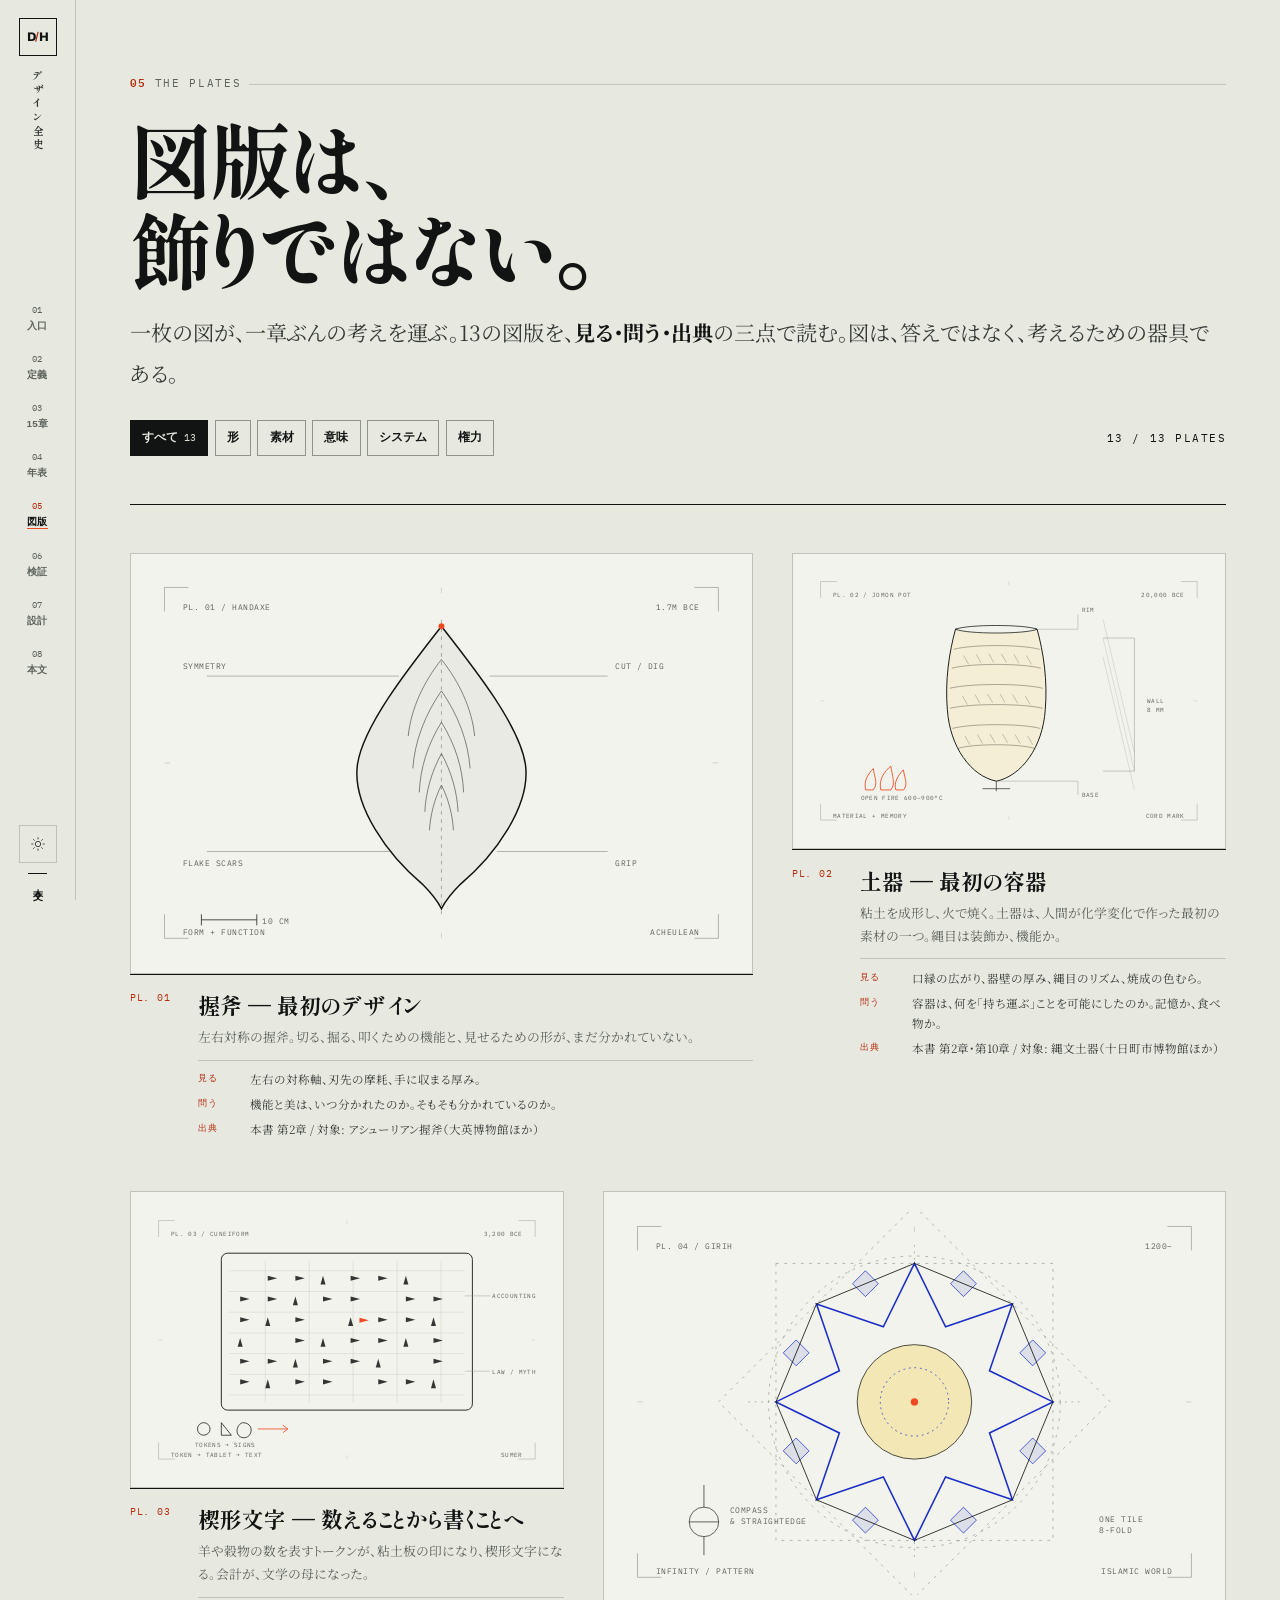
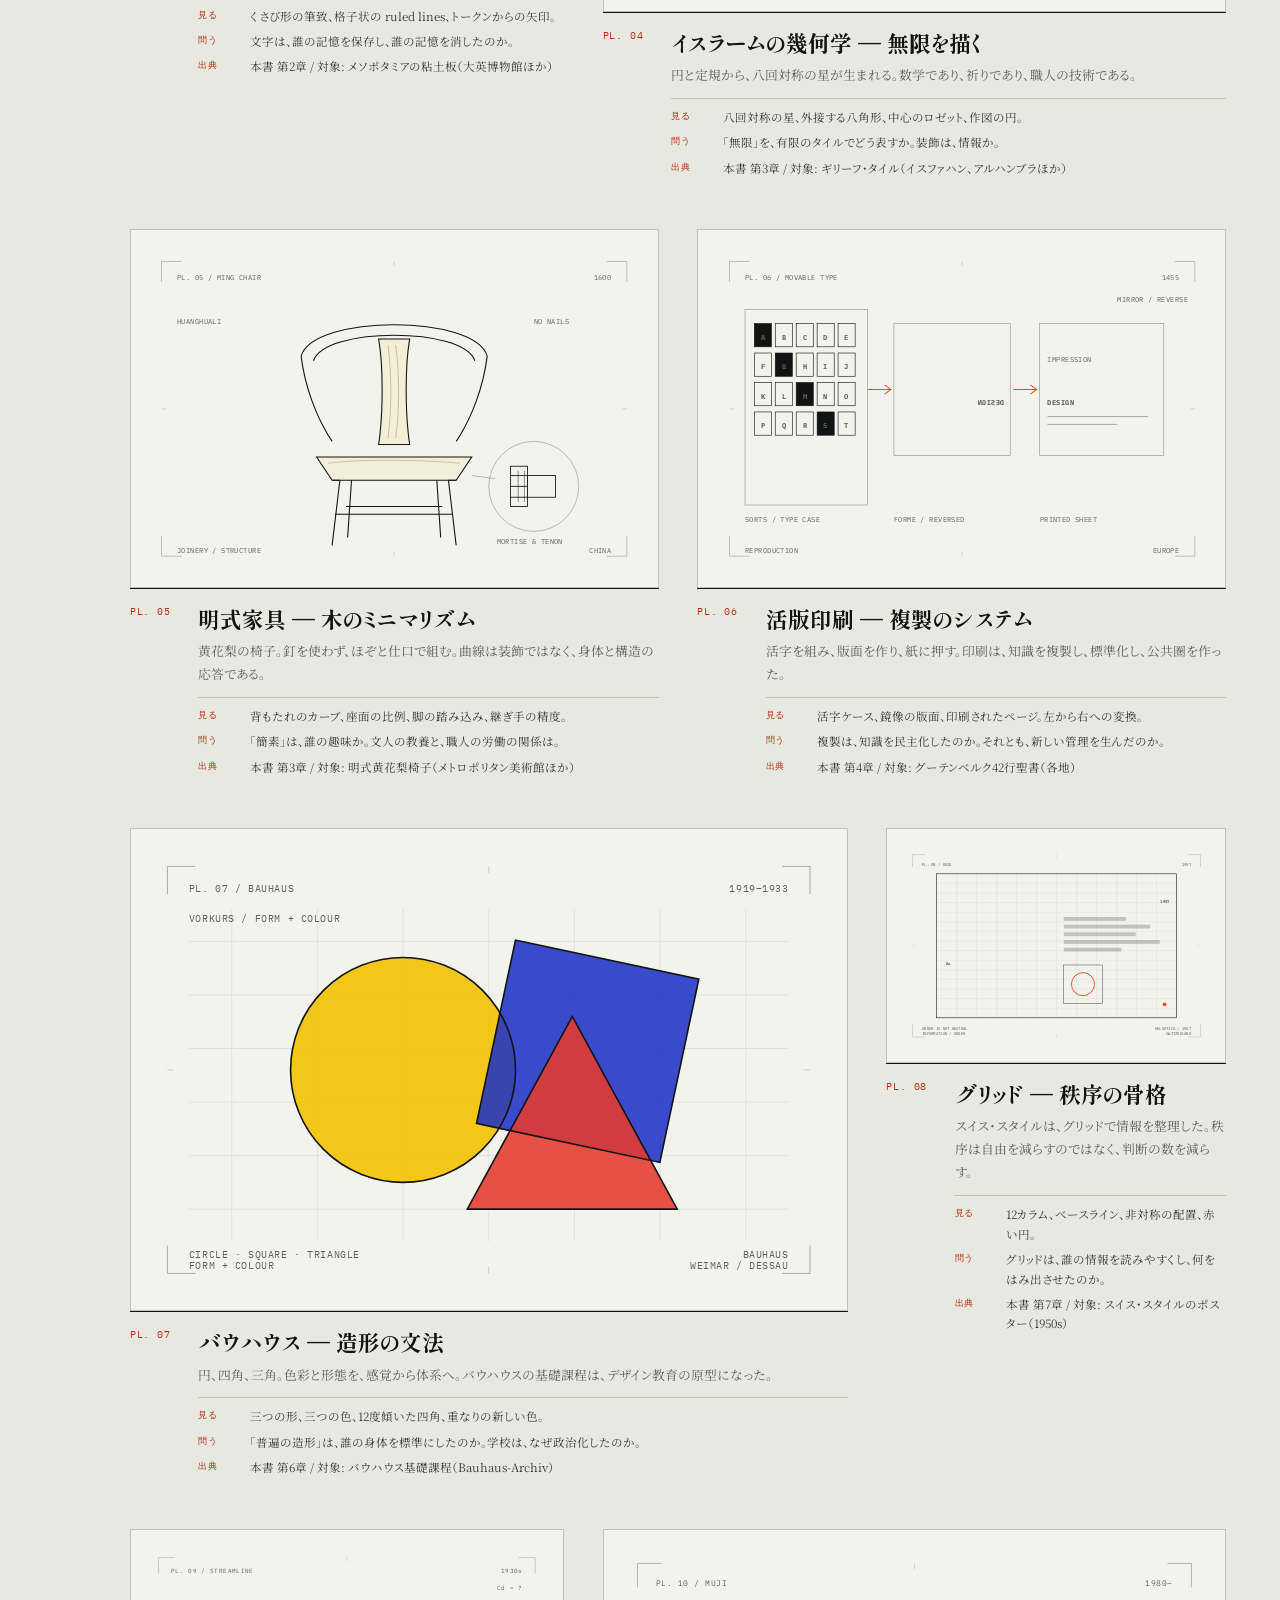
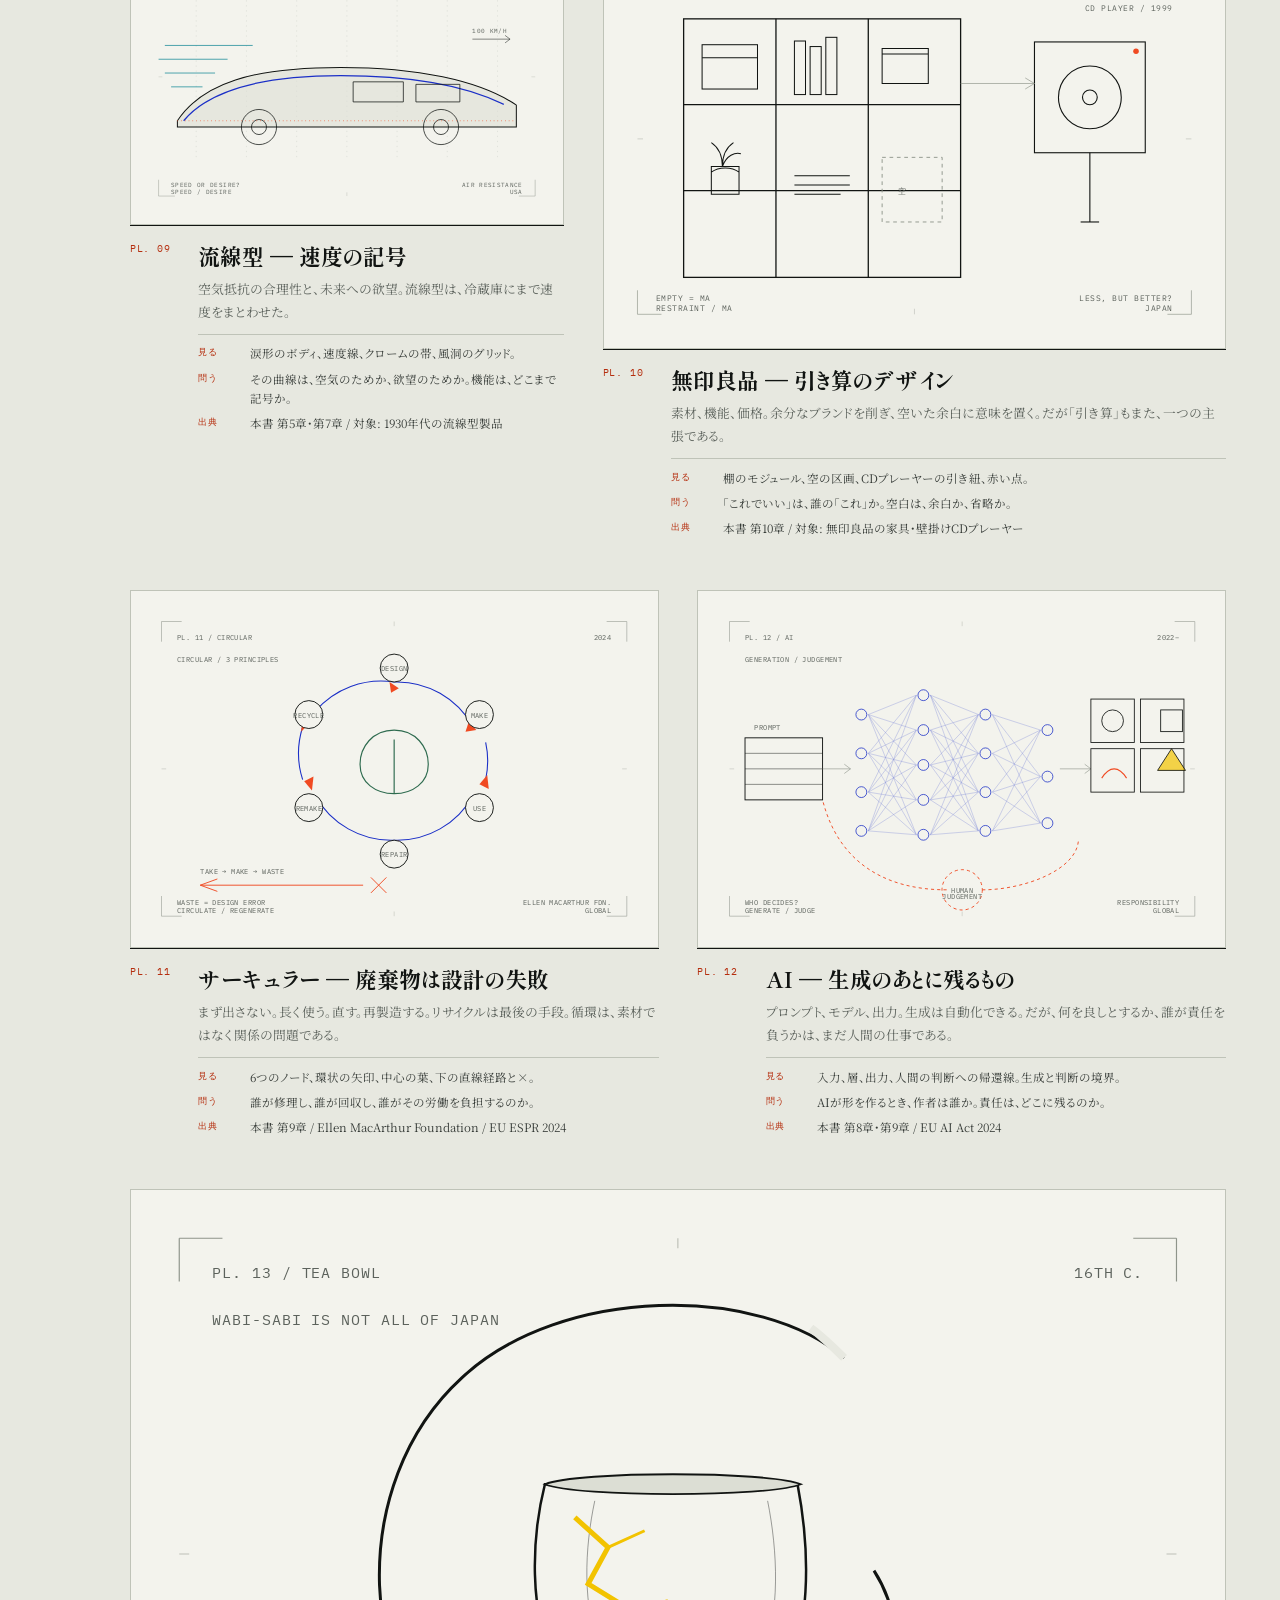
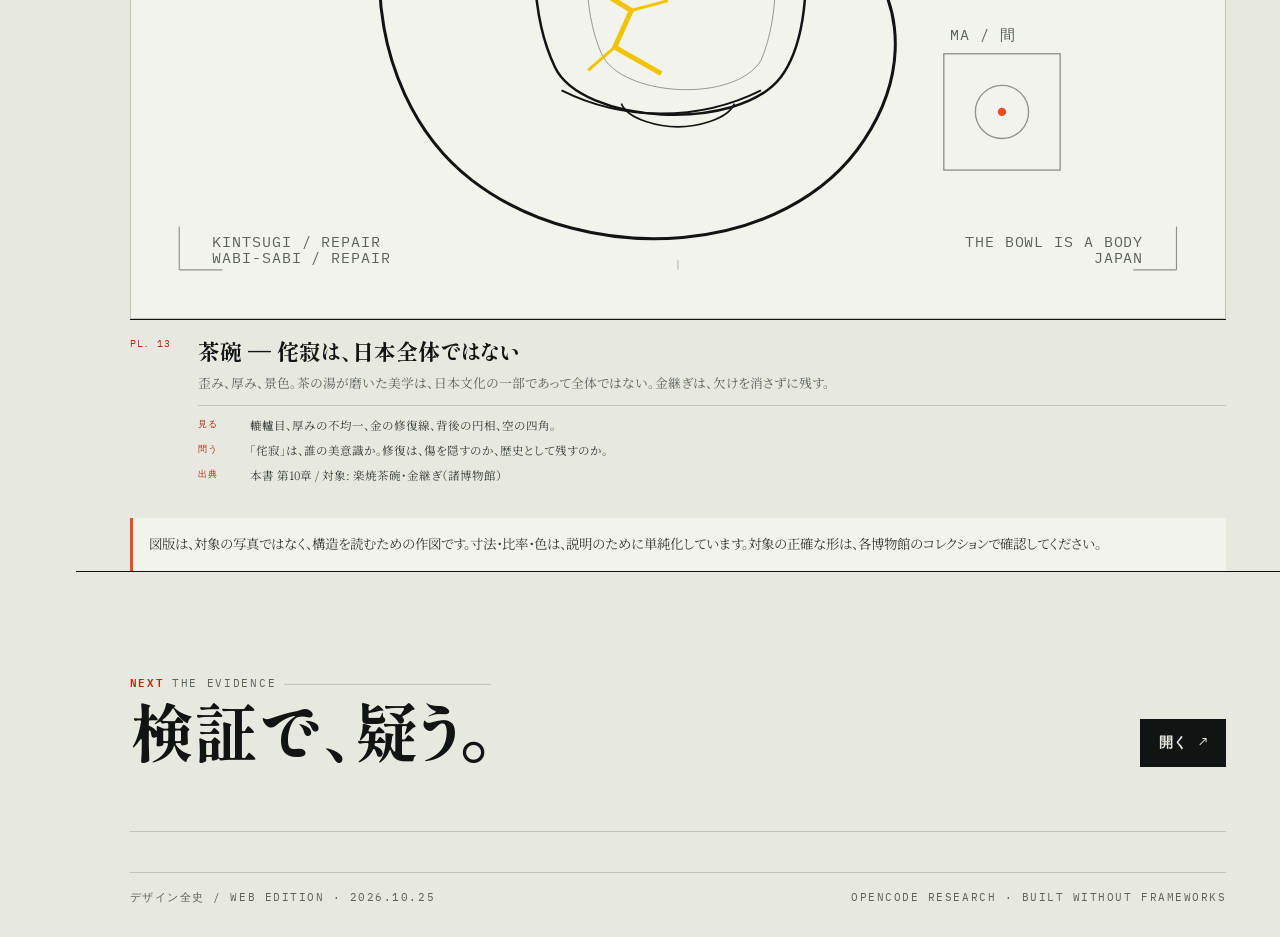
==== atlas.html @ 3bb8d77d "Design history web edition: 15 chapters, 13 plates, 128 events" ====
<!DOCTYPE html>
<html lang="ja">
<head>
<meta charset="utf-8">
<meta name="viewport" content="width=device-width, initial-scale=1">
<title>図版室 — デザイン全史 / THE PLATES</title>
<meta name="description" content="13の注釈つき図版で、デザイン史の構造を読む。見る・問う・出典の三点で構成。">
<meta name="theme-color" content="#e7e8e0">
<meta property="og:title" content="図版室 — デザイン全史 / THE PLATES">
<meta property="og:description" content="13の注釈つき図版で、デザイン史の構造を読む。見る・問う・出典の三点で構成。">
<meta property="og:type" content="website">
<meta property="og:locale" content="ja_JP">
<link rel="icon" href="favicon.svg" type="image/svg+xml">
<link rel="preconnect" href="https://fonts.googleapis.com">
<link rel="preconnect" href="https://fonts.gstatic.com" crossorigin>
<link href="https://fonts.googleapis.com/css2?family=Archivo:wght@400;500;600;700;800;900&family=IBM+Plex+Mono:wght@400;500;600&family=Noto+Serif+JP:wght@400;500;600;700&family=Shippori+Mincho+B1:wght@400;600;700;800&family=Zen+Kaku+Gothic+New:wght@400;500;700;900&display=swap" rel="stylesheet">
<link rel="stylesheet" href="assets/style.css">
<script>
(function () {
  try {
    var t = localStorage.getItem("dh-theme");
    if (t === "dark") {
      document.documentElement.setAttribute("data-theme", "dark");
      var m = document.querySelector('meta[name="theme-color"]');
      if (m) m.setAttribute("content", "#0d0f0e");
    }
  } catch (e) {}
})();
</script>
</head>
<body data-page="atlas">
<a class="skip" href="#main">本文へスキップ</a>
<noscript><style>.atlas-filters{display:none}.plate-card__expand{display:none}</style></noscript>
<aside class="rail" aria-label="サイト">
  <a class="rail__brand" href="index.html" aria-label="デザイン全史 ホーム">
    <span class="rail__mark">D<span>/</span>H</span>
    <span class="rail__name">デザイン全史</span>
  </a>
  <nav class="rail__nav" id="site-nav" aria-label="主要">
    <a class="rail__link" href="index.html#orientation"><span class="rail__num">01</span><span class="rail__label">入口</span></a><a class="rail__link" href="index.html#definition"><span class="rail__num">02</span><span class="rail__label">定義</span></a><a class="rail__link" href="index.html#rooms"><span class="rail__num">03</span><span class="rail__label">15章</span></a><a class="rail__link" href="timeline.html"><span class="rail__num">04</span><span class="rail__label">年表</span></a><a class="rail__link" href="atlas.html" aria-current="page"><span class="rail__num">05</span><span class="rail__label">図版</span></a><a class="rail__link" href="method.html"><span class="rail__num">06</span><span class="rail__label">検証</span></a><a class="rail__link" href="design-notes.html"><span class="rail__num">07</span><span class="rail__label">設計</span></a>
    <a class="rail__link rail__link--read" href="read.html">
      <span class="rail__num">08</span><span class="rail__label">本文</span>
    </a>
  </nav>
  <div class="rail__bottom">
    <button class="rail__toggle theme-toggle" type="button" data-theme-toggle aria-pressed="false" aria-label="照明を暗くする">
      <svg class="icon-sun" viewBox="0 0 24 24" fill="none" stroke="currentColor" stroke-width="1.4" aria-hidden="true"><circle cx="12" cy="12" r="4"/><path d="M12 2v3M12 19v3M2 12h3M19 12h3M4.9 4.9l2.1 2.1M17 17l2.1 2.1M19.1 4.9L17 7M7 17l-2.1 2.1"/></svg>
      <svg class="icon-moon" viewBox="0 0 24 24" fill="none" stroke="currentColor" stroke-width="1.4" aria-hidden="true"><path d="M20 14.5A8 8 0 1 1 9.5 4 6.5 6.5 0 0 0 20 14.5Z"/></svg>
    </button>
    <a class="rail__read" href="read.html">本文</a>
  </div>
  <div class="rail__mobile">
    <button class="rail__toggle theme-toggle" type="button" data-theme-toggle aria-pressed="false" aria-label="照明を暗くする">
      <svg class="icon-sun" viewBox="0 0 24 24" fill="none" stroke="currentColor" stroke-width="1.4" aria-hidden="true"><circle cx="12" cy="12" r="4"/><path d="M12 2v3M12 19v3M2 12h3M19 12h3M4.9 4.9l2.1 2.1M17 17l2.1 2.1M19.1 4.9L17 7M7 17l-2.1 2.1"/></svg>
      <svg class="icon-moon" viewBox="0 0 24 24" fill="none" stroke="currentColor" stroke-width="1.4" aria-hidden="true"><path d="M20 14.5A8 8 0 1 1 9.5 4 6.5 6.5 0 0 0 20 14.5Z"/></svg>
    </button>
    <button class="nav-toggle" type="button" data-nav-toggle aria-controls="site-nav" aria-expanded="false">
      <span class="nav-toggle__label">メニュー</span>
      <span class="nav-toggle__bars" aria-hidden="true"><span></span><span></span></span>
    </button>
  </div>
</aside>
<div class="nav-scrim" data-nav-scrim aria-hidden="true"></div>
<noscript>
  <nav class="nojs-nav" aria-label="メニュー（JavaScriptなし）">
    <a href="index.html">入口</a>
    <a href="index.html#definition">定義</a>
    <a href="index.html#rooms">15章</a>
    <a href="timeline.html">年表</a>
    <a href="atlas.html">図版</a>
    <a href="method.html">検証</a>
    <a href="design-notes.html">設計</a>
    <a href="read.html">本文</a>
  </nav>
</noscript>

<main id="main" class="page">
  <div class="shell">
    <header class="atlas-head">
      <p class="eyebrow"><span class="eyebrow__no">05</span> THE PLATES</p>
      <h1 class="atlas-title">図版は、<br>飾りではない。</h1>
      <p class="atlas-lede">一枚の図が、一章ぶんの考えを運ぶ。13の図版を、<strong>見る・問う・出典</strong>の三点で読む。図は、答えではなく、考えるための器具である。</p>
      <div class="atlas-controls">
        <div class="atlas-filters" data-filters role="group" aria-label="図版を絞り込む">
          <button class="filter" type="button" data-filter="all" aria-pressed="true">すべて <span>13</span></button>
          <button class="filter" type="button" data-filter="form" aria-pressed="false">形</button>
          <button class="filter" type="button" data-filter="material" aria-pressed="false">素材</button>
          <button class="filter" type="button" data-filter="meaning" aria-pressed="false">意味</button>
          <button class="filter" type="button" data-filter="system" aria-pressed="false">システム</button>
          <button class="filter" type="button" data-filter="power" aria-pressed="false">権力</button>
        </div>
        <p class="mono"><span data-filter-count>13</span> / 13 PLATES</p>
      </div>
    </header>

    <div class="atlas-grid">
      <article class="plate-card pc-7" id="plate-01" data-plate-card data-tags="form material">
  <div class="plate-card__visual">
    <svg class="plate" viewBox="0 0 640 420" role="img" aria-labelledby="p01t p01d">
  <title id="p01t">握斧 — 最初のデザイン</title>
  <desc id="p01d">左右対称の握斧。切る、掘る、叩くための機能と、見せるための形が、まだ分かれていない。</desc>
  <g fill="none" stroke="var(--rule-strong)" stroke-width="0.7">
    <path d="M20 20 H46 M20 20 V46 M594 20 H620 M620 20 V46 M20 400 H46 M20 374 V400 M594 400 H620 M620 374 V400"/>
    <path d="M20 210 H26 M614 210 H620 M320 20 V26 M320 394 V400" opacity="0.55"/>
  </g>
  
  <g fill="none" stroke="var(--ink)" stroke-width="1.6">
    <path d="M320 62 C356 108 405 170 411 212 C417 257 377 311 341 341 C331 351 324 360 320 368 C316 360 309 351 299 341 C263 311 223 257 229 212 C235 170 284 108 320 62 Z" fill="var(--paper-3)" fill-opacity="0.45"/>
  </g>
  <path d="M320 55 V375" stroke="var(--rule-strong)" stroke-width="0.8" stroke-dasharray="4 5"/>
  <g fill="none" stroke="var(--ink)" stroke-width="0.85" opacity="0.62">
    <path d="M320 98 C301 122 287 151 284 181"/>
    <path d="M320 132 C302 158 291 187 289 216"/>
    <path d="M320 166 C305 190 297 216 296 242"/>
    <path d="M320 200 C309 220 303 242 302 263"/>
    <path d="M320 234 C312 250 308 267 307 283"/>
    <path d="M320 98 C339 122 353 151 356 181"/>
    <path d="M320 132 C338 158 349 187 351 216"/>
    <path d="M320 166 C335 190 343 216 344 242"/>
    <path d="M320 200 C331 220 337 242 338 263"/>
    <path d="M320 234 C328 250 332 267 333 283"/>
  </g>
  <circle cx="320" cy="62" r="3.2" fill="var(--signal)"/>
  <g fill="none" stroke="var(--rule-strong)" stroke-width="0.7">
    <path d="M66 116 H274"/>
    <path d="M66 306 H264"/>
    <path d="M500 116 H372"/>
    <path d="M500 306 H380"/>
  </g>
  <g font-family="IBM Plex Mono, monospace" font-size="9" fill="var(--ink-3)" letter-spacing="0.07em">
    <text x="40" y="108">SYMMETRY</text>
    <text x="40" y="322">FLAKE SCARS</text>
    <text x="508" y="108">CUT / DIG</text>
    <text x="508" y="322">GRIP</text>
  </g>
  <g fill="none" stroke="var(--ink)" stroke-width="0.8">
    <path d="M60 380 H120 M60 374 V386 M120 374 V386"/>
  </g>
  <text x="126" y="384" font-family="IBM Plex Mono, monospace" font-size="8" fill="var(--ink-3)">10 CM</text>

  <g font-family="IBM Plex Mono, monospace" font-size="9" fill="var(--ink-3)" letter-spacing="0.07em">
    <text x="40" y="44">PL. 01 / HANDAXE</text>
    <text x="600" y="44" text-anchor="end">1.7M BCE</text>
    <text x="40" y="396">FORM + FUNCTION</text>
    <text x="600" y="396" text-anchor="end">ACHEULEAN</text>
  </g>
</svg>
    <button class="plate-card__expand" type="button" data-open-plate aria-label="握斧 — 最初のデザイン を拡大">拡大 ＋</button>
  </div>
  <div class="plate-card__caption">
    <span class="plate-card__no">PL. 01</span>
    <div>
      <h2 class="plate-card__title">握斧 — 最初のデザイン</h2>
      <div class="plate-card__desc"><p>左右対称の握斧。切る、掘る、叩くための機能と、見せるための形が、まだ分かれていない。</p><dl><div><dt>見る</dt><dd>左右の対称軸、刃先の摩耗、手に収まる厚み。</dd></div><div><dt>問う</dt><dd>機能と美は、いつ分かれたのか。そもそも分かれているのか。</dd></div><div><dt>出典</dt><dd>本書 第2章 / 対象: アシューリアン握斧（大英博物館ほか）</dd></div></dl></div>
    </div>
  </div>
</article><article class="plate-card pc-5" id="plate-02" data-plate-card data-tags="material form">
  <div class="plate-card__visual">
    <svg class="plate" viewBox="0 0 640 420" role="img" aria-labelledby="p02t p02d">
  <title id="p02t">土器 — 最初の容器</title>
  <desc id="p02d">粘土を成形し、火で焼く。土器は、人間が化学変化で作った最初の素材の一つ。縄目は装飾か、機能か。</desc>
  <g fill="none" stroke="var(--rule-strong)" stroke-width="0.7">
    <path d="M20 20 H46 M20 20 V46 M594 20 H620 M620 20 V46 M20 400 H46 M20 374 V400 M594 400 H620 M620 374 V400"/>
    <path d="M20 210 H26 M614 210 H620 M320 20 V26 M320 394 V400" opacity="0.55"/>
  </g>
  
  <g>
    <path d="M235 96 C225 132 218 178 222 224 C226 284 260 330 300 338 C340 330 374 284 378 224 C382 178 375 132 365 96 Z" fill="var(--yellow)" fill-opacity="0.10" stroke="var(--ink)" stroke-width="1.5"/>
    <path d="M235 96 C255 88 345 88 365 96 C345 104 255 104 235 96 Z" fill="var(--paper-2)" stroke="var(--ink)" stroke-width="1.2"/>
    <g fill="none" stroke="var(--ink)" stroke-width="0.8" opacity="0.65">
      <path d="M232 128 C260 120 340 120 369 128"/>
      <path d="M229 158 C260 150 340 150 371 158"/>
      <path d="M226 190 C258 182 342 182 374 190"/>
      <path d="M226 222 C258 214 342 214 374 222"/>
      <path d="M230 254 C260 246 340 246 370 254"/>
      <path d="M238 286 C264 278 336 278 362 286"/>
    </g>
    <g stroke="var(--ink)" stroke-width="0.7" opacity="0.5">
      <path d="M248 138 l8 14 M268 136 l8 14 M288 135 l8 14 M308 135 l8 14 M328 136 l8 14 M348 138 l8 14"/>
      <path d="M246 202 l8 14 M266 200 l8 14 M286 199 l8 14 M306 199 l8 14 M326 200 l8 14 M346 202 l8 14"/>
      <path d="M250 266 l8 14 M270 264 l8 14 M290 263 l8 14 M310 263 l8 14 M330 264 l8 14 M350 266 l8 14"/>
    </g>
    <path d="M300 338 L300 354 M278 350 H322" stroke="var(--ink)" stroke-width="1"/>
    <g fill="none" stroke="var(--signal)" stroke-width="1.4">
      <path d="M92 352 C88 338 96 326 104 318 C106 332 112 342 104 352 Z"/>
      <path d="M116 352 C112 336 122 322 132 314 C134 330 140 342 132 352 Z"/>
      <path d="M140 352 C136 340 144 328 152 320 C154 334 160 344 152 352 Z"/>
    </g>
    <text x="84" y="368" font-family="IBM Plex Mono, monospace" font-size="8" fill="var(--ink-3)">OPEN FIRE 600–900°C</text>
    <g fill="none" stroke="var(--rule-strong)" stroke-width="0.8">
      <path d="M470 110 H520 V322 H470"/>
      <path d="M470 110 L520 322 M470 140 L520 352 M470 80 L520 292" opacity="0.5"/>
    </g>
    <text x="540" y="214" font-family="IBM Plex Mono, monospace" font-size="9" fill="var(--ink-3)">WALL</text>
    <text x="540" y="228" font-family="IBM Plex Mono, monospace" font-size="9" fill="var(--ink-3)">8 MM</text>
    <g fill="none" stroke="var(--rule-strong)" stroke-width="0.7">
      <path d="M365 96 H430 V72"/>
      <path d="M300 338 H430 V360"/>
    </g>
    <text x="436" y="68" font-family="IBM Plex Mono, monospace" font-size="9" fill="var(--ink-3)">RIM</text>
    <text x="436" y="364" font-family="IBM Plex Mono, monospace" font-size="9" fill="var(--ink-3)">BASE</text>
  </g>

  <g font-family="IBM Plex Mono, monospace" font-size="9" fill="var(--ink-3)" letter-spacing="0.07em">
    <text x="40" y="44">PL. 02 / JOMON POT</text>
    <text x="600" y="44" text-anchor="end">20,000 BCE</text>
    <text x="40" y="396">MATERIAL + MEMORY</text>
    <text x="600" y="396" text-anchor="end">CORD MARK</text>
  </g>
</svg>
    <button class="plate-card__expand" type="button" data-open-plate aria-label="土器 — 最初の容器 を拡大">拡大 ＋</button>
  </div>
  <div class="plate-card__caption">
    <span class="plate-card__no">PL. 02</span>
    <div>
      <h2 class="plate-card__title">土器 — 最初の容器</h2>
      <div class="plate-card__desc"><p>粘土を成形し、火で焼く。土器は、人間が化学変化で作った最初の素材の一つ。縄目は装飾か、機能か。</p><dl><div><dt>見る</dt><dd>口縁の広がり、器壁の厚み、縄目のリズム、焼成の色むら。</dd></div><div><dt>問う</dt><dd>容器は、何を「持ち運ぶ」ことを可能にしたのか。記憶か、食べ物か。</dd></div><div><dt>出典</dt><dd>本書 第2章・第10章 / 対象: 縄文土器（十日町市博物館ほか）</dd></div></dl></div>
    </div>
  </div>
</article><article class="plate-card pc-5" id="plate-03" data-plate-card data-tags="meaning system">
  <div class="plate-card__visual">
    <svg class="plate" viewBox="0 0 640 420" role="img" aria-labelledby="p03t p03d">
  <title id="p03t">楔形文字 — 数えることから書くことへ</title>
  <desc id="p03d">羊や穀物の数を表すトークンが、粘土板の印になり、楔形文字になる。会計が、文学の母になった。</desc>
  <g fill="none" stroke="var(--rule-strong)" stroke-width="0.7">
    <path d="M20 20 H46 M20 20 V46 M594 20 H620 M620 20 V46 M20 400 H46 M20 374 V400 M594 400 H620 M620 374 V400"/>
    <path d="M20 210 H26 M614 210 H620 M320 20 V26 M320 394 V400" opacity="0.55"/>
  </g>
  
  <rect x="120" y="72" width="400" height="250" rx="10" fill="var(--paper-2)" stroke="var(--ink)" stroke-width="1.4"/>
  <g stroke="var(--rule)" stroke-width="0.6">
    <path d="M132 100 H508 M132 133 H508 M132 166 H508 M132 199 H508 M132 232 H508 M132 265 H508 M132 298 H508"/>
    <path d="M190 84 V310 M260 84 V310 M330 84 V310 M400 84 V310 M470 84 V310"/>
  </g>
  <g>
      <path d="M194 108 l15 4 l-15 4 z" fill="var(--ink)" opacity="0.85"/>
      <path d="M238 108 l15 4 l-15 4 z" fill="var(--ink)" opacity="0.85"/>
      <path d="M282 108 l-4 14 l8 0 z" fill="var(--ink)" opacity="0.85"/>
      <path d="M326 108 l15 4 l-15 4 z" fill="var(--ink)" opacity="0.85"/>
      <path d="M370 108 l15 4 l-15 4 z" fill="var(--ink)" opacity="0.85"/>
      <path d="M414 108 l-4 14 l8 0 z" fill="var(--ink)" opacity="0.85"/>
      <path d="M150 141 l15 4 l-15 4 z" fill="var(--ink)" opacity="0.85"/>
      <path d="M194 141 l15 4 l-15 4 z" fill="var(--ink)" opacity="0.85"/>
      <path d="M238 141 l-4 14 l8 0 z" fill="var(--ink)" opacity="0.85"/>
      <path d="M282 141 l15 4 l-15 4 z" fill="var(--ink)" opacity="0.85"/>
      <path d="M326 141 l15 4 l-15 4 z" fill="var(--ink)" opacity="0.85"/>
      <path d="M414 141 l15 4 l-15 4 z" fill="var(--ink)" opacity="0.85"/>
      <path d="M458 141 l15 4 l-15 4 z" fill="var(--ink)" opacity="0.85"/>
      <path d="M150 174 l15 4 l-15 4 z" fill="var(--ink)" opacity="0.85"/>
      <path d="M194 174 l-4 14 l8 0 z" fill="var(--ink)" opacity="0.85"/>
      <path d="M238 174 l15 4 l-15 4 z" fill="var(--ink)" opacity="0.85"/>
      <path d="M326 174 l-4 14 l8 0 z" fill="var(--ink)" opacity="0.85"/>
      <path d="M370 174 l15 4 l-15 4 z" fill="var(--ink)" opacity="0.85"/>
      <path d="M414 174 l15 4 l-15 4 z" fill="var(--ink)" opacity="0.85"/>
      <path d="M458 174 l-4 14 l8 0 z" fill="var(--ink)" opacity="0.85"/>
      <path d="M150 207 l-4 14 l8 0 z" fill="var(--ink)" opacity="0.85"/>
      <path d="M238 207 l15 4 l-15 4 z" fill="var(--ink)" opacity="0.85"/>
      <path d="M282 207 l-4 14 l8 0 z" fill="var(--ink)" opacity="0.85"/>
      <path d="M326 207 l15 4 l-15 4 z" fill="var(--ink)" opacity="0.85"/>
      <path d="M370 207 l15 4 l-15 4 z" fill="var(--ink)" opacity="0.85"/>
      <path d="M414 207 l-4 14 l8 0 z" fill="var(--ink)" opacity="0.85"/>
      <path d="M458 207 l15 4 l-15 4 z" fill="var(--ink)" opacity="0.85"/>
      <path d="M150 240 l15 4 l-15 4 z" fill="var(--ink)" opacity="0.85"/>
      <path d="M194 240 l15 4 l-15 4 z" fill="var(--ink)" opacity="0.85"/>
      <path d="M238 240 l-4 14 l8 0 z" fill="var(--ink)" opacity="0.85"/>
      <path d="M282 240 l15 4 l-15 4 z" fill="var(--ink)" opacity="0.85"/>
      <path d="M326 240 l15 4 l-15 4 z" fill="var(--ink)" opacity="0.85"/>
      <path d="M370 240 l-4 14 l8 0 z" fill="var(--ink)" opacity="0.85"/>
      <path d="M458 240 l15 4 l-15 4 z" fill="var(--ink)" opacity="0.85"/>
      <path d="M150 273 l15 4 l-15 4 z" fill="var(--ink)" opacity="0.85"/>
      <path d="M194 273 l-4 14 l8 0 z" fill="var(--ink)" opacity="0.85"/>
      <path d="M238 273 l15 4 l-15 4 z" fill="var(--ink)" opacity="0.85"/>
      <path d="M282 273 l15 4 l-15 4 z" fill="var(--ink)" opacity="0.85"/>
      <path d="M370 273 l15 4 l-15 4 z" fill="var(--ink)" opacity="0.85"/>
      <path d="M414 273 l15 4 l-15 4 z" fill="var(--ink)" opacity="0.85"/>
      <path d="M458 273 l-4 14 l8 0 z" fill="var(--ink)" opacity="0.85"/>
  </g>
  <path d="M340 175 l15 4 l-15 4 z" fill="var(--signal)"/>
  <g fill="none" stroke="var(--ink)" stroke-width="1.2">
    <circle cx="92" cy="352" r="10"/>
    <path d="M120 342 L136 362 L120 362 Z"/>
    <path d="M154 342 C166 342 170 352 166 360 C162 368 150 368 146 360 C143 353 147 344 154 342 Z"/>
  </g>
  <g fill="none" stroke="var(--signal)" stroke-width="1.3">
    <path d="M178 352 H226"/>
    <path d="M218 346 L226 352 L218 358"/>
  </g>
  <text x="78" y="380" font-family="IBM Plex Mono, monospace" font-size="8" fill="var(--ink-3)">TOKENS → SIGNS</text>
  <g fill="none" stroke="var(--rule-strong)" stroke-width="0.7">
    <path d="M508 140 H548"/>
    <path d="M508 260 H548"/>
  </g>
  <text x="552" y="144" font-family="IBM Plex Mono, monospace" font-size="8" fill="var(--ink-3)">ACCOUNTING</text>
  <text x="552" y="264" font-family="IBM Plex Mono, monospace" font-size="8" fill="var(--ink-3)">LAW / MYTH</text>

  <g font-family="IBM Plex Mono, monospace" font-size="9" fill="var(--ink-3)" letter-spacing="0.07em">
    <text x="40" y="44">PL. 03 / CUNEIFORM</text>
    <text x="600" y="44" text-anchor="end">3,200 BCE</text>
    <text x="40" y="396">TOKEN → TABLET → TEXT</text>
    <text x="600" y="396" text-anchor="end">SUMER</text>
  </g>
</svg>
    <button class="plate-card__expand" type="button" data-open-plate aria-label="楔形文字 — 数えることから書くことへ を拡大">拡大 ＋</button>
  </div>
  <div class="plate-card__caption">
    <span class="plate-card__no">PL. 03</span>
    <div>
      <h2 class="plate-card__title">楔形文字 — 数えることから書くことへ</h2>
      <div class="plate-card__desc"><p>羊や穀物の数を表すトークンが、粘土板の印になり、楔形文字になる。会計が、文学の母になった。</p><dl><div><dt>見る</dt><dd>くさび形の筆致、格子状の ruled lines、トークンからの矢印。</dd></div><div><dt>問う</dt><dd>文字は、誰の記憶を保存し、誰の記憶を消したのか。</dd></div><div><dt>出典</dt><dd>本書 第2章 / 対象: メソポタミアの粘土板（大英博物館ほか）</dd></div></dl></div>
    </div>
  </div>
</article><article class="plate-card pc-7" id="plate-04" data-plate-card data-tags="meaning form system">
  <div class="plate-card__visual">
    <svg class="plate" viewBox="0 0 640 420" role="img" aria-labelledby="p04t p04d">
  <title id="p04t">イスラームの幾何学 — 無限を描く</title>
  <desc id="p04d">円と定規から、八回対称の星が生まれる。数学であり、祈りであり、職人の技術である。</desc>
  <g fill="none" stroke="var(--rule-strong)" stroke-width="0.7">
    <path d="M20 20 H46 M20 20 V46 M594 20 H620 M620 20 V46 M20 400 H46 M20 374 V400 M594 400 H620 M620 374 V400"/>
    <path d="M20 210 H26 M614 210 H620 M320 20 V26 M320 394 V400" opacity="0.55"/>
  </g>
  
  <g fill="none" stroke="var(--rule-strong)" stroke-width="0.7">
    <circle cx="320" cy="210" r="158" stroke-dasharray="3 6"/>
    <rect x="170" y="60" width="300" height="300" stroke-dasharray="3 6"/>
    <rect x="170" y="60" width="300" height="300" transform="rotate(45 320 210)" stroke-dasharray="3 6"/>
    <path d="M320 40 V380 M140 210 H500" stroke-dasharray="2 5"/>
  </g>
  <path d="M320 60 L353.7 128.7 L426.1 103.9 L401.3 176.3 L470 210 L401.3 243.7 L426.1 316.1 L353.7 291.3 L320 360 L286.3 291.3 L213.9 316.1 L238.7 243.7 L170 210 L238.7 176.3 L213.9 103.9 L286.3 128.7 Z" fill="var(--paper-2)" stroke="var(--ultra)" stroke-width="1.7"/>
  <g fill="var(--ultra)" fill-opacity="0.10" stroke="var(--ultra)" stroke-width="0.8">
      <path d="M373.1 68.0 L387.1 82.0 L373.1 96.0 L359.1 82.0 Z"/>
      <path d="M448.1 142.9 L462.1 156.9 L448.1 170.9 L434.1 156.9 Z"/>
      <path d="M448.1 249.1 L462.1 263.1 L448.1 277.1 L434.1 263.1 Z"/>
      <path d="M373.1 324.1 L387.1 338.1 L373.1 352.1 L359.1 338.1 Z"/>
      <path d="M266.9 324.1 L280.9 338.1 L266.9 352.1 L252.9 338.1 Z"/>
      <path d="M191.9 249.1 L205.9 263.1 L191.9 277.1 L177.9 263.1 Z"/>
      <path d="M191.9 142.9 L205.9 156.9 L191.9 170.9 L177.9 156.9 Z"/>
      <path d="M266.9 68.0 L280.9 82.0 L266.9 96.0 L252.9 82.0 Z"/>
  </g>
  <path d="M320 60 L426.1 103.9 L470 210 L426.1 316.1 L320 360 L213.9 316.1 L170 210 L213.9 103.9 Z" fill="none" stroke="var(--ink)" stroke-width="0.9"/>
  <circle cx="320" cy="210" r="62" fill="var(--yellow)" fill-opacity="0.24" stroke="var(--ink)" stroke-width="0.8"/>
  <circle cx="320" cy="210" r="37" fill="none" stroke="var(--ultra)" stroke-width="0.8" stroke-dasharray="2 4"/>
  <circle cx="320" cy="210" r="4" fill="var(--signal)"/>
  <g fill="none" stroke="var(--ink)" stroke-width="0.7">
    <circle cx="92" cy="340" r="16"/>
    <path d="M92 324 V300 M92 356 V376"/>
    <path d="M76 340 H108"/>
  </g>
  <g font-family="IBM Plex Mono, monospace" font-size="8" fill="var(--ink-3)" letter-spacing="0.06em">
    <text x="120" y="330">COMPASS</text>
    <text x="120" y="342">&amp; STRAIGHTEDGE</text>
    <text x="520" y="340">ONE TILE</text>
    <text x="520" y="352">8-FOLD</text>
  </g>

  <g font-family="IBM Plex Mono, monospace" font-size="9" fill="var(--ink-3)" letter-spacing="0.07em">
    <text x="40" y="44">PL. 04 / GIRIH</text>
    <text x="600" y="44" text-anchor="end">1200–</text>
    <text x="40" y="396">INFINITY / PATTERN</text>
    <text x="600" y="396" text-anchor="end">ISLAMIC WORLD</text>
  </g>
</svg>
    <button class="plate-card__expand" type="button" data-open-plate aria-label="イスラームの幾何学 — 無限を描く を拡大">拡大 ＋</button>
  </div>
  <div class="plate-card__caption">
    <span class="plate-card__no">PL. 04</span>
    <div>
      <h2 class="plate-card__title">イスラームの幾何学 — 無限を描く</h2>
      <div class="plate-card__desc"><p>円と定規から、八回対称の星が生まれる。数学であり、祈りであり、職人の技術である。</p><dl><div><dt>見る</dt><dd>八回対称の星、外接する八角形、中心のロゼット、作図の円。</dd></div><div><dt>問う</dt><dd>「無限」を、有限のタイルでどう表すか。装飾は、情報か。</dd></div><div><dt>出典</dt><dd>本書 第3章 / 対象: ギリーフ・タイル（イスファハン、アルハンブラほか）</dd></div></dl></div>
    </div>
  </div>
</article><article class="plate-card pc-6" id="plate-05" data-plate-card data-tags="material form power">
  <div class="plate-card__visual">
    <svg class="plate" viewBox="0 0 640 420" role="img" aria-labelledby="p05t p05d">
  <title id="p05t">明式家具 — 木のミニマリズム</title>
  <desc id="p05d">黄花梨の椅子。釘を使わず、ほぞと仕口で組む。曲線は装飾ではなく、身体と構造の応答である。</desc>
  <g fill="none" stroke="var(--rule-strong)" stroke-width="0.7">
    <path d="M20 20 H46 M20 20 V46 M594 20 H620 M620 20 V46 M20 400 H46 M20 374 V400 M594 400 H620 M620 374 V400"/>
    <path d="M20 210 H26 M614 210 H620 M320 20 V26 M320 394 V400" opacity="0.55"/>
  </g>
  
  <g fill="none" stroke="var(--ink)" stroke-width="1.4">
    <path d="M200 142 C216 88 424 88 440 142"/>
    <path d="M216 148 C231 104 409 104 424 148"/>
    <path d="M300 120 C306 154 306 216 300 256 L340 256 C334 216 334 154 340 120 Z" fill="var(--yellow)" fill-opacity="0.10"/>
    <path d="M220 272 L420 272 L400 302 L240 302 Z" fill="var(--yellow)" fill-opacity="0.08"/>
    <path d="M250 302 L240 386 M390 302 L400 386 M265 302 L260 376 M375 302 L380 376"/>
    <path d="M244 346 H396 M258 336 H382"/>
    <path d="M200 142 C205 182 220 222 240 252 M440 142 C435 182 420 222 400 252"/>
    <path d="M240 302 L250 302 M400 302 L390 302"/>
  </g>
  <g fill="none" stroke="var(--ink)" stroke-width="0.6" opacity="0.45">
    <path d="M235 280 C280 275 340 275 405 280"/>
    <path d="M312 128 C317 165 317 210 312 248"/>
    <path d="M322 128 C327 165 327 210 322 248"/>
  </g>
  <g fill="none" stroke="var(--rule-strong)" stroke-width="0.8">
    <circle cx="500" cy="310" r="58"/>
    <path d="M420 296 L450 300"/>
  </g>
  <g fill="none" stroke="var(--ink)" stroke-width="1.1">
    <rect x="470" y="284" width="22" height="52" fill="var(--paper-2)"/>
    <rect x="492" y="296" width="36" height="28" fill="var(--paper-2)"/>
    <path d="M470 296 H492 M470 310 H492 M470 324 H492"/>
    <path d="M480 290 V330 M488 290 V330" stroke-width="0.6"/>
  </g>
  <g font-family="IBM Plex Mono, monospace" font-size="8" fill="var(--ink-3)" letter-spacing="0.05em">
    <text x="452" y="384">MORTISE &amp; TENON</text>
    <text x="40" y="100">HUANGHUALI</text>
    <text x="500" y="100">NO NAILS</text>
  </g>

  <g font-family="IBM Plex Mono, monospace" font-size="9" fill="var(--ink-3)" letter-spacing="0.07em">
    <text x="40" y="44">PL. 05 / MING CHAIR</text>
    <text x="600" y="44" text-anchor="end">1600</text>
    <text x="40" y="396">JOINERY / STRUCTURE</text>
    <text x="600" y="396" text-anchor="end">CHINA</text>
  </g>
</svg>
    <button class="plate-card__expand" type="button" data-open-plate aria-label="明式家具 — 木のミニマリズム を拡大">拡大 ＋</button>
  </div>
  <div class="plate-card__caption">
    <span class="plate-card__no">PL. 05</span>
    <div>
      <h2 class="plate-card__title">明式家具 — 木のミニマリズム</h2>
      <div class="plate-card__desc"><p>黄花梨の椅子。釘を使わず、ほぞと仕口で組む。曲線は装飾ではなく、身体と構造の応答である。</p><dl><div><dt>見る</dt><dd>背もたれのカーブ、座面の比例、脚の踏み込み、継ぎ手の精度。</dd></div><div><dt>問う</dt><dd>「簡素」は、誰の趣味か。文人の教養と、職人の労働の関係は。</dd></div><div><dt>出典</dt><dd>本書 第3章 / 対象: 明式黄花梨椅子（メトロポリタン美術館ほか）</dd></div></dl></div>
    </div>
  </div>
</article><article class="plate-card pc-6" id="plate-06" data-plate-card data-tags="system meaning">
  <div class="plate-card__visual">
    <svg class="plate" viewBox="0 0 640 420" role="img" aria-labelledby="p06t p06d">
  <title id="p06t">活版印刷 — 複製のシステム</title>
  <desc id="p06d">活字を組み、版面を作り、紙に押す。印刷は、知識を複製し、標準化し、公共圏を作った。</desc>
  <g fill="none" stroke="var(--rule-strong)" stroke-width="0.7">
    <path d="M20 20 H46 M20 20 V46 M594 20 H620 M620 20 V46 M20 400 H46 M20 374 V400 M594 400 H620 M620 374 V400"/>
    <path d="M20 210 H26 M614 210 H620 M320 20 V26 M320 394 V400" opacity="0.55"/>
  </g>
  
  <g>
    <rect x="40" y="82" width="158" height="252" fill="var(--paper-2)" stroke="var(--rule-strong)" stroke-width="0.8"/>
    <g>
      <rect x="52" y="100" width="22" height="30" fill="var(--ink)" stroke="var(--ink)" stroke-width="0.8"/><text x="63" y="121" text-anchor="middle" font-family="Archivo, sans-serif" font-size="13" font-weight="700" fill="var(--paper-2)">A</text>
      <rect x="79" y="100" width="22" height="30" fill="var(--paper-2)" stroke="var(--ink)" stroke-width="0.8"/><text x="90" y="121" text-anchor="middle" font-family="Archivo, sans-serif" font-size="13" font-weight="700" fill="var(--ink)">B</text>
      <rect x="106" y="100" width="22" height="30" fill="var(--paper-2)" stroke="var(--ink)" stroke-width="0.8"/><text x="117" y="121" text-anchor="middle" font-family="Archivo, sans-serif" font-size="13" font-weight="700" fill="var(--ink)">C</text>
      <rect x="133" y="100" width="22" height="30" fill="var(--paper-2)" stroke="var(--ink)" stroke-width="0.8"/><text x="144" y="121" text-anchor="middle" font-family="Archivo, sans-serif" font-size="13" font-weight="700" fill="var(--ink)">D</text>
      <rect x="160" y="100" width="22" height="30" fill="var(--paper-2)" stroke="var(--ink)" stroke-width="0.8"/><text x="171" y="121" text-anchor="middle" font-family="Archivo, sans-serif" font-size="13" font-weight="700" fill="var(--ink)">E</text>
      <rect x="52" y="138" width="22" height="30" fill="var(--paper-2)" stroke="var(--ink)" stroke-width="0.8"/><text x="63" y="159" text-anchor="middle" font-family="Archivo, sans-serif" font-size="13" font-weight="700" fill="var(--ink)">F</text>
      <rect x="79" y="138" width="22" height="30" fill="var(--ink)" stroke="var(--ink)" stroke-width="0.8"/><text x="90" y="159" text-anchor="middle" font-family="Archivo, sans-serif" font-size="13" font-weight="700" fill="var(--paper-2)">G</text>
      <rect x="106" y="138" width="22" height="30" fill="var(--paper-2)" stroke="var(--ink)" stroke-width="0.8"/><text x="117" y="159" text-anchor="middle" font-family="Archivo, sans-serif" font-size="13" font-weight="700" fill="var(--ink)">H</text>
      <rect x="133" y="138" width="22" height="30" fill="var(--paper-2)" stroke="var(--ink)" stroke-width="0.8"/><text x="144" y="159" text-anchor="middle" font-family="Archivo, sans-serif" font-size="13" font-weight="700" fill="var(--ink)">I</text>
      <rect x="160" y="138" width="22" height="30" fill="var(--paper-2)" stroke="var(--ink)" stroke-width="0.8"/><text x="171" y="159" text-anchor="middle" font-family="Archivo, sans-serif" font-size="13" font-weight="700" fill="var(--ink)">J</text>
      <rect x="52" y="176" width="22" height="30" fill="var(--paper-2)" stroke="var(--ink)" stroke-width="0.8"/><text x="63" y="197" text-anchor="middle" font-family="Archivo, sans-serif" font-size="13" font-weight="700" fill="var(--ink)">K</text>
      <rect x="79" y="176" width="22" height="30" fill="var(--paper-2)" stroke="var(--ink)" stroke-width="0.8"/><text x="90" y="197" text-anchor="middle" font-family="Archivo, sans-serif" font-size="13" font-weight="700" fill="var(--ink)">L</text>
      <rect x="106" y="176" width="22" height="30" fill="var(--ink)" stroke="var(--ink)" stroke-width="0.8"/><text x="117" y="197" text-anchor="middle" font-family="Archivo, sans-serif" font-size="13" font-weight="700" fill="var(--paper-2)">M</text>
      <rect x="133" y="176" width="22" height="30" fill="var(--paper-2)" stroke="var(--ink)" stroke-width="0.8"/><text x="144" y="197" text-anchor="middle" font-family="Archivo, sans-serif" font-size="13" font-weight="700" fill="var(--ink)">N</text>
      <rect x="160" y="176" width="22" height="30" fill="var(--paper-2)" stroke="var(--ink)" stroke-width="0.8"/><text x="171" y="197" text-anchor="middle" font-family="Archivo, sans-serif" font-size="13" font-weight="700" fill="var(--ink)">O</text>
      <rect x="52" y="214" width="22" height="30" fill="var(--paper-2)" stroke="var(--ink)" stroke-width="0.8"/><text x="63" y="235" text-anchor="middle" font-family="Archivo, sans-serif" font-size="13" font-weight="700" fill="var(--ink)">P</text>
      <rect x="79" y="214" width="22" height="30" fill="var(--paper-2)" stroke="var(--ink)" stroke-width="0.8"/><text x="90" y="235" text-anchor="middle" font-family="Archivo, sans-serif" font-size="13" font-weight="700" fill="var(--ink)">Q</text>
      <rect x="106" y="214" width="22" height="30" fill="var(--paper-2)" stroke="var(--ink)" stroke-width="0.8"/><text x="117" y="235" text-anchor="middle" font-family="Archivo, sans-serif" font-size="13" font-weight="700" fill="var(--ink)">R</text>
      <rect x="133" y="214" width="22" height="30" fill="var(--ink)" stroke="var(--ink)" stroke-width="0.8"/><text x="144" y="235" text-anchor="middle" font-family="Archivo, sans-serif" font-size="13" font-weight="700" fill="var(--paper-2)">S</text>
      <rect x="160" y="214" width="22" height="30" fill="var(--paper-2)" stroke="var(--ink)" stroke-width="0.8"/><text x="171" y="235" text-anchor="middle" font-family="Archivo, sans-serif" font-size="13" font-weight="700" fill="var(--ink)">T</text>
    </g>
    <text x="40" y="356" font-family="IBM Plex Mono, monospace" font-size="8" fill="var(--ink-3)">SORTS / TYPE CASE</text>
  </g>
  <g>
    <rect x="232" y="100" width="150" height="170" fill="var(--paper-2)" stroke="var(--rule-strong)" stroke-width="0.8"/>
    <g transform="translate(614,0) scale(-1,1)">
      <text x="240" y="205" font-family="Archivo, sans-serif" font-size="34" font-weight="800" fill="var(--signal)">DESIGN</text>
    </g>
    <text x="232" y="356" font-family="IBM Plex Mono, monospace" font-size="8" fill="var(--ink-3)">FORME / REVERSED</text>
  </g>
  <g>
    <rect x="420" y="100" width="160" height="170" fill="var(--paper-2)" stroke="var(--rule-strong)" stroke-width="0.8"/>
    <text x="430" y="150" font-family="IBM Plex Mono, monospace" font-size="8" fill="var(--ink-3)">IMPRESSION</text>
    <text x="430" y="205" font-family="Archivo, sans-serif" font-size="34" font-weight="800" fill="var(--ultra)">DESIGN</text>
    <path d="M430 220 H560 M430 230 H520" stroke="var(--rule-strong)" stroke-width="1"/>
    <text x="420" y="356" font-family="IBM Plex Mono, monospace" font-size="8" fill="var(--ink-3)">PRINTED SHEET</text>
  </g>
  <g fill="none" stroke="var(--signal)" stroke-width="1.3">
    <path d="M198 185 H228 M220 179 L228 185 L220 191"/>
    <path d="M386 185 H416 M408 179 L416 185 L408 191"/>
  </g>
  <g font-family="IBM Plex Mono, monospace" font-size="8" fill="var(--ink-3)" letter-spacing="0.05em">
    <text x="520" y="72">MIRROR / REVERSE</text>
  </g>

  <g font-family="IBM Plex Mono, monospace" font-size="9" fill="var(--ink-3)" letter-spacing="0.07em">
    <text x="40" y="44">PL. 06 / MOVABLE TYPE</text>
    <text x="600" y="44" text-anchor="end">1455</text>
    <text x="40" y="396">REPRODUCTION</text>
    <text x="600" y="396" text-anchor="end">EUROPE</text>
  </g>
</svg>
    <button class="plate-card__expand" type="button" data-open-plate aria-label="活版印刷 — 複製のシステム を拡大">拡大 ＋</button>
  </div>
  <div class="plate-card__caption">
    <span class="plate-card__no">PL. 06</span>
    <div>
      <h2 class="plate-card__title">活版印刷 — 複製のシステム</h2>
      <div class="plate-card__desc"><p>活字を組み、版面を作り、紙に押す。印刷は、知識を複製し、標準化し、公共圏を作った。</p><dl><div><dt>見る</dt><dd>活字ケース、鏡像の版面、印刷されたページ。左から右への変換。</dd></div><div><dt>問う</dt><dd>複製は、知識を民主化したのか。それとも、新しい管理を生んだのか。</dd></div><div><dt>出典</dt><dd>本書 第4章 / 対象: グーテンベルク42行聖書（各地）</dd></div></dl></div>
    </div>
  </div>
</article><article class="plate-card pc-8" id="plate-07" data-plate-card data-tags="form meaning power">
  <div class="plate-card__visual">
    <svg class="plate" viewBox="0 0 640 420" role="img" aria-labelledby="p07t p07d">
  <title id="p07t">バウハウス — 造形の文法</title>
  <desc id="p07d">円、四角、三角。色彩と形態を、感覚から体系へ。バウハウスの基礎課程は、デザイン教育の原型になった。</desc>
  <g fill="none" stroke="var(--rule-strong)" stroke-width="0.7">
    <path d="M20 20 H46 M20 20 V46 M594 20 H620 M620 20 V46 M20 400 H46 M20 374 V400 M594 400 H620 M620 374 V400"/>
    <path d="M20 210 H26 M614 210 H620 M320 20 V26 M320 394 V400" opacity="0.55"/>
  </g>
  
  <g stroke="var(--rule)" stroke-width="0.55" opacity="0.55">
    <path d="M40 90 H600 M40 140 H600 M40 190 H600 M40 240 H600 M40 290 H600 M40 340 H600"/>
    <path d="M80 60 V370 M160 60 V370 M240 60 V370 M320 60 V370 M400 60 V370 M480 60 V370 M560 60 V370"/>
  </g>
  <circle cx="240" cy="210" r="105" fill="var(--bauhaus-yellow)" fill-opacity="0.90"/>
  <rect x="325" y="105" width="175" height="175" fill="var(--bauhaus-blue)" fill-opacity="0.86" transform="rotate(12 412 192)"/>
  <path d="M300 340 L398 160 L496 340 Z" fill="var(--bauhaus-red)" fill-opacity="0.88"/>
  <g fill="none" stroke="var(--ink)" stroke-width="1.5">
    <circle cx="240" cy="210" r="105"/>
    <rect x="325" y="105" width="175" height="175" transform="rotate(12 412 192)"/>
    <path d="M300 340 L398 160 L496 340 Z"/>
  </g>
  <g font-family="IBM Plex Mono, monospace" font-size="9" fill="var(--ink-3)" letter-spacing="0.08em">
    <text x="40" y="72">VORKURS / FORM + COLOUR</text>
    <text x="40" y="386">CIRCLE · SQUARE · TRIANGLE</text>
    <text x="600" y="386" text-anchor="end">BAUHAUS</text>
  </g>

  <g font-family="IBM Plex Mono, monospace" font-size="9" fill="var(--ink-3)" letter-spacing="0.07em">
    <text x="40" y="44">PL. 07 / BAUHAUS</text>
    <text x="600" y="44" text-anchor="end">1919–1933</text>
    <text x="40" y="396">FORM + COLOUR</text>
    <text x="600" y="396" text-anchor="end">WEIMAR / DESSAU</text>
  </g>
</svg>
    <button class="plate-card__expand" type="button" data-open-plate aria-label="バウハウス — 造形の文法 を拡大">拡大 ＋</button>
  </div>
  <div class="plate-card__caption">
    <span class="plate-card__no">PL. 07</span>
    <div>
      <h2 class="plate-card__title">バウハウス — 造形の文法</h2>
      <div class="plate-card__desc"><p>円、四角、三角。色彩と形態を、感覚から体系へ。バウハウスの基礎課程は、デザイン教育の原型になった。</p><dl><div><dt>見る</dt><dd>三つの形、三つの色、12度傾いた四角、重なりの新しい色。</dd></div><div><dt>問う</dt><dd>「普遍の造形」は、誰の身体を標準にしたのか。学校は、なぜ政治化したのか。</dd></div><div><dt>出典</dt><dd>本書 第6章 / 対象: バウハウス基礎課程（Bauhaus-Archiv）</dd></div></dl></div>
    </div>
  </div>
</article><article class="plate-card pc-4" id="plate-08" data-plate-card data-tags="system form">
  <div class="plate-card__visual">
    <svg class="plate" viewBox="0 0 640 420" role="img" aria-labelledby="p08t p08d">
  <title id="p08t">グリッド — 秩序の骨格</title>
  <desc id="p08d">スイス・スタイルは、グリッドで情報を整理した。秩序は自由を減らすのではなく、判断の数を減らす。</desc>
  <g fill="none" stroke="var(--rule-strong)" stroke-width="0.7">
    <path d="M20 20 H46 M20 20 V46 M594 20 H620 M620 20 V46 M20 400 H46 M20 374 V400 M594 400 H620 M620 374 V400"/>
    <path d="M20 210 H26 M614 210 H620 M320 20 V26 M320 394 V400" opacity="0.55"/>
  </g>
  
  <rect x="70" y="60" width="500" height="300" fill="var(--paper-2)" stroke="var(--ink)" stroke-width="1.2"/>
  <g fill="none" stroke="var(--ultra)" stroke-width="0.55" opacity="0.20">
    <path d="M111.7 60 V360"/><path d="M153.3 60 V360"/><path d="M195.0 60 V360"/><path d="M236.7 60 V360"/><path d="M278.3 60 V360"/><path d="M320.0 60 V360"/><path d="M361.7 60 V360"/><path d="M403.3 60 V360"/><path d="M445.0 60 V360"/><path d="M486.7 60 V360"/><path d="M528.3 60 V360"/>
  </g>
  <g fill="none" stroke="var(--rule-strong)" stroke-width="0.4" opacity="0.45">
    <path d="M70 80 H570"/><path d="M70 100 H570"/><path d="M70 120 H570"/><path d="M70 140 H570"/><path d="M70 160 H570"/><path d="M70 180 H570"/><path d="M70 200 H570"/><path d="M70 220 H570"/><path d="M70 240 H570"/><path d="M70 260 H570"/><path d="M70 280 H570"/><path d="M70 300 H570"/><path d="M70 320 H570"/><path d="M70 340 H570"/><path d="M70 360 H570"/>
  </g>
  <text x="90" y="250" font-family="Archivo, sans-serif" font-size="150" font-weight="800" fill="var(--ink)" letter-spacing="-0.06em">Aa</text>
  <text x="555" y="120" text-anchor="end" font-family="Archivo, sans-serif" font-size="48" font-weight="800" fill="var(--ultra)">1957</text>
  <g fill="var(--ink-3)" opacity="0.32">
    <rect x="335" y="150" width="130" height="8"/>
    <rect x="335" y="166" width="180" height="8"/>
    <rect x="335" y="182" width="150" height="8"/>
    <rect x="335" y="198" width="200" height="8"/>
    <rect x="335" y="214" width="120" height="8"/>
  </g>
  <rect x="335" y="250" width="80" height="80" fill="none" stroke="var(--ink)" stroke-width="0.8"/>
  <circle cx="375" cy="290" r="24" fill="none" stroke="var(--signal)" stroke-width="2"/>
  <circle cx="545" cy="332" r="4" fill="var(--signal)"/>
  <g font-family="IBM Plex Mono, monospace" font-size="8" fill="var(--ink-3)" letter-spacing="0.05em">
    <text x="40" y="386">ORDER IS NOT NEUTRAL</text>
    <text x="600" y="386" text-anchor="end">HELVETICA / 1957</text>
  </g>

  <g font-family="IBM Plex Mono, monospace" font-size="9" fill="var(--ink-3)" letter-spacing="0.07em">
    <text x="40" y="44">PL. 08 / GRID</text>
    <text x="600" y="44" text-anchor="end">1957</text>
    <text x="40" y="396">INFORMATION / ORDER</text>
    <text x="600" y="396" text-anchor="end">SWITZERLAND</text>
  </g>
</svg>
    <button class="plate-card__expand" type="button" data-open-plate aria-label="グリッド — 秩序の骨格 を拡大">拡大 ＋</button>
  </div>
  <div class="plate-card__caption">
    <span class="plate-card__no">PL. 08</span>
    <div>
      <h2 class="plate-card__title">グリッド — 秩序の骨格</h2>
      <div class="plate-card__desc"><p>スイス・スタイルは、グリッドで情報を整理した。秩序は自由を減らすのではなく、判断の数を減らす。</p><dl><div><dt>見る</dt><dd>12カラム、ベースライン、非対称の配置、赤い円。</dd></div><div><dt>問う</dt><dd>グリッドは、誰の情報を読みやすくし、何をはみ出させたのか。</dd></div><div><dt>出典</dt><dd>本書 第7章 / 対象: スイス・スタイルのポスター（1950s）</dd></div></dl></div>
    </div>
  </div>
</article><article class="plate-card pc-5" id="plate-09" data-plate-card data-tags="form meaning power">
  <div class="plate-card__visual">
    <svg class="plate" viewBox="0 0 640 420" role="img" aria-labelledby="p09t p09d">
  <title id="p09t">流線型 — 速度の記号</title>
  <desc id="p09d">空気抵抗の合理性と、未来への欲望。流線型は、冷蔵庫にまで速度をまとわせた。</desc>
  <g fill="none" stroke="var(--rule-strong)" stroke-width="0.7">
    <path d="M20 20 H46 M20 20 V46 M594 20 H620 M620 20 V46 M20 400 H46 M20 374 V400 M594 400 H620 M620 374 V400"/>
    <path d="M20 210 H26 M614 210 H620 M320 20 V26 M320 394 V400" opacity="0.55"/>
  </g>
  
  <g fill="none" stroke="var(--rule-strong)" stroke-width="0.55" opacity="0.5">
    <path d="M80 80 V340 M160 80 V340 M240 80 V340 M320 80 V340 M400 80 V340 M480 80 V340 M560 80 V340" stroke-dasharray="2 6"/>
  </g>
  <g fill="none" stroke="var(--cyan)" stroke-width="1.1">
    <path d="M30 160 H170 M20 182 H130 M30 204 H110 M40 226 H90"/>
  </g>
  <path d="M50 280 C90 220 170 195 310 195 C430 195 530 215 590 255 L590 290 L50 290 Z" fill="var(--paper-3)" fill-opacity="0.55" stroke="var(--ink)" stroke-width="1.6"/>
  <path d="M60 280 C100 232 180 208 310 208 C420 208 510 224 570 254" fill="none" stroke="var(--ultra)" stroke-width="2"/>
  <g fill="none" stroke="var(--ink)" stroke-width="1.2">
    <path d="M330 218 H410 V250 H330 Z"/>
    <path d="M430 222 H500 V250 H430 Z"/>
    <circle cx="180" cy="290" r="28"/>
    <circle cx="180" cy="290" r="12"/>
    <circle cx="470" cy="290" r="28"/>
    <circle cx="470" cy="290" r="12"/>
  </g>
  <g fill="none" stroke="var(--signal)" stroke-width="1.4">
    <path d="M50 280 H590" stroke-dasharray="1 5"/>
  </g>
  <g font-family="IBM Plex Mono, monospace" font-size="9" fill="var(--ink-3)" letter-spacing="0.07em">
    <text x="600" y="72" text-anchor="end">Cd = ?</text>
    <text x="40" y="386">SPEED OR DESIRE?</text>
    <text x="600" y="386" text-anchor="end">AIR RESISTANCE</text>
  </g>
  <g fill="none" stroke="var(--ink)" stroke-width="0.8">
    <path d="M520 150 H580 M572 144 L580 150 L572 156"/>
  </g>
  <text x="520" y="140" font-family="IBM Plex Mono, monospace" font-size="8" fill="var(--ink-3)">100 KM/H</text>

  <g font-family="IBM Plex Mono, monospace" font-size="9" fill="var(--ink-3)" letter-spacing="0.07em">
    <text x="40" y="44">PL. 09 / STREAMLINE</text>
    <text x="600" y="44" text-anchor="end">1930s</text>
    <text x="40" y="396">SPEED / DESIRE</text>
    <text x="600" y="396" text-anchor="end">USA</text>
  </g>
</svg>
    <button class="plate-card__expand" type="button" data-open-plate aria-label="流線型 — 速度の記号 を拡大">拡大 ＋</button>
  </div>
  <div class="plate-card__caption">
    <span class="plate-card__no">PL. 09</span>
    <div>
      <h2 class="plate-card__title">流線型 — 速度の記号</h2>
      <div class="plate-card__desc"><p>空気抵抗の合理性と、未来への欲望。流線型は、冷蔵庫にまで速度をまとわせた。</p><dl><div><dt>見る</dt><dd>涙形のボディ、速度線、クロームの帯、風洞のグリッド。</dd></div><div><dt>問う</dt><dd>その曲線は、空気のためか、欲望のためか。機能は、どこまで記号か。</dd></div><div><dt>出典</dt><dd>本書 第5章・第7章 / 対象: 1930年代の流線型製品</dd></div></dl></div>
    </div>
  </div>
</article><article class="plate-card pc-7" id="plate-10" data-plate-card data-tags="material meaning system">
  <div class="plate-card__visual">
    <svg class="plate" viewBox="0 0 640 420" role="img" aria-labelledby="p10t p10d">
  <title id="p10t">無印良品 — 引き算のデザイン</title>
  <desc id="p10d">素材、機能、価格。余分なブランドを削ぎ、空いた余白に意味を置く。だが「引き算」もまた、一つの主張である。</desc>
  <g fill="none" stroke="var(--rule-strong)" stroke-width="0.7">
    <path d="M20 20 H46 M20 20 V46 M594 20 H620 M620 20 V46 M20 400 H46 M20 374 V400 M594 400 H620 M620 374 V400"/>
    <path d="M20 210 H26 M614 210 H620 M320 20 V26 M320 394 V400" opacity="0.55"/>
  </g>
  
  <g fill="none" stroke="var(--ink)" stroke-width="1.4">
    <rect x="70" y="80" width="300" height="280"/>
    <path d="M70 173 H370 M70 266 H370 M170 80 V360 M270 80 V360"/>
  </g>
  <g fill="none" stroke="var(--ink)" stroke-width="1.1">
    <rect x="90" y="108" width="60" height="48"/>
    <path d="M90 122 H150"/>
    <rect x="190" y="104" width="12" height="58"/>
    <rect x="207" y="110" width="12" height="52"/>
    <rect x="224" y="100" width="12" height="62"/>
    <path d="M285 112 H335 V150 H285 Z M285 118 H335"/>
    <path d="M100 240 H130 V270 H100 Z M100 246 C108 240 122 240 130 246"/>
    <path d="M112 240 C112 226 106 218 100 214 M112 240 C112 226 118 218 124 214 M112 240 C116 228 126 224 132 226"/>
    <path d="M190 250 H250 M190 260 H250 M190 270 H240"/>
  </g>
  <g fill="none" stroke="var(--rule-strong)" stroke-width="1" stroke-dasharray="4 4">
    <rect x="285" y="230" width="65" height="70"/>
  </g>
  <text x="302" y="270" font-family="Shippori Mincho B1, serif" font-size="18" fill="var(--ink-3)">空</text>
  <g fill="none" stroke="var(--ink)" stroke-width="1.2">
    <rect x="450" y="105" width="120" height="120" fill="var(--paper-2)"/>
    <circle cx="510" cy="165" r="34"/>
    <circle cx="510" cy="165" r="8"/>
    <path d="M510 225 V300"/>
    <path d="M500 300 H520"/>
  </g>
  <circle cx="560" cy="115" r="3" fill="var(--signal)"/>
  <g fill="none" stroke="var(--rule-strong)" stroke-width="0.7">
    <path d="M370 150 H450"/>
    <path d="M440 144 L450 150 L440 156"/>
  </g>
  <g font-family="IBM Plex Mono, monospace" font-size="9" fill="var(--ink-3)" letter-spacing="0.06em">
    <text x="600" y="72" text-anchor="end">CD PLAYER / 1999</text>
    <text x="40" y="386">EMPTY = MA</text>
    <text x="600" y="386" text-anchor="end">LESS, BUT BETTER?</text>
  </g>

  <g font-family="IBM Plex Mono, monospace" font-size="9" fill="var(--ink-3)" letter-spacing="0.07em">
    <text x="40" y="44">PL. 10 / MUJI</text>
    <text x="600" y="44" text-anchor="end">1980–</text>
    <text x="40" y="396">RESTRAINT / MA</text>
    <text x="600" y="396" text-anchor="end">JAPAN</text>
  </g>
</svg>
    <button class="plate-card__expand" type="button" data-open-plate aria-label="無印良品 — 引き算のデザイン を拡大">拡大 ＋</button>
  </div>
  <div class="plate-card__caption">
    <span class="plate-card__no">PL. 10</span>
    <div>
      <h2 class="plate-card__title">無印良品 — 引き算のデザイン</h2>
      <div class="plate-card__desc"><p>素材、機能、価格。余分なブランドを削ぎ、空いた余白に意味を置く。だが「引き算」もまた、一つの主張である。</p><dl><div><dt>見る</dt><dd>棚のモジュール、空の区画、CDプレーヤーの引き紐、赤い点。</dd></div><div><dt>問う</dt><dd>「これでいい」は、誰の「これ」か。空白は、余白か、省略か。</dd></div><div><dt>出典</dt><dd>本書 第10章 / 対象: 無印良品の家具・壁掛けCDプレーヤー</dd></div></dl></div>
    </div>
  </div>
</article><article class="plate-card pc-6" id="plate-11" data-plate-card data-tags="system power">
  <div class="plate-card__visual">
    <svg class="plate" viewBox="0 0 640 420" role="img" aria-labelledby="p11t p11d">
  <title id="p11t">サーキュラー — 廃棄物は設計の失敗</title>
  <desc id="p11d">まず出さない。長く使う。直す。再製造する。リサイクルは最後の手段。循環は、素材ではなく関係の問題である。</desc>
  <g fill="none" stroke="var(--rule-strong)" stroke-width="0.7">
    <path d="M20 20 H46 M20 20 V46 M594 20 H620 M620 20 V46 M20 400 H46 M20 374 V400 M594 400 H620 M620 374 V400"/>
    <path d="M20 210 H26 M614 210 H620 M320 20 V26 M320 394 V400" opacity="0.55"/>
  </g>
  
  <g fill="none" stroke="var(--ultra)" stroke-width="1.4">
    <path d="M320 98 A112 112 0 0 1 422 156"/>
    <path d="M438 176 A112 112 0 0 1 438 224"/>
    <path d="M422 244 A112 112 0 0 1 320 302"/>
    <path d="M320 302 A112 112 0 0 1 218 244"/>
    <path d="M202 224 A112 112 0 0 1 202 156"/>
    <path d="M218 136 A112 112 0 0 1 320 98"/>
  </g>
  <g fill="var(--signal)" stroke="none">
    <path d="M416 150 L426 160 L412 162 Z"/>
    <path d="M440 218 L430 230 L442 236 Z"/>
    <path d="M326 302 L314 310 L322 318 Z"/>
    <path d="M214 238 L204 226 L216 220 Z"/>
    <path d="M200 162 L212 150 L202 144 Z"/>
    <path d="M314 98 L326 106 L316 112 Z"/>
  </g>
  <circle cx="320" cy="80" r="18" fill="var(--paper-2)" stroke="var(--ink)" stroke-width="1.2"/><text x="320" y="84" text-anchor="middle" font-family="IBM Plex Mono, monospace" font-size="7" fill="var(--ink-3)">DESIGN</text><circle cx="430" cy="140" r="18" fill="var(--paper-2)" stroke="var(--ink)" stroke-width="1.2"/><text x="430" y="144" text-anchor="middle" font-family="IBM Plex Mono, monospace" font-size="7" fill="var(--ink-3)">MAKE</text><circle cx="430" cy="260" r="18" fill="var(--paper-2)" stroke="var(--ink)" stroke-width="1.2"/><text x="430" y="264" text-anchor="middle" font-family="IBM Plex Mono, monospace" font-size="7" fill="var(--ink-3)">USE</text><circle cx="320" cy="320" r="18" fill="var(--paper-2)" stroke="var(--ink)" stroke-width="1.2"/><text x="320" y="324" text-anchor="middle" font-family="IBM Plex Mono, monospace" font-size="7" fill="var(--ink-3)">REPAIR</text><circle cx="210" cy="260" r="18" fill="var(--paper-2)" stroke="var(--ink)" stroke-width="1.2"/><text x="210" y="264" text-anchor="middle" font-family="IBM Plex Mono, monospace" font-size="7" fill="var(--ink-3)">REMAKE</text><circle cx="210" cy="140" r="18" fill="var(--paper-2)" stroke="var(--ink)" stroke-width="1.2"/><text x="210" y="144" text-anchor="middle" font-family="IBM Plex Mono, monospace" font-size="7" fill="var(--ink-3)">RECYCLE</text>
  <g fill="none" stroke="var(--green)" stroke-width="1.5">
    <path d="M320 160 C348 160 364 182 364 204 C364 228 344 242 320 242 C296 242 276 228 276 204 C276 182 292 160 320 160 Z"/>
    <path d="M320 242 C320 218 320 196 320 172"/>
  </g>
  <g font-family="IBM Plex Mono, monospace" font-size="8" fill="var(--ink-3)" letter-spacing="0.05em">
    <text x="40" y="72">CIRCULAR / 3 PRINCIPLES</text>
    <text x="40" y="386">WASTE = DESIGN ERROR</text>
    <text x="600" y="386" text-anchor="end">ELLEN MACARTHUR FDN.</text>
  </g>
  <g fill="none" stroke="var(--signal)" stroke-width="1.2">
    <path d="M70 360 H280"/>
    <path d="M92 352 L70 360 L92 368"/>
    <path d="M290 350 L310 370 M310 350 L290 370"/>
  </g>
  <text x="70" y="346" font-family="IBM Plex Mono, monospace" font-size="8" fill="var(--ink-3)">TAKE → MAKE → WASTE</text>

  <g font-family="IBM Plex Mono, monospace" font-size="9" fill="var(--ink-3)" letter-spacing="0.07em">
    <text x="40" y="44">PL. 11 / CIRCULAR</text>
    <text x="600" y="44" text-anchor="end">2024</text>
    <text x="40" y="396">CIRCULATE / REGENERATE</text>
    <text x="600" y="396" text-anchor="end">GLOBAL</text>
  </g>
</svg>
    <button class="plate-card__expand" type="button" data-open-plate aria-label="サーキュラー — 廃棄物は設計の失敗 を拡大">拡大 ＋</button>
  </div>
  <div class="plate-card__caption">
    <span class="plate-card__no">PL. 11</span>
    <div>
      <h2 class="plate-card__title">サーキュラー — 廃棄物は設計の失敗</h2>
      <div class="plate-card__desc"><p>まず出さない。長く使う。直す。再製造する。リサイクルは最後の手段。循環は、素材ではなく関係の問題である。</p><dl><div><dt>見る</dt><dd>6つのノード、環状の矢印、中心の葉、下の直線経路と×。</dd></div><div><dt>問う</dt><dd>誰が修理し、誰が回収し、誰がその労働を負担するのか。</dd></div><div><dt>出典</dt><dd>本書 第9章 / Ellen MacArthur Foundation / EU ESPR 2024</dd></div></dl></div>
    </div>
  </div>
</article><article class="plate-card pc-6" id="plate-12" data-plate-card data-tags="system power meaning">
  <div class="plate-card__visual">
    <svg class="plate" viewBox="0 0 640 420" role="img" aria-labelledby="p12t p12d">
  <title id="p12t">AI — 生成のあとに残るもの</title>
  <desc id="p12d">プロンプト、モデル、出力。生成は自動化できる。だが、何を良しとするか、誰が責任を負うかは、まだ人間の仕事である。</desc>
  <g fill="none" stroke="var(--rule-strong)" stroke-width="0.7">
    <path d="M20 20 H46 M20 20 V46 M594 20 H620 M620 20 V46 M20 400 H46 M20 374 V400 M594 400 H620 M620 374 V400"/>
    <path d="M20 210 H26 M614 210 H620 M320 20 V26 M320 394 V400" opacity="0.55"/>
  </g>
  
  <g fill="none" stroke="var(--ultra)" stroke-width="0.45" opacity="0.55">
    <path d="M199 140 L261 115"/>
    <path d="M199 140 L261 160"/>
    <path d="M199 140 L261 205"/>
    <path d="M199 140 L261 250"/>
    <path d="M199 140 L261 295"/>
    <path d="M199 190 L261 115"/>
    <path d="M199 190 L261 160"/>
    <path d="M199 190 L261 205"/>
    <path d="M199 190 L261 250"/>
    <path d="M199 190 L261 295"/>
    <path d="M199 240 L261 115"/>
    <path d="M199 240 L261 160"/>
    <path d="M199 240 L261 205"/>
    <path d="M199 240 L261 250"/>
    <path d="M199 240 L261 295"/>
    <path d="M199 290 L261 115"/>
    <path d="M199 290 L261 160"/>
    <path d="M199 290 L261 205"/>
    <path d="M199 290 L261 250"/>
    <path d="M199 290 L261 295"/>
    <path d="M279 115 L341 140"/>
    <path d="M279 115 L341 190"/>
    <path d="M279 115 L341 240"/>
    <path d="M279 115 L341 290"/>
    <path d="M279 160 L341 140"/>
    <path d="M279 160 L341 190"/>
    <path d="M279 160 L341 240"/>
    <path d="M279 160 L341 290"/>
    <path d="M279 205 L341 140"/>
    <path d="M279 205 L341 190"/>
    <path d="M279 205 L341 240"/>
    <path d="M279 205 L341 290"/>
    <path d="M279 250 L341 140"/>
    <path d="M279 250 L341 190"/>
    <path d="M279 250 L341 240"/>
    <path d="M279 250 L341 290"/>
    <path d="M279 295 L341 140"/>
    <path d="M279 295 L341 190"/>
    <path d="M279 295 L341 240"/>
    <path d="M279 295 L341 290"/>
    <path d="M359 140 L421 160"/>
    <path d="M359 140 L421 220"/>
    <path d="M359 140 L421 280"/>
    <path d="M359 190 L421 160"/>
    <path d="M359 190 L421 220"/>
    <path d="M359 190 L421 280"/>
    <path d="M359 240 L421 160"/>
    <path d="M359 240 L421 220"/>
    <path d="M359 240 L421 280"/>
    <path d="M359 290 L421 160"/>
    <path d="M359 290 L421 220"/>
    <path d="M359 290 L421 280"/>
  </g>
  <circle cx="190" cy="140" r="7" fill="var(--paper-2)" stroke="var(--ultra)" stroke-width="1"/>
    <circle cx="190" cy="190" r="7" fill="var(--paper-2)" stroke="var(--ultra)" stroke-width="1"/>
    <circle cx="190" cy="240" r="7" fill="var(--paper-2)" stroke="var(--ultra)" stroke-width="1"/>
    <circle cx="190" cy="290" r="7" fill="var(--paper-2)" stroke="var(--ultra)" stroke-width="1"/>
    <circle cx="270" cy="115" r="7" fill="var(--paper-2)" stroke="var(--ultra)" stroke-width="1"/>
    <circle cx="270" cy="160" r="7" fill="var(--paper-2)" stroke="var(--ultra)" stroke-width="1"/>
    <circle cx="270" cy="205" r="7" fill="var(--paper-2)" stroke="var(--ultra)" stroke-width="1"/>
    <circle cx="270" cy="250" r="7" fill="var(--paper-2)" stroke="var(--ultra)" stroke-width="1"/>
    <circle cx="270" cy="295" r="7" fill="var(--paper-2)" stroke="var(--ultra)" stroke-width="1"/>
    <circle cx="350" cy="140" r="7" fill="var(--paper-2)" stroke="var(--ultra)" stroke-width="1"/>
    <circle cx="350" cy="190" r="7" fill="var(--paper-2)" stroke="var(--ultra)" stroke-width="1"/>
    <circle cx="350" cy="240" r="7" fill="var(--paper-2)" stroke="var(--ultra)" stroke-width="1"/>
    <circle cx="350" cy="290" r="7" fill="var(--paper-2)" stroke="var(--ultra)" stroke-width="1"/>
    <circle cx="430" cy="160" r="7" fill="var(--paper-2)" stroke="var(--ultra)" stroke-width="1"/>
    <circle cx="430" cy="220" r="7" fill="var(--paper-2)" stroke="var(--ultra)" stroke-width="1"/>
    <circle cx="430" cy="280" r="7" fill="var(--paper-2)" stroke="var(--ultra)" stroke-width="1"/>
  <g fill="none" stroke="var(--ink)" stroke-width="1.2">
    <rect x="40" y="170" width="100" height="80" fill="var(--paper-2)"/>
    <path d="M40 190 H140 M40 210 H140 M40 230 H140" stroke-width="0.6"/>
  </g>
  <text x="52" y="160" font-family="IBM Plex Mono, monospace" font-size="8" fill="var(--ink-3)">PROMPT</text>
  <g fill="none" stroke="var(--rule-strong)" stroke-width="0.8">
    <path d="M140 210 H176"/>
    <path d="M168 204 L176 210 L168 216"/>
    <path d="M446 210 H486"/>
    <path d="M478 204 L486 210 L478 216"/>
  </g>
  <g fill="none" stroke="var(--ink)" stroke-width="1.1">
    <rect x="486" y="120" width="56" height="56" fill="var(--paper-2)"/>
    <rect x="550" y="120" width="56" height="56" fill="var(--paper-2)"/>
    <rect x="486" y="184" width="56" height="56" fill="var(--paper-2)"/>
    <rect x="550" y="184" width="56" height="56" fill="var(--paper-2)"/>
    <circle cx="514" cy="148" r="14"/>
    <rect x="576" y="134" width="28" height="28"/>
    <path d="M572 212 L590 184 L608 212 Z" fill="var(--yellow)" fill-opacity="0.7"/>
    <path d="M500 222 C510 206 522 206 532 222" stroke="var(--signal)" stroke-width="1.4"/>
  </g>
  <g fill="none" stroke="var(--signal)" stroke-width="1.2" stroke-dasharray="4 4">
    <circle cx="320" cy="366" r="26"/>
    <path d="M346 366 C400 366 470 340 470 300"/>
    <path d="M300 366 C220 366 160 330 140 250"/>
  </g>
  <text x="320" y="370" text-anchor="middle" font-family="IBM Plex Mono, monospace" font-size="7" fill="var(--signal)">HUMAN</text>
  <text x="320" y="378" text-anchor="middle" font-family="IBM Plex Mono, monospace" font-size="7" fill="var(--signal)">JUDGEMENT</text>
  <g font-family="IBM Plex Mono, monospace" font-size="8" fill="var(--ink-3)" letter-spacing="0.05em">
    <text x="40" y="72">GENERATION / JUDGEMENT</text>
    <text x="40" y="386">WHO DECIDES?</text>
    <text x="600" y="386" text-anchor="end">RESPONSIBILITY</text>
  </g>

  <g font-family="IBM Plex Mono, monospace" font-size="9" fill="var(--ink-3)" letter-spacing="0.07em">
    <text x="40" y="44">PL. 12 / AI</text>
    <text x="600" y="44" text-anchor="end">2022–</text>
    <text x="40" y="396">GENERATE / JUDGE</text>
    <text x="600" y="396" text-anchor="end">GLOBAL</text>
  </g>
</svg>
    <button class="plate-card__expand" type="button" data-open-plate aria-label="AI — 生成のあとに残るもの を拡大">拡大 ＋</button>
  </div>
  <div class="plate-card__caption">
    <span class="plate-card__no">PL. 12</span>
    <div>
      <h2 class="plate-card__title">AI — 生成のあとに残るもの</h2>
      <div class="plate-card__desc"><p>プロンプト、モデル、出力。生成は自動化できる。だが、何を良しとするか、誰が責任を負うかは、まだ人間の仕事である。</p><dl><div><dt>見る</dt><dd>入力、層、出力、人間の判断への帰還線。生成と判断の境界。</dd></div><div><dt>問う</dt><dd>AIが形を作るとき、作者は誰か。責任は、どこに残るのか。</dd></div><div><dt>出典</dt><dd>本書 第8章・第9章 / EU AI Act 2024</dd></div></dl></div>
    </div>
  </div>
</article><article class="plate-card pc-12" id="plate-13" data-plate-card data-tags="meaning material power">
  <div class="plate-card__visual">
    <svg class="plate" viewBox="0 0 640 420" role="img" aria-labelledby="p13t p13d">
  <title id="p13t">茶碗 — 侘寂は、日本全体ではない</title>
  <desc id="p13d">歪み、厚み、景色。茶の湯が磨いた美学は、日本文化の一部であって全体ではない。金継ぎは、欠けを消さずに残す。</desc>
  <g fill="none" stroke="var(--rule-strong)" stroke-width="0.7">
    <path d="M20 20 H46 M20 20 V46 M594 20 H620 M620 20 V46 M20 400 H46 M20 374 V400 M594 400 H620 M620 374 V400"/>
    <path d="M20 210 H26 M614 210 H620 M320 20 V26 M320 394 V400" opacity="0.55"/>
  </g>
  
  <path d="M420 92 C370 48 250 48 190 104 C120 168 126 292 196 346 C266 400 386 392 432 322 C456 286 456 248 438 220" fill="none" stroke="var(--ink)" stroke-width="1.8"/>
  <path d="M420 92 C414 86 408 80 400 74" fill="none" stroke="var(--paper)" stroke-width="5"/>
  <g>
    <path d="M240 168 C232 200 230 244 246 278 C262 312 356 318 382 284 C400 260 400 210 392 168 Z" fill="var(--paper-2)" stroke="var(--ink)" stroke-width="1.5"/>
    <path d="M240 168 C260 160 374 160 394 168 C374 176 260 176 240 168 Z" fill="var(--paper-3)" stroke="var(--ink)" stroke-width="1.1"/>
    <path d="M286 300 C290 310 310 314 320 314 C330 314 350 310 354 300" fill="none" stroke="var(--ink)" stroke-width="1"/>
    <path d="M270 178 C264 206 262 242 274 270 C286 296 354 300 370 274 C382 246 380 208 374 178" fill="none" stroke="var(--ink)" stroke-width="0.6" opacity="0.4"/>
    <path d="M258 188 L278 206 L266 228 L292 244 L282 266 L310 282" fill="none" stroke="var(--yellow)" stroke-width="3"/>
    <path d="M278 206 L300 196 M292 244 L314 238 M282 266 L266 280" fill="none" stroke="var(--yellow)" stroke-width="1.8"/>
    <path d="M250 292 C270 302 290 306 310 306 C330 306 350 302 370 292" fill="none" stroke="var(--ink)" stroke-width="1.2"/>
  </g>
  <g fill="none" stroke="var(--rule-strong)" stroke-width="0.8">
    <rect x="480" y="270" width="70" height="70"/>
    <circle cx="515" cy="305" r="16"/>
    <circle cx="515" cy="305" r="2.5" fill="var(--signal)" stroke="none"/>
  </g>
  <g font-family="IBM Plex Mono, monospace" font-size="8" fill="var(--ink-3)" letter-spacing="0.05em">
    <text x="484" y="262">MA / 間</text>
    <text x="40" y="72">WABI-SABI IS NOT ALL OF JAPAN</text>
    <text x="40" y="386">KINTSUGI / REPAIR</text>
    <text x="600" y="386" text-anchor="end">THE BOWL IS A BODY</text>
  </g>

  <g font-family="IBM Plex Mono, monospace" font-size="9" fill="var(--ink-3)" letter-spacing="0.07em">
    <text x="40" y="44">PL. 13 / TEA BOWL</text>
    <text x="600" y="44" text-anchor="end">16TH C.</text>
    <text x="40" y="396">WABI-SABI / REPAIR</text>
    <text x="600" y="396" text-anchor="end">JAPAN</text>
  </g>
</svg>
    <button class="plate-card__expand" type="button" data-open-plate aria-label="茶碗 — 侘寂は、日本全体ではない を拡大">拡大 ＋</button>
  </div>
  <div class="plate-card__caption">
    <span class="plate-card__no">PL. 13</span>
    <div>
      <h2 class="plate-card__title">茶碗 — 侘寂は、日本全体ではない</h2>
      <div class="plate-card__desc"><p>歪み、厚み、景色。茶の湯が磨いた美学は、日本文化の一部であって全体ではない。金継ぎは、欠けを消さずに残す。</p><dl><div><dt>見る</dt><dd>轆轤目、厚みの不均一、金の修復線、背後の円相、空の四角。</dd></div><div><dt>問う</dt><dd>「侘寂」は、誰の美意識か。修復は、傷を隠すのか、歴史として残すのか。</dd></div><div><dt>出典</dt><dd>本書 第10章 / 対象: 楽焼茶碗・金継ぎ（諸博物館）</dd></div></dl></div>
    </div>
  </div>
</article>
    </div>

    <p class="note" style="margin-top:2rem">図版は、対象の写真ではなく、構造を読むための作図です。寸法・比率・色は、説明のために単純化しています。対象の正確な形は、各博物館のコレクションで確認してください。</p>
  </div>
</main>

<dialog class="plate-dialog" id="plate-dialog" aria-labelledby="plate-dialog-title">
  <div class="plate-dialog__inner">
    <button class="plate-dialog__close" type="button" data-close-plate aria-label="閉じる">×</button>
    <div class="plate-dialog__art" data-dialog-art></div>
    <div class="plate-dialog__text">
      <span class="mono" data-dialog-no></span>
      <h2 id="plate-dialog-title" data-dialog-title></h2>
      <div class="plate-dialog__desc" data-dialog-text></div>
    </div>
  </div>
</dialog>

<footer class="footer">
  <div class="shell">
    <div class="footer__cta">
      <div>
        <p class="eyebrow"><span class="eyebrow__no">NEXT</span> THE EVIDENCE</p>
        <h2>検証で、疑う。</h2>
      </div>
      <a class="btn btn--solid" href="method.html">開く <span class="btn__arrow" aria-hidden="true">↗</span></a>
    </div>
    <div class="colophon mono">
      <span>デザイン全史 / WEB EDITION · 2026.10.25</span>
      <span>OPENCODE RESEARCH · BUILT WITHOUT FRAMEWORKS</span>
    </div>
  </div>
</footer>
<script src="assets/app.js" defer></script>
</body>
</html>
---- assets/style.css ----
/* ==========================================================================
   デザイン全史 / Web Edition
   Design system: archival board, registration marks, measured time.
   Hallmark · macrostructure: bespoke catalogue (index) / Long Document (read)
   Theme: ARCHIVE — light archival board, ultramarine, registration orange.
   Type: Shippori Mincho B1 (history) · Archivo (now) · IBM Plex Mono (data)
   ========================================================================== */

/* ---------- 1. Tokens ---------- */
:root {
  color-scheme: light;

  --paper: #e7e8e0;
  --paper-2: #f3f3ed;
  --paper-3: #dcded4;
  --ink: #111412;
  --ink-2: #363b37;
  --ink-3: #5c625c;
  --rule: #bfc3b8;
  --rule-strong: #8e948a;

  --ultra: #1b2fc7;
  --ultra-solid: #1b2fc7;
  --ultra-ink: #101c86;
  --ultra-soft: #dfe2f7;
  --signal: #f04a22;
  --signal-ink: #b52e0e;
  --signal-on-inverse: #ff7a52;
  --yellow: #f2c300;
  --yellow-soft: #f7e9a8;
  --cyan: #007f8f;
  --green: #2e6b4f;

  --bauhaus-red: #e63b2e;
  --bauhaus-blue: #1b2fc7;
  --bauhaus-yellow: #f2c300;

  --font-mincho: "Shippori Mincho B1", "Yu Mincho", "YuMincho", "Hiragino Mincho ProN", serif;
  --font-serif: "Noto Serif JP", "Yu Mincho", "YuMincho", "Hiragino Mincho ProN", serif;
  --font-sans: "Zen Kaku Gothic New", "Yu Gothic", "YuGothic", "Hiragino Kaku Gothic ProN", sans-serif;
  --font-latin: "Archivo", "Helvetica Neue", Arial, sans-serif;
  --font-mono: "IBM Plex Mono", "Consolas", "Courier New", monospace;

  --rail: 76px;
  --gutter: clamp(20px, 4.2vw, 64px);
  --max: 1480px;
  --measure: 42em;

  --step--1: clamp(0.78rem, 0.74rem + 0.16vw, 0.86rem);
  --step-0: clamp(0.95rem, 0.9rem + 0.2vw, 1.05rem);
  --step-1: clamp(1.12rem, 1.02rem + 0.4vw, 1.32rem);
  --step-2: clamp(1.35rem, 1.16rem + 0.9vw, 1.85rem);
  --step-3: clamp(1.7rem, 1.36rem + 1.6vw, 2.65rem);
  --step-4: clamp(2.1rem, 1.5rem + 2.9vw, 4rem);
  --step-5: clamp(2.7rem, 1.6rem + 5vw, 6.4rem);

  --ease: cubic-bezier(0.2, 0.7, 0.2, 1);
  --fast: 180ms;
  --slow: 720ms;

  --read-scale: 1;
  --shadow-plate: 0 1px 0 rgba(17, 20, 18, 0.08);
}

[data-theme="dark"] {
  color-scheme: dark;

  --paper: #0d0f0e;
  --paper-2: #141715;
  --paper-3: #1b1f1c;
  --ink: #ecedE6;
  --ink-2: #c2c7bd;
  --ink-3: #949b92;
  --rule: #2a2f2b;
  --rule-strong: #4b524b;

  --ultra: #8b97ff;
  --ultra-solid: #2a3ad9;
  --ultra-ink: #b3bbff;
  --ultra-soft: #1a2154;
  --signal: #ff6a42;
  --signal-ink: #ff8a68;
  --signal-on-inverse: #a3280c;
  --yellow: #f5ce3a;
  --yellow-soft: #3a3212;
  --cyan: #4fd1de;
  --green: #6fbf93;

  --bauhaus-red: #ff5a4b;
  --bauhaus-blue: #6d7dff;
  --bauhaus-yellow: #f5ce3a;

  --shadow-plate: 0 1px 0 rgba(255, 255, 255, 0.06);
}

/* ---------- 2. Reset & base ---------- */
*,
*::before,
*::after {
  box-sizing: border-box;
}

html {
  -webkit-text-size-adjust: 100%;
  text-size-adjust: 100%;
  scroll-behavior: smooth;
  overflow-x: clip;
}

body {
  margin: 0;
  padding-left: var(--rail);
  background: var(--paper);
  color: var(--ink);
  font-family: var(--font-serif);
  font-size: var(--step-0);
  line-height: 1.85;
  font-feature-settings: "palt" 1;
  overflow-x: clip;
  transition: background-color var(--fast) linear, color var(--fast) linear;
}

body.nav-open {
  overflow: hidden;
}

img,
svg {
  display: block;
  max-width: 100%;
}

h1, h2, h3, h4, p, figure, blockquote, dl, dd {
  margin: 0;
}

h1, h2, h3, h4 {
  font-weight: 700;
  text-wrap: balance;
}

ul, ol {
  margin: 0;
  padding: 0;
}

li {
  list-style: none;
}

a {
  color: inherit;
  text-decoration-thickness: 1px;
  text-underline-offset: 0.18em;
}

button {
  font: inherit;
  color: inherit;
  background: none;
  border: 0;
  cursor: pointer;
}

input, select {
  font: inherit;
  color: inherit;
}

table {
  border-collapse: collapse;
}

::selection {
  background: var(--ultra);
  color: var(--paper-2);
}

:focus-visible {
  outline: 2px solid var(--signal);
  outline-offset: 3px;
}

/* ---------- 3. Utilities ---------- */
.shell {
  width: min(100% - (var(--gutter) * 2), var(--max));
  margin-inline: auto;
}

.skip {
  position: fixed;
  top: 8px;
  left: 8px;
  z-index: 200;
  padding: 10px 14px;
  background: var(--ink);
  color: var(--paper);
  font-family: var(--font-sans);
  font-size: 0.82rem;
  transform: translateY(-160%);
  transition: transform var(--fast) var(--ease);
}

.skip:focus {
  transform: translateY(0);
}

.mono {
  font-family: var(--font-mono);
  font-size: 0.68rem;
  letter-spacing: 0.14em;
  text-transform: uppercase;
  line-height: 1.5;
}

.eyebrow {
  display: flex;
  align-items: baseline;
  gap: 0.7em;
  font-family: var(--font-mono);
  font-size: 0.66rem;
  letter-spacing: 0.16em;
  text-transform: uppercase;
  color: var(--ink-3);
}

.eyebrow__no {
  color: var(--signal-ink);
  font-weight: 600;
}

.eyebrow::after {
  content: "";
  flex: 1;
  height: 1px;
  background: var(--rule);
  transform: translateY(-0.2em);
}

.section-title {
  font-family: var(--font-mincho);
  font-size: var(--step-4);
  line-height: 1.22;
  letter-spacing: -0.015em;
}

.section-lede {
  margin-top: 1.2rem;
  max-width: 46em;
  color: var(--ink-2);
  font-size: var(--step-1);
  line-height: 1.95;
}

.accent {
  color: var(--ultra);
}

.signal {
  color: var(--signal-ink);
}

.nowrap {
  white-space: nowrap;
}

.sr-only {
  position: absolute;
  width: 1px;
  height: 1px;
  padding: 0;
  margin: -1px;
  overflow: hidden;
  clip: rect(0, 0, 0, 0);
  white-space: nowrap;
  border: 0;
}

/* ---------- 4. Buttons & links ---------- */
.btn {
  --btn-bg: transparent;
  --btn-fg: var(--ink);
  --btn-bd: var(--ink);
  display: inline-flex;
  align-items: center;
  justify-content: center;
  gap: 0.8em;
  min-height: 48px;
  padding: 0.75rem 1.15rem;
  border: 1px solid var(--btn-bd);
  background: var(--btn-bg);
  color: var(--btn-fg);
  font-family: var(--font-sans);
  font-size: 0.86rem;
  font-weight: 700;
  letter-spacing: 0.02em;
  line-height: 1.4;
  text-decoration: none;
  transition: background-color var(--fast) var(--ease), color var(--fast) var(--ease), border-color var(--fast) var(--ease);
}

.btn__arrow {
  font-family: var(--font-mono);
  font-weight: 400;
  transition: transform var(--fast) var(--ease);
}

.btn:hover {
  background: var(--ink);
  color: var(--paper);
}

.btn:hover .btn__arrow {
  transform: translateX(4px);
}

.btn--solid {
  --btn-bg: var(--ink);
  --btn-fg: var(--paper);
}

.btn--solid:hover {
  --btn-bg: var(--ultra-solid);
  --btn-bd: var(--ultra-solid);
  --btn-fg: #fff;
}

.btn--ghost:hover {
  background: var(--ink);
  color: var(--paper);
}

.link {
  color: var(--ultra);
  text-decoration: underline;
}

.link:hover {
  color: var(--signal-ink);
}

.textlink {
  display: inline-flex;
  align-items: baseline;
  gap: 0.5em;
  font-family: var(--font-sans);
  font-size: 0.84rem;
  font-weight: 700;
  color: var(--ink);
  text-decoration: none;
  border-bottom: 1px solid var(--ink);
  padding-bottom: 0.18em;
  transition: color var(--fast) var(--ease), border-color var(--fast) var(--ease);
}

.textlink:hover {
  color: var(--ultra);
  border-color: var(--ultra);
}

.textlink__arrow {
  font-family: var(--font-mono);
  font-weight: 400;
  transition: transform var(--fast) var(--ease);
}

.textlink:hover .textlink__arrow {
  transform: translateX(4px);
}

/* ---------- 5. Rail / navigation ---------- */
.rail {
  position: fixed;
  inset: 0 auto 0 0;
  z-index: 100;
  width: var(--rail);
  display: flex;
  flex-direction: column;
  align-items: center;
  justify-content: space-between;
  padding: 18px 0 16px;
  background: var(--paper);
  border-right: 1px solid var(--rule);
}

.rail__brand {
  display: flex;
  flex-direction: column;
  align-items: center;
  gap: 14px;
  text-decoration: none;
}

.rail__mark {
  display: flex;
  align-items: center;
  justify-content: center;
  width: 38px;
  height: 38px;
  border: 1px solid var(--ink);
  font-family: var(--font-latin);
  font-size: 0.78rem;
  font-weight: 800;
  letter-spacing: -0.04em;
  line-height: 1;
  white-space: nowrap;
  transition: background-color var(--fast) var(--ease), color var(--fast) var(--ease);
}

.rail__mark span {
  color: var(--signal-ink);
}

.rail__brand:hover .rail__mark {
  background: var(--ink);
  color: var(--paper);
}

.rail__brand:hover .rail__mark span {
  color: var(--signal);
}

.rail__name {
  writing-mode: vertical-rl;
  font-family: var(--font-mincho);
  font-size: 0.66rem;
  font-weight: 700;
  letter-spacing: 0.25em;
  color: var(--ink-2);
}

.rail__nav {
  display: flex;
  flex-direction: column;
  align-items: center;
  gap: 18px;
}

.rail__link--read {
  display: none;
}

section[id],
header[id] {
  scroll-margin-top: 18px;
}

.rail__link {
  display: flex;
  flex-direction: column;
  align-items: center;
  gap: 2px;
  color: var(--ink-3);
  text-decoration: none;
  transition: color var(--fast) var(--ease);
}

.rail__num {
  font-family: var(--font-mono);
  font-size: 0.58rem;
  letter-spacing: 0.08em;
}

.rail__label {
  font-family: var(--font-sans);
  font-size: 0.62rem;
  font-weight: 700;
  letter-spacing: 0.04em;
  line-height: 1.2;
}

.rail__link:hover,
.rail__link[aria-current="page"] {
  color: var(--ink);
}

.rail__link[aria-current="page"] .rail__num {
  color: var(--signal-ink);
}

.rail__link[aria-current="page"] .rail__label {
  border-bottom: 1px solid var(--signal);
}

.rail__bottom {
  display: flex;
  flex-direction: column;
  align-items: center;
  gap: 10px;
}

.rail__mobile {
  display: none;
}

.theme-toggle .icon-moon {
  display: none;
}

[data-theme="dark"] .theme-toggle .icon-sun {
  display: none;
}

[data-theme="dark"] .theme-toggle .icon-moon {
  display: block;
}

.rail__toggle {
  display: grid;
  place-items: center;
  width: 38px;
  height: 38px;
  border: 1px solid var(--rule);
  color: var(--ink-2);
  transition: border-color var(--fast) var(--ease), color var(--fast) var(--ease);
}

.rail__toggle:hover {
  border-color: var(--ink);
  color: var(--ink);
}

.rail__toggle svg {
  width: 16px;
  height: 16px;
}

.rail__read {
  writing-mode: vertical-rl;
  font-family: var(--font-sans);
  font-size: 0.62rem;
  font-weight: 700;
  letter-spacing: 0.16em;
  color: var(--ink);
  text-decoration: none;
  border-top: 1px solid var(--ink);
  padding-top: 0.7em;
}

.nav-toggle {
  display: none;
}

.nav-scrim {
  display: none;
}

.nojs-nav {
  display: flex;
  flex-wrap: wrap;
  gap: 0.6rem 1.2rem;
  padding: 0.65rem var(--gutter);
  border-bottom: 1px solid var(--rule);
  font-family: var(--font-sans);
  font-size: 0.78rem;
  font-weight: 700;
}

.nojs-nav a {
  color: var(--ink-2);
  text-decoration: none;
  border-bottom: 1px solid var(--rule);
}

.nojs-nav a:hover {
  color: var(--ultra);
  border-color: var(--ultra);
}

/* ---------- 6. Running head ---------- */
.page {
  min-height: 100dvh;
}

.runhead {
  display: flex;
  align-items: center;
  justify-content: space-between;
  gap: 1rem;
  padding: 1.1rem 0;
  border-bottom: 1px solid var(--rule);
  color: var(--ink-3);
}

.runhead__left,
.runhead__right {
  display: flex;
  align-items: center;
  gap: 0.8rem;
}

.runhead__right a {
  color: var(--ink-2);
  text-decoration: none;
}

.runhead__right a:hover {
  color: var(--ultra);
}

.runhead__dot {
  width: 5px;
  height: 5px;
  background: var(--signal);
  border-radius: 50%;
}

/* ---------- 7. Hero ---------- */
.hero {
  padding-top: clamp(24px, 4vh, 48px);
  padding-bottom: clamp(40px, 7vh, 90px);
}

.hero__grid {
  display: grid;
  grid-template-columns: minmax(0, 1.08fr) minmax(0, 0.92fr);
  gap: clamp(32px, 5vw, 80px);
  align-items: center;
  min-height: calc(100dvh - 300px);
}

.hero__kicker {
  display: flex;
  align-items: center;
  gap: 0.7em;
  margin-bottom: 1.1rem;
  color: var(--ink-3);
}

.hero__kicker::before {
  content: "";
  width: 22px;
  height: 1px;
  background: var(--signal);
}

.hero__title {
  font-family: var(--font-mincho);
  font-weight: 800;
  line-height: 0.9;
  letter-spacing: -0.025em;
}

.hero__title-a {
  display: block;
  font-size: clamp(2.3rem, 4.6vw, 4.4rem);
  letter-spacing: 0.06em;
}

.hero__title-b {
  display: block;
  margin-top: 0.02em;
  font-size: clamp(4.4rem, 10vw, 9.4rem);
  color: var(--ink);
}

.hero__sub {
  margin-top: 1.1rem;
  font-family: var(--font-mincho);
  font-size: clamp(1.05rem, 1.6vw, 1.35rem);
  font-weight: 600;
  letter-spacing: 0.02em;
}

.hero__promise {
  margin-top: 0.55rem;
  font-family: var(--font-sans);
  font-size: 0.76rem;
  font-weight: 700;
  letter-spacing: 0.03em;
  line-height: 1.7;
  color: var(--ink-3);
}

.hero__thesis {
  margin-top: 1.6rem;
  max-width: 34em;
  padding-left: 1rem;
  border-left: 3px solid var(--ultra);
  color: var(--ink-2);
  font-size: var(--step-0);
  line-height: 2;
}

.hero__actions {
  display: flex;
  flex-wrap: wrap;
  gap: 0.7rem;
  margin-top: 1.8rem;
}

.hero__meta {
  display: flex;
  flex-wrap: wrap;
  gap: 0.6rem 1.2rem;
  margin-top: 1.7rem;
  color: var(--ink-3);
}

.hero__meta span {
  display: inline-flex;
  align-items: center;
  gap: 0.5em;
}

.hero__meta span::before {
  content: "";
  width: 4px;
  height: 4px;
  background: var(--rule-strong);
}

/* Specimen tray */
.tray {
  position: relative;
  justify-self: end;
  width: 100%;
  max-width: 560px;
  padding: 14px;
  background: var(--paper-2);
  border: 1px solid var(--rule-strong);
  box-shadow: var(--shadow-plate);
}

.tray::before,
.tray::after {
  content: "";
  position: absolute;
  width: 7px;
  height: 7px;
  border: 1px solid var(--signal);
  border-radius: 50%;
  pointer-events: none;
}

.tray::before {
  top: -4px;
  left: -4px;
}

.tray::after {
  right: -4px;
  bottom: -4px;
}

.tray__head,
.tray__foot {
  display: flex;
  align-items: center;
  justify-content: space-between;
  gap: 1rem;
  color: var(--ink-3);
}

.tray__head {
  padding-bottom: 10px;
  border-bottom: 1px solid var(--rule);
}

.tray__foot {
  padding-top: 10px;
  border-top: 1px solid var(--rule);
}

.tray__grid {
  display: grid;
  grid-template-columns: repeat(4, minmax(0, 1fr));
  gap: 1px;
  margin: 10px 0;
  background: var(--rule);
  border: 1px solid var(--rule);
}

.specimen {
  display: flex;
  flex-direction: column;
  align-items: center;
  justify-content: space-between;
  gap: 6px;
  min-height: 108px;
  padding: 10px 6px 8px;
  background: var(--paper-2);
  text-align: center;
  transition: background-color var(--fast) var(--ease);
}

.specimen:hover {
  background: var(--paper);
}

.specimen__mark {
  width: 48px;
  height: 48px;
  color: var(--ink);
  transition: color var(--fast) var(--ease), transform var(--fast) var(--ease);
}

.specimen:hover .specimen__mark {
  color: var(--ultra);
  transform: translateY(-2px);
}

.specimen figcaption {
  display: flex;
  flex-direction: column;
  align-items: center;
  gap: 1px;
}

.specimen__name {
  display: block;
  font-family: var(--font-sans);
  font-size: 0.64rem;
  font-weight: 700;
  line-height: 1.3;
  color: var(--ink-2);
}

.specimen__year {
  display: block;
  font-family: var(--font-mono);
  font-size: 0.52rem;
  letter-spacing: 0.04em;
  color: var(--ink-3);
}

/* Ruler */
.hero__ruler {
  margin-top: clamp(32px, 5vh, 64px);
  padding-top: 0.8rem;
  border-top: 1px solid var(--rule);
}

.ruler {
  position: relative;
}

.ruler__eras {
  display: grid;
  grid-template-columns: repeat(8, minmax(0, 1fr));
  gap: 0;
  border-top: 1px solid var(--ink);
}

.ruler__era {
  position: relative;
  padding: 0.75rem 0.5rem 0 0;
  border-right: 1px solid var(--rule);
}

.ruler__era:last-child {
  border-right: 0;
}

.ruler__era::before {
  content: "";
  position: absolute;
  top: 0;
  left: 0;
  width: 1px;
  height: 7px;
  background: var(--ink);
}

.ruler__era:first-child::before {
  display: none;
}

.ruler__name {
  display: block;
  font-family: var(--font-sans);
  font-size: 0.7rem;
  font-weight: 700;
  letter-spacing: 0.04em;
}

.ruler__years {
  display: block;
  margin-top: 0.2rem;
  font-family: var(--font-mono);
  font-size: 0.56rem;
  letter-spacing: 0.04em;
  color: var(--ink-3);
}

.ruler__now {
  position: absolute;
  top: -0.35rem;
  right: 0;
  display: flex;
  align-items: center;
  gap: 0.4rem;
  font-family: var(--font-mono);
  font-size: 0.56rem;
  letter-spacing: 0.1em;
  color: var(--signal-ink);
}

.ruler__now::before {
  content: "";
  width: 7px;
  height: 7px;
  background: var(--signal);
  border-radius: 50%;
}

/* ---------- 8. Section shell ---------- */
.section {
  padding-block: clamp(64px, 10vw, 140px);
  border-top: 1px solid var(--rule);
}

.section--tight {
  padding-block: clamp(48px, 7vw, 96px);
}

.section-head {
  display: grid;
  grid-template-columns: minmax(140px, 0.28fr) minmax(0, 1fr);
  gap: clamp(20px, 4vw, 64px);
  align-items: start;
  margin-bottom: clamp(32px, 5vw, 64px);
}

.section-head__main {
  max-width: 58rem;
}

.section-head__aside {
  min-width: 0;
}

.section-head .eyebrow {
  padding-top: 0.55rem;
}

.section-head__note {
  margin-top: 1.2rem;
  color: var(--ink-3);
  line-height: 1.7;
}

/* ---------- 9. Routes ---------- */
.routes {
  display: grid;
  grid-template-columns: repeat(3, minmax(0, 1fr));
  border-top: 1px solid var(--ink);
  border-bottom: 1px solid var(--ink);
}

.route {
  display: flex;
  flex-direction: column;
  gap: 0.7rem;
  padding: clamp(20px, 3vw, 36px);
  border-right: 1px solid var(--rule);
  text-decoration: none;
  transition: background-color var(--fast) var(--ease);
}

.route:last-child {
  border-right: 0;
}

.route:hover {
  background: var(--paper-2);
}

.route__top {
  display: flex;
  align-items: baseline;
  justify-content: space-between;
  gap: 1rem;
}

.route__num {
  font-family: var(--font-latin);
  font-size: clamp(2.4rem, 5vw, 4.4rem);
  font-weight: 800;
  line-height: 0.9;
  letter-spacing: -0.05em;
  color: var(--ultra);
}

.route__label {
  font-family: var(--font-mono);
  font-size: 0.62rem;
  letter-spacing: 0.12em;
  color: var(--ink-3);
  text-transform: uppercase;
}

.route__title {
  font-family: var(--font-sans);
  font-size: 1.1rem;
  font-weight: 700;
}

.route__text {
  color: var(--ink-2);
  font-size: 0.9rem;
  line-height: 1.9;
}

.route__link {
  margin-top: auto;
  padding-top: 0.8rem;
  font-family: var(--font-sans);
  font-size: 0.76rem;
  font-weight: 700;
  color: var(--ink);
  border-top: 1px solid var(--rule);
}

.route:hover .route__link {
  color: var(--ultra);
}

/* ---------- 10. Definition equation ---------- */
.equation {
  display: grid;
  grid-template-columns: minmax(0, 0.36fr) minmax(0, 0.64fr);
  gap: clamp(28px, 5vw, 72px);
  align-items: start;
}

.equation__copy p {
  color: var(--ink-2);
  font-size: 0.98rem;
  line-height: 2;
}

.equation__copy p + p {
  margin-top: 1em;
}

.equation__flow {
  display: grid;
  grid-template-columns: 1fr 1fr 1fr;
  gap: 1px;
  background: var(--rule);
  border: 1px solid var(--rule);
}

.term {
  display: flex;
  flex-direction: column;
  align-items: flex-start;
  gap: 0.4rem;
  min-height: 150px;
  padding: 1rem;
  background: var(--paper-2);
  text-align: left;
  transition: background-color var(--fast) var(--ease), color var(--fast) var(--ease);
}

.term:hover {
  background: var(--paper);
}

.term[aria-pressed="true"] {
  background: var(--ink);
  color: var(--paper);
}

.term__no {
  font-family: var(--font-mono);
  font-size: 0.6rem;
  letter-spacing: 0.1em;
  color: var(--signal-ink);
}

.term[aria-pressed="true"] .term__no {
  color: var(--signal-on-inverse);
}

.term__name {
  font-family: var(--font-mincho);
  font-size: clamp(1.35rem, 2.2vw, 1.9rem);
  font-weight: 700;
  line-height: 1.2;
}

.term__hint {
  margin-top: auto;
  font-family: var(--font-sans);
  font-size: 0.72rem;
  line-height: 1.6;
  color: var(--ink-3);
}

.term[aria-pressed="true"] .term__hint {
  color: var(--paper-3);
}

.equation__arrow {
  display: flex;
  align-items: center;
  gap: 0.8rem;
  margin: 1.1rem 0 0.9rem;
  color: var(--ink-3);
}

.equation__arrow::before {
  content: "";
  flex: 1;
  height: 1px;
  background: var(--rule-strong);
}

.equation__arrow span {
  font-family: var(--font-mono);
  font-size: 0.6rem;
  letter-spacing: 0.16em;
}

.equation__form {
  display: flex;
  align-items: center;
  justify-content: space-between;
  gap: 1rem;
  padding: 1.1rem 1.2rem;
  background: var(--ultra-solid);
  color: #fff;
}

.equation__form strong {
  font-family: var(--font-mincho);
  font-size: clamp(1.6rem, 3vw, 2.4rem);
  font-weight: 800;
  letter-spacing: 0.04em;
}

.equation__form span {
  font-family: var(--font-mono);
  font-size: 0.62rem;
  letter-spacing: 0.12em;
  opacity: 0.8;
}

.equation__detail {
  min-height: 8.5em;
  margin-top: 1.2rem;
  padding-top: 1rem;
  border-top: 1px solid var(--ink);
  color: var(--ink-2);
  font-size: 0.95rem;
  line-height: 1.95;
}

.equation__detail strong {
  color: var(--ink);
  font-family: var(--font-sans);
  font-size: 0.86rem;
}

.equation__note {
  margin-top: 1.4rem;
  color: var(--ink-3);
  font-size: 0.78rem;
  line-height: 1.8;
}

/* ---------- 11. Spiral ---------- */
.spiral {
  display: grid;
  grid-template-columns: minmax(0, 0.42fr) minmax(0, 0.58fr);
  gap: clamp(28px, 5vw, 72px);
  align-items: start;
}

.spiral__copy {
  padding-top: 0.9rem;
}

.spiral__figure {
  max-width: 580px;
  margin-inline: auto;
}

.spiral__copy p {
  color: var(--ink-2);
  font-size: 0.98rem;
  line-height: 2;
}

.spiral__copy p + p {
  margin-top: 1em;
}

.spiral__quote {
  margin-top: 1.6rem;
  padding: 1rem 0 1rem 1.1rem;
  border-left: 3px solid var(--signal);
  font-family: var(--font-mincho);
  font-size: clamp(1.1rem, 1.6vw, 1.35rem);
  font-weight: 600;
  line-height: 1.8;
}

.spiral__figure {
  position: relative;
  padding: 1rem;
  border: 1px solid var(--rule);
  background: var(--paper-2);
}

.spiral__figure svg {
  width: 100%;
  height: auto;
}

.spiral__caption {
  display: flex;
  justify-content: space-between;
  gap: 1rem;
  margin-top: 0.8rem;
  padding-top: 0.7rem;
  border-top: 1px solid var(--rule);
  color: var(--ink-3);
}

/* ---------- 12. Rooms ---------- */
.rooms {
  border-top: 1px solid var(--ink);
}

.room-part {
  display: grid;
  grid-template-columns: 64px 1fr;
  gap: 1rem;
  align-items: baseline;
  padding: 1.1rem 0 0.7rem;
  border-bottom: 1px solid var(--ink);
}

.room-part__no {
  font-family: var(--font-latin);
  font-size: 0.82rem;
  font-weight: 800;
  letter-spacing: 0.04em;
  color: var(--signal-ink);
}

.room-part__title {
  font-family: var(--font-sans);
  font-size: 0.82rem;
  font-weight: 700;
  letter-spacing: 0.06em;
}

.room {
  display: grid;
  grid-template-columns: 64px minmax(0, 1fr) 150px 54px;
  gap: 1rem;
  align-items: center;
  padding: 1.05rem 0;
  border-bottom: 1px solid var(--rule);
  text-decoration: none;
  transition: background-color var(--fast) var(--ease), padding-left var(--fast) var(--ease);
}

.room:hover {
  background: var(--paper-2);
  padding-left: 0.6rem;
}

.room__no {
  font-family: var(--font-mono);
  font-size: 0.68rem;
  letter-spacing: 0.08em;
  color: var(--ink-3);
}

.room__body {
  display: block;
  min-width: 0;
}

.room__title {
  display: block;
  font-family: var(--font-mincho);
  font-size: clamp(1.05rem, 1.6vw, 1.35rem);
  font-weight: 700;
  line-height: 1.45;
}

.room:hover .room__title {
  color: var(--ultra);
}

.room__desc {
  display: block;
  margin-top: 0.2rem;
  color: var(--ink-3);
  font-size: 0.8rem;
  line-height: 1.7;
}

.room__years {
  font-family: var(--font-mono);
  font-size: 0.62rem;
  letter-spacing: 0.04em;
  color: var(--ink-3);
  text-align: right;
}

.room__mark {
  width: 40px;
  height: 40px;
  justify-self: end;
  color: var(--ink-2);
  transition: color var(--fast) var(--ease), transform var(--fast) var(--ease);
}

.room:hover .room__mark {
  color: var(--signal-ink);
  transform: rotate(-4deg) scale(1.06);
}

.room--prologue {
  border-top: 1px solid var(--ink);
}

/* ---------- 13. Timeline preview ---------- */
.tp {
  border: 1px solid var(--rule-strong);
  background: var(--paper-2);
}

.tp__ruler {
  display: grid;
  grid-template-columns: repeat(10, minmax(0, 1fr));
  border-bottom: 1px solid var(--rule);
}

.tp-era {
  position: relative;
  display: flex;
  flex-direction: column;
  gap: 0.2rem;
  min-height: 92px;
  padding: 0.8rem 0.45rem 0.6rem;
  border-right: 1px solid var(--rule);
  text-align: left;
  transition: background-color var(--fast) var(--ease), color var(--fast) var(--ease);
}

.tp-era:last-child {
  border-right: 0;
}

.tp-era::before {
  content: "";
  position: absolute;
  top: 0;
  left: 0;
  width: 100%;
  height: 2px;
  background: transparent;
  transition: background-color var(--fast) var(--ease);
}

.tp-era:hover {
  background: var(--paper);
}

.tp-era[aria-pressed="true"] {
  background: var(--ink);
  color: var(--paper);
}

.tp-era[aria-pressed="true"]::before {
  background: var(--signal);
}

.tp-era__name {
  font-family: var(--font-sans);
  font-size: 0.68rem;
  font-weight: 700;
  line-height: 1.3;
}

.tp-era__years {
  font-family: var(--font-mono);
  font-size: 0.5rem;
  letter-spacing: 0.02em;
  color: var(--ink-3);
}

.tp-era[aria-pressed="true"] .tp-era__years {
  color: var(--paper-3);
}

.tp__panel {
  display: grid;
  grid-template-columns: minmax(0, 0.38fr) minmax(0, 0.62fr);
  gap: clamp(20px, 4vw, 48px);
  padding: clamp(20px, 3vw, 36px);
}

.tp__head {
  display: flex;
  flex-direction: column;
  gap: 0.5rem;
}

.tp__years {
  font-family: var(--font-mono);
  font-size: 0.64rem;
  letter-spacing: 0.08em;
  color: var(--signal-ink);
}

.tp__title {
  font-family: var(--font-mincho);
  font-size: clamp(1.6rem, 3vw, 2.3rem);
  font-weight: 700;
  line-height: 1.25;
}

.tp__question {
  margin-top: auto;
  padding-top: 0.9rem;
  border-top: 1px solid var(--rule);
  color: var(--ink-3);
  font-size: 0.78rem;
  line-height: 1.8;
}

.tp__events {
  display: grid;
  gap: 0;
  border-top: 1px solid var(--rule);
}

.tp-event {
  display: grid;
  grid-template-columns: 88px 1fr;
  gap: 1rem;
  padding: 0.65rem 0;
  border-bottom: 1px solid var(--rule);
}

.tp-event__year {
  font-family: var(--font-mono);
  font-size: 0.62rem;
  letter-spacing: 0.03em;
  color: var(--ink-3);
}

.tp-event__title {
  display: block;
  font-family: var(--font-sans);
  font-size: 0.82rem;
  font-weight: 700;
  line-height: 1.5;
}

.tp-event__meaning {
  display: block;
  color: var(--ink-3);
  font-size: 0.74rem;
  line-height: 1.6;
}

.tp__foot {
  display: flex;
  flex-wrap: wrap;
  justify-content: space-between;
  gap: 1rem;
  padding: 0.9rem clamp(20px, 3vw, 36px);
  border-top: 1px solid var(--rule);
}

/* ---------- 14. Myths ---------- */
.myths {
  border-top: 1px solid var(--ink);
}

.myth {
  border-bottom: 1px solid var(--rule);
}

.myth__summary {
  display: grid;
  grid-template-columns: 44px minmax(0, 1fr) 44px;
  gap: 1rem;
  align-items: center;
  padding: 1rem 0;
  cursor: pointer;
  list-style: none;
}

.myth__summary::-webkit-details-marker {
  display: none;
}

.myth__summary:hover .myth__title {
  color: var(--ultra);
}

.myth__no {
  font-family: var(--font-mono);
  font-size: 0.62rem;
  color: var(--ink-3);
}

.myth__title {
  font-family: var(--font-mincho);
  font-size: clamp(1rem, 1.5vw, 1.2rem);
  font-weight: 700;
  line-height: 1.5;
  transition: color var(--fast) var(--ease);
}

.myth__verdict {
  display: grid;
  place-items: center;
  width: 36px;
  height: 36px;
  border: 1px solid var(--signal);
  color: var(--signal-ink);
  font-family: var(--font-latin);
  font-size: 1.2rem;
  font-weight: 700;
  line-height: 1;
}

.myth__verdict[data-v="triangle"] {
  border-color: var(--yellow);
  color: var(--ink);
  background: var(--yellow-soft);
}

.myth__verdict[data-v="circle"] {
  border-color: var(--green);
  color: var(--green);
}

.myth__body {
  display: grid;
  grid-template-columns: 44px minmax(0, 1fr);
  gap: 1rem;
  padding: 0 0 1.2rem;
}

.myth__content {
  display: grid;
  grid-template-columns: 1fr 1fr;
  gap: 1.2rem;
  color: var(--ink-2);
  font-size: 0.88rem;
  line-height: 1.9;
}

.myth__label {
  display: block;
  margin-bottom: 0.2rem;
  font-family: var(--font-mono);
  font-size: 0.56rem;
  letter-spacing: 0.12em;
  color: var(--ink-3);
  text-transform: uppercase;
}

.myth__content strong {
  color: var(--ink);
}

/* ---------- 15. Atlas preview ---------- */
.atlas-preview {
  display: grid;
  grid-template-columns: 1.15fr 0.85fr;
  gap: clamp(20px, 3vw, 40px);
}

.ap-card {
  display: flex;
  flex-direction: column;
  border-top: 1px solid var(--ink);
  text-decoration: none;
}

.ap-card--wide {
  grid-column: 1 / -1;
}

.ap-card__visual {
  position: relative;
  padding: 1rem;
  background: var(--paper-2);
  border: 1px solid var(--rule);
  border-top: 0;
  overflow: hidden;
}

.ap-card__visual svg {
  width: 100%;
  height: auto;
  transition: transform var(--slow) var(--ease);
}

.ap-card:hover .ap-card__visual svg {
  transform: scale(1.015);
}

.ap-card__body {
  display: grid;
  grid-template-columns: 54px 1fr;
  gap: 1rem;
  padding: 0.9rem 0 0;
}

.ap-card__no {
  font-family: var(--font-mono);
  font-size: 0.62rem;
  color: var(--signal-ink);
}

.ap-card__title {
  display: block;
  font-family: var(--font-mincho);
  font-size: clamp(1.1rem, 1.7vw, 1.45rem);
  font-weight: 700;
  line-height: 1.4;
}

.ap-card__text {
  display: block;
  margin-top: 0.2rem;
  color: var(--ink-3);
  font-size: 0.78rem;
  line-height: 1.75;
}

/* ---------- 16. Method teaser ---------- */
.method-teaser {
  display: grid;
  grid-template-columns: minmax(0, 0.48fr) minmax(0, 0.52fr);
  gap: clamp(28px, 5vw, 72px);
  align-items: start;
}

.stats {
  display: grid;
  grid-template-columns: 1fr 1fr;
  border-top: 1px solid var(--ink);
  border-left: 1px solid var(--ink);
}

.stat {
  padding: 1rem;
  border-right: 1px solid var(--ink);
  border-bottom: 1px solid var(--ink);
}

.stat__num {
  display: block;
  font-family: var(--font-latin);
  font-size: clamp(2.2rem, 4.5vw, 3.8rem);
  font-weight: 800;
  line-height: 1;
  letter-spacing: -0.04em;
  color: var(--ultra);
}

.stat__label {
  display: block;
  margin-top: 0.4rem;
  color: var(--ink-3);
  font-size: 0.72rem;
  line-height: 1.5;
}

.note {
  margin-top: 1.2rem;
  padding: 0.9rem 1rem;
  border-left: 3px solid var(--signal);
  background: var(--paper-2);
  color: var(--ink-2);
  font-size: 0.84rem;
  line-height: 1.8;
}

/* ---------- 17. Design teaser ---------- */
.principle-grid {
  display: grid;
  grid-template-columns: repeat(3, minmax(0, 1fr));
  gap: 1px;
  background: var(--rule);
  border: 1px solid var(--rule);
}

.principle {
  padding: 1.2rem;
  background: var(--paper-2);
}

.principle__no {
  font-family: var(--font-mono);
  font-size: 0.6rem;
  color: var(--signal-ink);
}

.principle__title {
  margin-top: 0.35rem;
  font-family: var(--font-sans);
  font-size: 0.92rem;
  font-weight: 700;
  line-height: 1.5;
}

.principle__text {
  margin-top: 0.35rem;
  color: var(--ink-3);
  font-size: 0.78rem;
  line-height: 1.8;
}

.swatches {
  display: flex;
  gap: 0.5rem;
  margin-top: 1.2rem;
}

.swatch {
  width: 44px;
  height: 44px;
  border: 1px solid var(--rule-strong);
}

/* ---------- 18. Footer ---------- */
.footer {
  padding-block: clamp(48px, 8vw, 100px) 2rem;
  border-top: 1px solid var(--ink);
}

.footer__cta {
  display: flex;
  flex-wrap: wrap;
  align-items: end;
  justify-content: space-between;
  gap: 1.5rem;
  padding-bottom: clamp(32px, 5vw, 64px);
  border-bottom: 1px solid var(--rule);
}

.footer__cta h2 {
  font-family: var(--font-mincho);
  font-size: clamp(2rem, 5vw, 4.2rem);
  font-weight: 800;
  line-height: 1.15;
}

.footer__grid {
  display: grid;
  grid-template-columns: 1.2fr 1fr 1fr;
  gap: clamp(24px, 4vw, 64px);
  padding-top: 2rem;
}

.footer__grid h3 {
  margin-bottom: 0.6rem;
  font-family: var(--font-mono);
  font-size: 0.6rem;
  letter-spacing: 0.16em;
  color: var(--ink-3);
  text-transform: uppercase;
}

.footer__grid p,
.footer__grid li {
  color: var(--ink-2);
  font-size: 0.78rem;
  line-height: 1.9;
}

.footer__grid li a {
  display: inline-flex;
  align-items: center;
  min-height: 24px;
  padding: 0.08rem 0;
}

.footer__grid a {
  color: var(--ink-2);
  text-decoration: none;
}

.footer__grid a:hover {
  color: var(--ultra);
  text-decoration: underline;
}

.colophon {
  display: flex;
  flex-wrap: wrap;
  justify-content: space-between;
  gap: 1rem;
  margin-top: 2.5rem;
  padding-top: 1rem;
  border-top: 1px solid var(--rule);
  color: var(--ink-3);
}

/* ---------- 19. Plates ---------- */
.plate {
  width: 100%;
  height: auto;
  color: var(--ink);
}

.plate .stroke {
  fill: none;
  stroke: currentColor;
  stroke-width: 1.4;
  vector-effect: non-scaling-stroke;
}

.plate .thin {
  stroke-width: 0.8;
}

.plate .hair {
  stroke-width: 0.55;
  opacity: 0.75;
}

.plate .dash {
  stroke-dasharray: 4 4;
}

.plate .ultra {
  stroke: var(--ultra);
  fill: none;
}

.plate .ultra-fill {
  fill: var(--ultra);
  stroke: none;
}

.plate .signal {
  stroke: var(--signal);
  fill: none;
}

.plate .signal-fill {
  fill: var(--signal);
  stroke: none;
}

.plate .yellow-fill {
  fill: var(--yellow);
  stroke: none;
}

.plate .green {
  stroke: var(--green);
  fill: none;
}

.plate .muted {
  fill: var(--ink-3);
  stroke: none;
}

.plate text {
  fill: var(--ink-3);
  font-family: var(--font-mono);
  font-size: 9px;
  letter-spacing: 0.06em;
}

.plate text.strong {
  fill: var(--ink);
  font-family: var(--font-sans);
  font-size: 11px;
  font-weight: 700;
  letter-spacing: 0.02em;
}

.plate text.big {
  fill: var(--ink);
  font-family: var(--font-latin);
  font-size: 22px;
  font-weight: 800;
  letter-spacing: -0.02em;
}

.plate .dot-grid {
  fill: url(#dots);
  opacity: 0.5;
}

/* ---------- 19b. Read page ---------- */
.read-progress {
  position: fixed;
  top: 0;
  left: var(--rail);
  right: 0;
  z-index: 110;
  height: 3px;
  background: var(--signal);
  transform: scaleX(0);
  transform-origin: 0 50%;
  pointer-events: none;
}

.read-head {
  padding: clamp(32px, 6vw, 72px) 0 clamp(28px, 4vw, 48px);
  border-bottom: 1px solid var(--ink);
}

.read-head .eyebrow {
  margin-bottom: 1.2rem;
}

.read-title {
  font-family: var(--font-mincho);
  font-size: clamp(3.2rem, 6.4vw, 6.4rem);
  font-weight: 800;
  line-height: 0.98;
  letter-spacing: -0.03em;
}

.read-sub {
  margin-top: 0.8rem;
  font-family: var(--font-mincho);
  font-size: clamp(1rem, 1.5vw, 1.25rem);
  font-weight: 600;
}

.read-epigraph {
  max-width: 42em;
  margin-top: 1.6rem;
  padding-left: 1rem;
  border-left: 3px solid var(--ultra);
  color: var(--ink-2);
  font-size: 0.92rem;
  line-height: 2;
}

.read-meta {
  display: flex;
  flex-wrap: wrap;
  gap: 0.6rem 1.2rem;
  margin-top: 1.5rem;
  color: var(--ink-3);
}

.read-meta span {
  display: inline-flex;
  align-items: center;
  gap: 0.5em;
}

.read-meta span::before {
  content: "";
  width: 4px;
  height: 4px;
  background: var(--rule-strong);
}

.read-layout {
  display: grid;
  grid-template-columns: 240px minmax(0, 760px) minmax(0, 1fr);
  gap: clamp(28px, 4vw, 56px);
  align-items: start;
  padding-block: clamp(32px, 5vw, 64px) clamp(64px, 10vw, 120px);
}

.read-toc {
  position: sticky;
  top: 24px;
  max-height: calc(100dvh - 48px);
  overflow-y: auto;
  padding-right: 0.8rem;
  border-top: 2px solid var(--ink);
  scrollbar-width: thin;
}

.read-toc__title {
  display: flex;
  justify-content: space-between;
  gap: 1rem;
  padding: 0.8rem 0;
  border-bottom: 1px solid var(--rule);
  color: var(--ink-3);
}

.read-toc__part {
  margin-top: 1rem;
  padding: 0.4rem 0;
  font-family: var(--font-mono);
  font-size: 0.58rem;
  letter-spacing: 0.14em;
  color: var(--signal-ink);
  text-transform: uppercase;
}

.read-toc__link {
  display: block;
  padding: 0.32rem 0;
  color: var(--ink-2);
  font-family: var(--font-sans);
  font-size: 0.76rem;
  font-weight: 500;
  line-height: 1.5;
  text-decoration: none;
  border-bottom: 1px solid transparent;
}

.read-toc__link:hover {
  color: var(--ultra);
}

.read-toc__link.is-current {
  color: var(--ink);
  font-weight: 700;
  border-bottom-color: var(--signal);
}

.read-toc__link span {
  display: inline-block;
  width: 1.9em;
  font-family: var(--font-mono);
  font-size: 0.6rem;
  color: var(--ink-3);
}

.read-toc-mobile {
  display: none;
  margin-bottom: 2rem;
  border-top: 1px solid var(--ink);
  border-bottom: 1px solid var(--ink);
}

.read-toc-mobile summary {
  padding: 0.8rem 0;
  cursor: pointer;
  font-family: var(--font-sans);
  font-size: 0.82rem;
  font-weight: 700;
  list-style: none;
}

.read-toc-mobile summary::-webkit-details-marker {
  display: none;
}

.read-toc-mobile summary::after {
  content: "＋";
  float: right;
  font-family: var(--font-mono);
}

.read-toc-mobile[open] summary::after {
  content: "−";
}

.read-toc-mobile nav {
  padding-bottom: 1rem;
}

.read-main {
  min-width: 0;
  max-width: 44em;
  font-size: calc(1.02rem * var(--read-scale));
  line-height: 1.95;
}

.read-main p {
  margin: 0 0 1.05em;
  text-align: justify;
  text-justify: inter-ideograph;
  line-break: strict;
  overflow-wrap: break-word;
}

.read-main strong {
  font-weight: 700;
  color: var(--ink);
}

.read-main em {
  font-style: italic;
}

.read-main a {
  color: var(--ultra);
  text-decoration: underline;
  text-underline-offset: 0.15em;
}

.read-main a.btn {
  color: var(--ink);
  text-decoration: none;
}

.read-main a.btn--solid {
  color: var(--paper);
}

.read-main a.btn--solid:hover {
  color: #fff;
}

.read-main ul,
.read-main ol {
  margin: 0 0 1.2em;
  padding-left: 1.4em;
}

.read-main li {
  list-style: disc;
  margin-bottom: 0.35em;
}

.read-main ol li {
  list-style: decimal;
}

.read-main li::marker {
  color: var(--ultra);
}

.read-main hr {
  border: 0;
  border-top: 1px solid var(--rule);
  margin: 2.4em 0;
}

.read-main .part-title {
  margin: clamp(4rem, 8vw, 7rem) 0 1.2rem;
  padding-top: 1rem;
  border-top: 1px solid var(--ink);
  font-family: var(--font-mono);
  font-size: 0.66rem;
  font-weight: 500;
  letter-spacing: 0.16em;
  line-height: 1.8;
  color: var(--signal-ink);
  text-transform: uppercase;
}

.read-main h2,
.read-main h3,
.read-main h4 {
  scroll-margin-top: 20px;
}

.read-main .chapter-title {
  margin: clamp(4rem, 8vw, 7rem) 0 0.8rem;
  padding-top: 1.2rem;
  border-top: 2px solid var(--ink);
  font-family: var(--font-mincho);
  font-size: clamp(1.7rem, 3.2vw, 2.45rem);
  font-weight: 700;
  line-height: 1.4;
  letter-spacing: -0.01em;
}

.read-main .chapter-title::before {
  content: attr(data-no);
  display: block;
  margin-bottom: 0.45rem;
  font-family: var(--font-mono);
  font-size: 0.64rem;
  font-weight: 500;
  letter-spacing: 0.14em;
  color: var(--signal-ink);
}

.read-main .section-title-read {
  margin: 2.6rem 0 0.9rem;
  padding-left: 0.6rem;
  border-left: 4px solid var(--ultra);
  font-family: var(--font-sans);
  font-size: clamp(1.15rem, 1.8vw, 1.35rem);
  font-weight: 700;
  line-height: 1.6;
}

.read-main h4 {
  margin: 1.8rem 0 0.5rem;
  font-family: var(--font-sans);
  font-size: 1.02rem;
  font-weight: 700;
  line-height: 1.6;
}

.read-main .ch-meta {
  display: flex;
  flex-wrap: wrap;
  gap: 0.5rem 1.2rem;
  margin: 0 0 0.8rem;
  color: var(--ink-3);
}

.read-main .ch-plate {
  display: flex;
  flex-wrap: wrap;
  align-items: baseline;
  gap: 0.4rem 0.8rem;
  margin: 0 0 2rem;
  padding: 0.7rem 0.8rem;
  background: var(--paper-2);
  border-left: 3px solid var(--yellow);
  font-size: 0.76rem;
  line-height: 1.7;
}

.read-main .ch-plate a {
  color: var(--ultra);
}

.read-main blockquote {
  margin: 1.6em 0;
  padding: 0.9em 1.1em;
  background: var(--paper-2);
  border-left: 3px solid var(--rule-strong);
  color: var(--ink-2);
  font-size: 0.94em;
  line-height: 1.9;
}

.read-main blockquote p {
  margin: 0.2em 0;
  text-align: left;
}

.read-main blockquote.callout--kid {
  background: var(--yellow-soft);
  border-left-color: var(--signal);
  font-family: var(--font-sans);
  color: var(--ink);
}

.read-main blockquote.callout--deep {
  background: var(--ultra-soft);
  border-left-color: var(--ultra);
}

.read-main blockquote.callout--lesson {
  background: var(--ink);
  border-left-color: var(--signal);
  color: var(--paper);
  font-family: var(--font-mincho);
  font-size: 1em;
}

.read-main blockquote.callout--lesson strong {
  color: var(--paper);
}

.read-main blockquote.callout--note {
  border-left-color: var(--signal);
  background: var(--paper-2);
}

.read-main .table-wrap {
  margin: 1.4em 0;
  border: 1px solid var(--rule);
  overflow-x: auto;
  background: var(--paper-2);
}

.read-main .table-wrap table {
  width: 100%;
  min-width: 640px;
  border-collapse: collapse;
  font-size: 0.8rem;
  line-height: 1.65;
}

.read-main .table-wrap th,
.read-main .table-wrap td {
  padding: 0.5em 0.65em;
  border: 1px solid var(--rule);
  vertical-align: top;
  text-align: left;
}

.read-main .table-wrap th {
  background: var(--paper-3);
  font-family: var(--font-sans);
  font-size: 0.74rem;
  font-weight: 700;
  white-space: nowrap;
}

.read-main .table-wrap tr:nth-child(even) td {
  background: var(--paper);
}

.read-main .table-hint {
  margin: 0.4em 0 0;
  color: var(--ink-3);
  font-family: var(--font-mono);
  font-size: 0.58rem;
  letter-spacing: 0.08em;
}

.read-tools {
  display: flex;
  flex-wrap: wrap;
  align-items: center;
  gap: 0.5rem;
  margin-top: 1.4rem;
}

.read-tool {
  display: inline-flex;
  align-items: center;
  justify-content: center;
  min-width: 40px;
  height: 36px;
  padding: 0 0.6rem;
  border: 1px solid var(--rule-strong);
  font-family: var(--font-mono);
  font-size: 0.7rem;
  transition: background-color var(--fast) var(--ease), color var(--fast) var(--ease), border-color var(--fast) var(--ease);
}

.read-tool:hover,
.read-tool[aria-pressed="true"] {
  background: var(--ink);
  border-color: var(--ink);
  color: var(--paper);
}

.read-tool--label {
  border: 0;
  color: var(--ink-3);
  font-family: var(--font-sans);
  font-size: 0.72rem;
  min-width: 0;
  pointer-events: none;
}

.read-end {
  margin-top: 4rem;
  padding: 1.4rem;
  border: 1px solid var(--ink);
  background: var(--paper-2);
}

.read-end h2 {
  font-family: var(--font-mincho);
  font-size: 1.6rem;
  line-height: 1.4;
}

.read-end p {
  margin-top: 0.5rem;
  color: var(--ink-2);
  font-size: 0.86rem;
}

.read-end__links {
  display: flex;
  flex-wrap: wrap;
  gap: 0.6rem;
  margin-top: 1rem;
}

@media (max-width: 1100px) {
  .read-layout {
    grid-template-columns: 220px minmax(0, 1fr);
  }
}

@media (max-width: 900px) {
  .read-layout {
    grid-template-columns: 1fr;
    gap: 1rem;
  }

  .read-toc {
    display: none;
  }

  .read-toc-mobile {
    display: block;
  }

  .read-main {
    max-width: 100%;
  }
}

@media (max-width: 760px) {
  .read-progress {
    top: 58px;
    left: 0;
  }

  .read-title {
    font-size: clamp(2.6rem, 13.2vw, 4.6rem);
  }

  .read-main h2,
  .read-main h3,
  .read-main h4 {
    scroll-margin-top: 74px;
  }

  .read-main table {
    font-size: 0.75rem;
  }
}

/* ---------- 19c. Timeline page ---------- */
.tl-head {
  padding: clamp(32px, 6vw, 72px) 0 clamp(24px, 4vw, 48px);
  border-bottom: 1px solid var(--ink);
}

.tl-head .eyebrow {
  margin-bottom: 1.2rem;
}

.tl-title {
  font-family: var(--font-mincho);
  font-size: clamp(2.4rem, 5.4vw, 5.2rem);
  font-weight: 800;
  line-height: 1.15;
  letter-spacing: -0.02em;
}

.tl-lede {
  max-width: 54em;
  margin-top: 1.2rem;
  color: var(--ink-2);
  font-size: var(--step-1);
  line-height: 1.95;
}

.tl-controls {
  display: flex;
  flex-wrap: wrap;
  align-items: center;
  justify-content: space-between;
  gap: 1rem;
  margin-top: 1.6rem;
}

.segmented {
  display: inline-flex;
  border: 1px solid var(--ink);
}

.segmented button {
  padding: 0.55rem 0.8rem;
  font-family: var(--font-sans);
  font-size: 0.72rem;
  font-weight: 700;
  line-height: 1.3;
  transition: background-color var(--fast) var(--ease), color var(--fast) var(--ease);
}

.segmented button + button {
  border-left: 1px solid var(--ink);
}

.segmented button[aria-pressed="true"] {
  background: var(--ink);
  color: var(--paper);
}

.tl-note {
  color: var(--ink-3);
  font-size: 0.72rem;
  line-height: 1.7;
}

.tl-bar {
  display: flex;
  height: 58px;
  margin-top: 1.4rem;
  border: 1px solid var(--ink);
  background: var(--paper-2);
  overflow: hidden;
}

.tl-bar__seg {
  flex: var(--w, 1) 1 0;
  min-width: 0;
  padding: 0.45rem 0.4rem;
  border-right: 1px solid var(--rule);
  text-align: left;
  overflow: hidden;
  background: var(--paper-2);
  transition: flex-grow 600ms var(--ease), background-color var(--fast) var(--ease), color var(--fast) var(--ease);
}

.tl-bar__seg:last-child {
  border-right: 0;
}

.tl-bar__seg:hover {
  background: var(--paper);
}

.tl-bar__seg[aria-pressed="true"] {
  background: var(--ultra-solid);
  color: #fff;
}

.tl-bar__seg[aria-pressed="true"] .tl-bar__no,
.tl-bar__seg[aria-pressed="true"] .tl-bar__name,
.tl-bar__seg[aria-pressed="true"] .tl-bar__years {
  color: #fff;
}

.tl-bar__no {
  display: block;
  font-family: var(--font-mono);
  font-size: 0.56rem;
  letter-spacing: 0.08em;
  opacity: 0.7;
}

.tl-bar__name {
  display: block;
  margin-top: 0.1rem;
  font-family: var(--font-sans);
  font-size: 0.68rem;
  font-weight: 700;
  line-height: 1.25;
  white-space: nowrap;
  overflow: hidden;
  text-overflow: ellipsis;
}

.tl-bar__years {
  display: block;
  font-family: var(--font-mono);
  font-size: 0.5rem;
  line-height: 1.4;
  white-space: nowrap;
  overflow: hidden;
  text-overflow: ellipsis;
  opacity: 0.7;
}

.tl-bar__seg[aria-pressed="true"] .tl-bar__years {
  opacity: 0.85;
}

.tl-scale {
  display: flex;
  justify-content: space-between;
  gap: 1rem;
  margin-top: 0.35rem;
  color: var(--ink-3);
}

.tl-eras {
  display: grid;
  grid-template-columns: repeat(10, minmax(0, 1fr));
  margin-top: 1rem;
  border: 1px solid var(--rule-strong);
}

.tl-era {
  display: flex;
  flex-direction: column;
  gap: 0.2rem;
  min-height: 92px;
  padding: 0.7rem 0.45rem 0.55rem;
  border-right: 1px solid var(--rule);
  text-align: left;
  transition: background-color var(--fast) var(--ease), color var(--fast) var(--ease);
}

.tl-era:last-child {
  border-right: 0;
}

.tl-era:hover {
  background: var(--paper-2);
}

.tl-era[aria-pressed="true"] {
  background: var(--ink);
  color: var(--paper);
}

.tl-era__no {
  font-family: var(--font-mono);
  font-size: 0.52rem;
  color: var(--signal-ink);
}

.tl-era[aria-pressed="true"] .tl-era__no {
  color: var(--signal-on-inverse);
}

.tl-era__name {
  font-family: var(--font-sans);
  font-size: 0.68rem;
  font-weight: 700;
  line-height: 1.3;
}

.tl-era__years {
  font-family: var(--font-mono);
  font-size: 0.5rem;
  line-height: 1.4;
  color: var(--ink-3);
}

.tl-era[aria-pressed="true"] .tl-era__years {
  color: var(--paper-3);
}

.tl-era__count {
  margin-top: auto;
  font-family: var(--font-mono);
  font-size: 0.52rem;
  color: var(--ink-3);
}

.tl-era[aria-pressed="true"] .tl-era__count {
  color: var(--paper-3);
}

.tl-stage {
  display: grid;
  grid-template-columns: minmax(0, 1.12fr) minmax(0, 0.88fr);
  gap: clamp(24px, 4vw, 56px);
  align-items: start;
  margin-top: clamp(28px, 4vw, 48px);
}

.tl-list {
  position: relative;
  border-top: 1px solid var(--ink);
}

.tl-list::before {
  content: "";
  position: absolute;
  top: 0;
  bottom: 0;
  left: 92px;
  width: 1px;
  background: var(--rule);
}

.tl-ev {
  display: grid;
  grid-template-columns: 92px 24px minmax(0, 1fr);
  align-items: start;
  width: 100%;
  padding: 0.7rem 0;
  border-bottom: 1px solid var(--rule);
  text-align: left;
  transition: background-color var(--fast) var(--ease);
}

.tl-ev:hover {
  background: var(--paper-2);
}

.tl-ev[aria-pressed="true"] {
  background: var(--paper-2);
}

.tl-ev__year {
  padding-right: 0.7rem;
  font-family: var(--font-mono);
  font-size: 0.6rem;
  line-height: 1.5;
  color: var(--ink-3);
  text-align: right;
}

.tl-ev__dot {
  position: relative;
  display: block;
  width: 24px;
  height: 18px;
}

.tl-ev__dot::before {
  content: "";
  position: absolute;
  top: 3px;
  left: 8px;
  width: 7px;
  height: 7px;
  border: 1px solid var(--ink);
  border-radius: 50%;
  background: var(--paper);
  transition: background-color var(--fast) var(--ease), border-color var(--fast) var(--ease);
}

.tl-ev[aria-pressed="true"] .tl-ev__dot::before {
  background: var(--signal);
  border-color: var(--signal);
}

.tl-ev__title {
  display: block;
  font-family: var(--font-sans);
  font-size: 0.84rem;
  font-weight: 700;
  line-height: 1.5;
}

.tl-ev__meaning {
  display: block;
  margin-top: 0.15rem;
  color: var(--ink-3);
  font-size: 0.74rem;
  line-height: 1.65;
}

.tl-detail {
  position: sticky;
  top: 24px;
  padding: 1.2rem;
  border: 1px solid var(--rule-strong);
  background: var(--paper-2);
}

.tl-detail__era {
  display: flex;
  justify-content: space-between;
  gap: 1rem;
  padding-bottom: 0.6rem;
  border-bottom: 1px solid var(--rule);
  color: var(--signal-ink);
}

.tl-detail__year {
  margin-top: 1rem;
  font-family: var(--font-mono);
  font-size: 0.66rem;
  letter-spacing: 0.08em;
  color: var(--ink-3);
}

.tl-detail__title {
  margin-top: 0.35rem;
  font-family: var(--font-mincho);
  font-size: clamp(1.5rem, 2.6vw, 2rem);
  font-weight: 700;
  line-height: 1.35;
}

.tl-detail__text {
  margin-top: 0.8rem;
  color: var(--ink-2);
  font-size: 0.88rem;
  line-height: 1.9;
}

.tl-detail__actions {
  display: flex;
  flex-wrap: wrap;
  align-items: center;
  justify-content: space-between;
  gap: 0.6rem;
  margin-top: 1.2rem;
  padding-top: 0.8rem;
  border-top: 1px solid var(--rule);
}

.tl-detail__nav {
  display: flex;
  gap: 0.4rem;
}

.tl-detail__nav button {
  width: 34px;
  height: 34px;
  border: 1px solid var(--rule-strong);
  font-family: var(--font-mono);
  font-size: 0.8rem;
  transition: background-color var(--fast) var(--ease), color var(--fast) var(--ease);
}

.tl-detail__nav button:hover {
  background: var(--ink);
  color: var(--paper);
}

.tl-detail__nav button:disabled {
  opacity: 0.35;
  cursor: not-allowed;
}

.tl-detail__link {
  font-family: var(--font-sans);
  font-size: 0.74rem;
  font-weight: 700;
  color: var(--ultra);
  text-decoration: none;
  border-bottom: 1px solid var(--ultra);
}

.tl-full {
  margin-top: clamp(48px, 7vw, 88px);
  border-top: 1px solid var(--ink);
}

.tl-full summary {
  display: flex;
  align-items: baseline;
  justify-content: space-between;
  gap: 1rem;
  padding: 1rem 0;
  cursor: pointer;
  list-style: none;
  font-family: var(--font-sans);
  font-size: 0.94rem;
  font-weight: 700;
}

.tl-full summary::-webkit-details-marker {
  display: none;
}

.tl-full summary::after {
  content: "＋";
  font-family: var(--font-mono);
  font-weight: 400;
}

.tl-full[open] summary::after {
  content: "−";
}

.tl-search {
  display: flex;
  flex-wrap: wrap;
  align-items: center;
  gap: 0.7rem;
  margin: 0.6rem 0 1rem;
}

.tl-search input {
  flex: 1 1 240px;
  min-height: 42px;
  padding: 0 0.8rem;
  border: 1px solid var(--rule-strong);
  background: var(--paper-2);
  font-family: var(--font-sans);
  font-size: 0.82rem;
}

.tl-search input:focus {
  border-color: var(--ultra);
}

.tl-full .table-wrap {
  max-height: 72vh;
  overflow: auto;
  border: 1px solid var(--rule);
}

.tl-full table {
  width: 100%;
  font-size: 0.76rem;
  line-height: 1.6;
}

.tl-full th,
.tl-full td {
  padding: 0.45rem 0.6rem;
  border-bottom: 1px solid var(--rule);
  text-align: left;
  vertical-align: top;
}

.tl-full th {
  position: sticky;
  top: 0;
  z-index: 1;
  background: var(--paper-3);
  font-family: var(--font-sans);
  font-size: 0.7rem;
  white-space: nowrap;
}

.tl-full tr:hover td {
  background: var(--paper-2);
}

@media (max-width: 1180px) {
  .tl-eras {
    grid-template-columns: repeat(5, minmax(0, 1fr));
  }

  .tl-era:nth-child(n + 6) {
    border-top: 1px solid var(--rule);
  }
}

@media (max-width: 900px) {
  .tl-stage {
    grid-template-columns: 1fr;
  }

  .tl-detail {
    position: static;
    order: -1;
  }
}

@media (max-width: 760px) {
  .tl-title {
    font-size: clamp(2rem, 8.4vw, 3.2rem);
  }

  .tl-bar {
    height: 44px;
  }

  .tl-bar__name,
  .tl-bar__years {
    display: none;
  }

  .tl-scale {
    display: none;
  }

  .tl-eras {
    grid-template-columns: repeat(2, minmax(0, 1fr));
  }

  .tl-era {
    min-height: 78px;
  }

  .tl-era:nth-child(n + 3) {
    border-top: 1px solid var(--rule);
  }

  .tl-list::before {
    left: 66px;
  }

  .tl-ev {
    grid-template-columns: 66px 18px minmax(0, 1fr);
  }

  .tl-ev__dot {
    width: 18px;
  }

  .tl-ev__dot::before {
    left: 5px;
  }

  .tl-ev__year {
    font-size: 0.55rem;
  }

  .tl-detail__title {
    font-size: 1.5rem;
  }
}

/* ---------- 19d. Atlas page ---------- */
.atlas-head {
  padding: clamp(32px, 6vw, 72px) 0 clamp(24px, 4vw, 48px);
  border-bottom: 1px solid var(--ink);
}

.atlas-head .eyebrow {
  margin-bottom: 1.2rem;
}

.atlas-title {
  font-family: var(--font-mincho);
  font-size: clamp(2.8rem, 6.4vw, 6rem);
  font-weight: 800;
  line-height: 1.1;
  letter-spacing: -0.025em;
}

.atlas-lede {
  max-width: 54em;
  margin-top: 1.2rem;
  color: var(--ink-2);
  font-size: var(--step-1);
  line-height: 1.95;
}

.atlas-lede strong {
  color: var(--ink);
}

.atlas-controls {
  display: flex;
  flex-wrap: wrap;
  align-items: center;
  justify-content: space-between;
  gap: 1rem;
  margin-top: 1.6rem;
}

.atlas-filters {
  display: flex;
  flex-wrap: wrap;
  gap: 0.4rem;
}

.filter {
  min-height: 36px;
  padding: 0.35rem 0.7rem;
  border: 1px solid var(--rule-strong);
  font-family: var(--font-sans);
  font-size: 0.74rem;
  font-weight: 700;
  transition: background-color var(--fast) var(--ease), color var(--fast) var(--ease), border-color var(--fast) var(--ease);
}

.filter span {
  margin-left: 0.3em;
  font-family: var(--font-mono);
  font-size: 0.6rem;
  font-weight: 400;
  color: var(--ink-3);
}

.filter:hover {
  border-color: var(--ink);
}

.filter[aria-pressed="true"] {
  background: var(--ink);
  border-color: var(--ink);
  color: var(--paper);
}

.filter[aria-pressed="true"] span {
  color: var(--paper-3);
}

.atlas-grid {
  display: grid;
  grid-template-columns: repeat(12, minmax(0, 1fr));
  gap: clamp(28px, 4vw, 56px) clamp(20px, 3vw, 40px);
  padding-block: clamp(28px, 4vw, 48px) 0;
}

.plate-card {
  grid-column: span 6;
  min-width: 0;
}

.pc-7 { grid-column: span 7; }
.pc-5 { grid-column: span 5; }
.pc-8 { grid-column: span 8; }
.pc-4 { grid-column: span 4; }
.pc-12 { grid-column: span 12; }

.plate-card__visual {
  position: relative;
  padding: clamp(8px, 1.2vw, 16px);
  background: var(--paper-2);
  border: 1px solid var(--rule);
  overflow: hidden;
}

.plate-card__visual svg {
  width: 100%;
  height: auto;
  transition: transform 900ms var(--ease);
}

.plate-card:hover .plate-card__visual svg {
  transform: scale(1.012);
}

.plate-card__expand {
  position: absolute;
  top: 10px;
  right: 10px;
  z-index: 2;
  min-height: 34px;
  padding: 0 0.6rem;
  border: 1px solid var(--ink);
  background: var(--paper);
  font-family: var(--font-mono);
  font-size: 0.6rem;
  letter-spacing: 0.08em;
  opacity: 0;
  transform: translateY(-4px);
  transition: opacity var(--fast) var(--ease), transform var(--fast) var(--ease), background-color var(--fast) var(--ease), color var(--fast) var(--ease);
}

.plate-card:hover .plate-card__expand,
.plate-card:focus-within .plate-card__expand {
  opacity: 1;
  transform: none;
}

.plate-card__expand:hover {
  background: var(--ink);
  color: var(--paper);
}

.plate-card__caption {
  display: grid;
  grid-template-columns: 54px minmax(0, 1fr);
  gap: 0.9rem;
  padding-top: 0.9rem;
  border-top: 1px solid var(--ink);
}

.plate-card__no {
  font-family: var(--font-mono);
  font-size: 0.62rem;
  letter-spacing: 0.08em;
  color: var(--signal-ink);
}

.plate-card__title {
  font-family: var(--font-mincho);
  font-size: clamp(1.1rem, 1.7vw, 1.5rem);
  font-weight: 700;
  line-height: 1.45;
}

.plate-card__desc p {
  margin-top: 0.3rem;
  color: var(--ink-3);
  font-size: 0.8rem;
  line-height: 1.8;
}

.plate-card__desc dl {
  display: grid;
  gap: 0.35rem;
  margin-top: 0.7rem;
  padding-top: 0.6rem;
  border-top: 1px solid var(--rule);
}

.plate-card__desc dl div {
  display: grid;
  grid-template-columns: 42px minmax(0, 1fr);
  gap: 0.6rem;
}

.plate-card__desc dt {
  font-family: var(--font-mono);
  font-size: 0.56rem;
  letter-spacing: 0.08em;
  color: var(--signal-ink);
  line-height: 1.7;
}

.plate-card__desc dd {
  color: var(--ink-2);
  font-size: 0.72rem;
  line-height: 1.7;
}

/* Dialog */
.plate-dialog {
  width: min(1120px, 92vw);
  max-height: 90vh;
  padding: 0;
  border: 1px solid var(--ink);
  background: var(--paper);
  color: var(--ink);
  overflow: auto;
}

.plate-dialog::backdrop {
  background: rgba(10, 12, 11, 0.72);
  backdrop-filter: blur(3px);
}

.plate-dialog__inner {
  display: grid;
  grid-template-columns: minmax(0, 1.15fr) minmax(0, 0.85fr);
  gap: 0;
  position: relative;
}

.plate-dialog__art {
  padding: clamp(16px, 3vw, 32px);
  border-right: 1px solid var(--rule);
  background: var(--paper-2);
  align-self: start;
}

.plate-dialog__art svg {
  width: 100%;
  height: auto;
}

.plate-dialog__text {
  padding: clamp(24px, 4vw, 48px);
}

.plate-dialog__text h2 {
  margin-top: 0.4rem;
  font-family: var(--font-mincho);
  font-size: clamp(1.5rem, 2.8vw, 2.2rem);
  font-weight: 700;
  line-height: 1.4;
}

.plate-dialog__desc {
  margin-top: 0.8rem;
  color: var(--ink-2);
  font-size: 0.88rem;
  line-height: 1.9;
}

.plate-dialog__desc dl {
  display: grid;
  gap: 0.5rem;
  margin-top: 1rem;
  padding-top: 0.8rem;
  border-top: 1px solid var(--rule);
}

.plate-dialog__desc dl div {
  display: grid;
  grid-template-columns: 48px minmax(0, 1fr);
  gap: 0.7rem;
}

.plate-dialog__desc dt {
  font-family: var(--font-mono);
  font-size: 0.6rem;
  letter-spacing: 0.08em;
  color: var(--signal-ink);
  line-height: 1.7;
}

.plate-dialog__desc dd {
  font-size: 0.8rem;
  line-height: 1.75;
}

.plate-dialog__close {
  position: absolute;
  top: 10px;
  right: 10px;
  z-index: 3;
  display: grid;
  place-items: center;
  width: 38px;
  height: 38px;
  border: 1px solid var(--ink);
  background: var(--paper);
  font-family: var(--font-mono);
  font-size: 1rem;
}

.plate-dialog__close:hover {
  background: var(--ink);
  color: var(--paper);
}

@media (max-width: 1180px) {
  .plate-card,
  .pc-7,
  .pc-8,
  .pc-5,
  .pc-4 {
    grid-column: span 6;
  }

  .pc-12 {
    grid-column: span 12;
  }
}

@media (max-width: 900px) {
  .plate-dialog__inner {
    grid-template-columns: 1fr;
  }

  .plate-dialog__art {
    border-right: 0;
    border-bottom: 1px solid var(--rule);
  }
}

@media (max-width: 760px) {
  .atlas-title {
    font-size: clamp(2.4rem, 11vw, 4rem);
  }

  .atlas-filters {
    gap: 0.3rem;
  }

  .filter {
    min-height: 34px;
    padding: 0.3rem 0.55rem;
    font-size: 0.7rem;
  }

  .plate-card,
  .pc-7,
  .pc-8,
  .pc-5,
  .pc-4,
  .pc-12 {
    grid-column: span 12;
  }

  .plate-card__caption {
    grid-template-columns: 44px minmax(0, 1fr);
  }

  .plate-card__expand {
    opacity: 1;
    transform: none;
  }

  .plate-dialog {
    width: 94vw;
    max-height: 92vh;
  }
}

/* ---------- 19e. Method page ---------- */
.method-head {
  padding: clamp(32px, 6vw, 72px) 0 clamp(24px, 4vw, 48px);
  border-bottom: 1px solid var(--ink);
}

.method-head .eyebrow {
  margin-bottom: 1.2rem;
}

.method-title {
  font-family: var(--font-mincho);
  font-size: clamp(2.8rem, 6vw, 5.8rem);
  font-weight: 800;
  line-height: 1.12;
  letter-spacing: -0.025em;
}

.method-lede {
  max-width: 56em;
  margin-top: 1.2rem;
  color: var(--ink-2);
  font-size: var(--step-1);
  line-height: 1.95;
}

.method-steps {
  display: grid;
  grid-template-columns: repeat(3, minmax(0, 1fr));
  margin-top: clamp(28px, 4vw, 48px);
  border-top: 1px solid var(--ink);
  border-left: 1px solid var(--ink);
}

.method-step {
  padding: clamp(16px, 2.5vw, 28px);
  border-right: 1px solid var(--ink);
  border-bottom: 1px solid var(--ink);
}

.method-step__no {
  display: block;
  font-family: var(--font-mono);
  font-size: 0.6rem;
  letter-spacing: 0.12em;
  color: var(--signal-ink);
}

.method-step__title {
  margin-top: 0.4rem;
  font-family: var(--font-sans);
  font-size: 1rem;
  font-weight: 700;
  line-height: 1.5;
}

.method-step__text {
  margin-top: 0.5rem;
  color: var(--ink-2);
  font-size: 0.82rem;
  line-height: 1.85;
}

.method-stats {
  margin-top: clamp(24px, 4vw, 40px);
  grid-template-columns: repeat(4, minmax(0, 1fr));
}

.method-section {
  margin-top: clamp(48px, 7vw, 88px);
}

.method-section__head {
  display: flex;
  flex-wrap: wrap;
  align-items: baseline;
  justify-content: space-between;
  gap: 1rem;
  padding-bottom: 0.8rem;
  border-bottom: 1px solid var(--ink);
}

.method-section__title {
  font-family: var(--font-mincho);
  font-size: clamp(1.6rem, 2.8vw, 2.3rem);
  font-weight: 700;
  line-height: 1.35;
}

.method-section__note {
  color: var(--ink-3);
  font-size: 0.72rem;
  line-height: 1.7;
}

.myth--full .myth__body {
  grid-template-columns: 44px minmax(0, 1fr);
}

.myth--full .myth__content {
  grid-template-columns: 1fr;
  gap: 0;
}

.myth--full .myth__content p + p {
  margin-top: 0.7em;
}

.myth--full .myth__content strong {
  color: var(--ink);
}

.corrections {
  display: grid;
  grid-template-columns: 1fr 1fr;
  gap: 1px;
  margin-top: 1.2rem;
  background: var(--rule);
  border: 1px solid var(--rule);
}

.correction {
  padding: 1rem;
  background: var(--paper-2);
}

.correction__no {
  font-family: var(--font-mono);
  font-size: 0.58rem;
  letter-spacing: 0.1em;
  color: var(--signal-ink);
}

.correction__wrong {
  margin-top: 0.3rem;
  color: var(--ink-3);
  font-size: 0.78rem;
  line-height: 1.7;
  text-decoration: line-through;
  text-decoration-color: var(--signal);
}

.correction__right {
  margin-top: 0.25rem;
  color: var(--ink);
  font-size: 0.82rem;
  line-height: 1.75;
}

.limits {
  margin-top: 1.2rem;
  padding: clamp(18px, 3vw, 28px);
  border: 1px solid var(--ink);
  background: var(--paper-2);
}

.limits p {
  color: var(--ink-2);
  font-size: 0.86rem;
  line-height: 1.9;
}

.limits p + p {
  margin-top: 0.8em;
}

.verdict {
  display: inline-flex;
  align-items: center;
  gap: 0.4em;
}

.verdict::before {
  content: "";
  width: 5px;
  height: 5px;
  border-radius: 50%;
  background: var(--green);
}

.verdict[data-v="mostly"]::before {
  background: var(--yellow);
}

.fc-details {
  margin-top: clamp(40px, 6vw, 72px);
  border-top: 1px solid var(--ink);
}

.fc-details summary {
  display: flex;
  flex-wrap: wrap;
  align-items: baseline;
  justify-content: space-between;
  gap: 1rem;
  padding: 1rem 0;
  cursor: pointer;
  list-style: none;
  font-family: var(--font-sans);
  font-size: 0.94rem;
  font-weight: 700;
}

.fc-details summary::-webkit-details-marker {
  display: none;
}

.fc-details summary::after {
  content: "＋";
  font-family: var(--font-mono);
  font-weight: 400;
}

.fc-details[open] summary::after {
  content: "−";
}

.fc-controls {
  display: flex;
  flex-wrap: wrap;
  align-items: center;
  gap: 0.7rem;
  margin: 0.6rem 0 1rem;
}

.fc-controls input {
  flex: 1 1 240px;
  min-width: 0;
  min-height: 42px;
  padding: 0 0.8rem;
  border: 1px solid var(--rule-strong);
  background: var(--paper-2);
  font-family: var(--font-sans);
  font-size: 0.82rem;
}

.fc-controls [data-fc-count] {
  flex: 0 0 auto;
  white-space: nowrap;
}

.fc-controls select {
  min-height: 42px;
  padding: 0 0.7rem;
  border: 1px solid var(--rule-strong);
  background: var(--paper-2);
  font-family: var(--font-sans);
  font-size: 0.78rem;
}

.fc-table-wrap {
  max-height: 72vh;
  overflow: auto;
  border: 1px solid var(--rule);
}

.fc-table {
  width: 100%;
  min-width: 740px;
  font-size: 0.76rem;
  line-height: 1.6;
}

.fc-table th,
.fc-table td {
  padding: 0.45rem 0.6rem;
  border-bottom: 1px solid var(--rule);
  text-align: left;
  vertical-align: top;
}

.fc-table th {
  position: sticky;
  top: 0;
  z-index: 1;
  background: var(--paper-3);
  font-family: var(--font-sans);
  font-size: 0.7rem;
  white-space: nowrap;
}

.fc-table td:first-child {
  font-family: var(--font-mono);
  font-size: 0.62rem;
  color: var(--ink-3);
}

.fc-table td:last-child {
  font-family: var(--font-mono);
  font-size: 0.66rem;
  white-space: nowrap;
}

.fc-table tr:hover td {
  background: var(--paper-2);
}

.fc-table tr[hidden] {
  display: none;
}

@media (max-width: 900px) {
  .method-steps {
    grid-template-columns: 1fr;
  }

  .method-stats {
    grid-template-columns: 1fr 1fr;
  }

  .corrections {
    grid-template-columns: 1fr;
  }
}

@media (max-width: 760px) {
  .method-title {
    font-size: clamp(2.2rem, 10vw, 3.6rem);
  }

  .myth--full .myth__body {
    grid-template-columns: 32px minmax(0, 1fr);
  }
}

/* ---------- 19f. Design notes ---------- */
.notes-head {
  padding: clamp(32px, 6vw, 72px) 0 clamp(24px, 4vw, 48px);
  border-bottom: 1px solid var(--ink);
}

.notes-head .eyebrow {
  margin-bottom: 1.2rem;
}

.notes-title {
  font-family: var(--font-mincho);
  font-size: clamp(2.8rem, 6.2vw, 6rem);
  font-weight: 800;
  line-height: 1.08;
  letter-spacing: -0.025em;
}

.notes-lede {
  max-width: 56em;
  margin-top: 1.2rem;
  color: var(--ink-2);
  font-size: var(--step-1);
  line-height: 1.95;
}

.notes-section {
  margin-top: clamp(48px, 7vw, 88px);
}

.notes-section__head {
  display: flex;
  flex-wrap: wrap;
  align-items: baseline;
  justify-content: space-between;
  gap: 1rem;
  padding-bottom: 0.8rem;
  border-bottom: 1px solid var(--ink);
}

.notes-section__title {
  font-family: var(--font-mincho);
  font-size: clamp(1.6rem, 2.8vw, 2.3rem);
  font-weight: 700;
  line-height: 1.35;
}

.notes-section__note {
  color: var(--ink-3);
  font-size: 0.72rem;
  line-height: 1.7;
}

.brief-table {
  width: 100%;
  margin-top: 1.2rem;
  border-top: 1px solid var(--ink);
  border-left: 1px solid var(--ink);
  font-size: 0.84rem;
  line-height: 1.8;
}

.brief-table th,
.brief-table td {
  padding: 0.7rem 0.8rem;
  border-right: 1px solid var(--ink);
  border-bottom: 1px solid var(--ink);
  text-align: left;
  vertical-align: top;
}

.brief-table th {
  width: 130px;
  background: var(--paper-2);
  font-family: var(--font-mono);
  font-size: 0.62rem;
  font-weight: 500;
  letter-spacing: 0.08em;
  color: var(--ink-3);
  white-space: nowrap;
}

.brief-table td {
  color: var(--ink-2);
}

.principles-4 {
  display: grid;
  grid-template-columns: repeat(4, minmax(0, 1fr));
  gap: 1px;
  margin-top: 1.2rem;
  background: var(--rule);
  border: 1px solid var(--rule);
}

.principle-4 {
  padding: 1rem;
  background: var(--paper-2);
}

.principle-4__no {
  font-family: var(--font-mono);
  font-size: 0.58rem;
  color: var(--signal-ink);
}

.principle-4__title {
  margin-top: 0.3rem;
  font-family: var(--font-sans);
  font-size: 0.92rem;
  font-weight: 700;
  line-height: 1.5;
}

.principle-4__text {
  margin-top: 0.4rem;
  color: var(--ink-3);
  font-size: 0.76rem;
  line-height: 1.8;
}

.decisions {
  display: grid;
  grid-template-columns: 1fr 1fr;
  gap: 1px;
  margin-top: 1.2rem;
  background: var(--rule);
  border: 1px solid var(--rule);
}

.decision {
  padding: clamp(16px, 2.5vw, 24px);
  background: var(--paper-2);
}

.decision__no {
  font-family: var(--font-mono);
  font-size: 0.58rem;
  letter-spacing: 0.1em;
  color: var(--signal-ink);
}

.decision__title {
  margin-top: 0.3rem;
  font-family: var(--font-mincho);
  font-size: 1.2rem;
  font-weight: 700;
  line-height: 1.45;
}

.decision__row {
  display: grid;
  grid-template-columns: 54px minmax(0, 1fr);
  gap: 0.6rem;
  padding: 0.45rem 0;
  border-top: 1px solid var(--rule);
  font-size: 0.78rem;
  line-height: 1.8;
}

.decision__row:first-of-type {
  margin-top: 0.7rem;
}

.decision__label {
  font-family: var(--font-mono);
  font-size: 0.56rem;
  letter-spacing: 0.08em;
  color: var(--ink-3);
  line-height: 1.8;
}

.decision__value {
  color: var(--ink-2);
}

.decision__value strong {
  color: var(--ink);
}

.token-grid {
  display: grid;
  grid-template-columns: repeat(6, minmax(0, 1fr));
  gap: 1px;
  margin-top: 1.2rem;
  background: var(--rule);
  border: 1px solid var(--rule);
}

.token {
  background: var(--paper-2);
}

.token__chip {
  height: 72px;
  border-bottom: 1px solid var(--rule);
}

.token__meta {
  padding: 0.5rem 0.6rem;
  font-family: var(--font-mono);
  font-size: 0.55rem;
  line-height: 1.6;
  color: var(--ink-3);
}

.token__meta strong {
  display: block;
  color: var(--ink);
  font-family: var(--font-sans);
  font-size: 0.68rem;
  font-weight: 700;
}

.type-specimen {
  margin-top: 1.2rem;
  border-top: 1px solid var(--ink);
}

.type-row {
  display: grid;
  grid-template-columns: 130px minmax(0, 1fr);
  gap: 1rem;
  padding: 1rem 0;
  border-bottom: 1px solid var(--rule);
  align-items: baseline;
}

.type-row__label {
  font-family: var(--font-mono);
  font-size: 0.58rem;
  letter-spacing: 0.08em;
  color: var(--ink-3);
  line-height: 1.7;
}

.type-row__sample {
  min-width: 0;
  line-height: 1.4;
  overflow-wrap: anywhere;
}

.type-row__sample--mincho {
  font-family: var(--font-mincho);
  font-size: clamp(1.4rem, 2.6vw, 2.1rem);
  font-weight: 700;
}

.type-row__sample--latin {
  font-family: var(--font-latin);
  font-size: clamp(1.6rem, 3.2vw, 2.8rem);
  font-weight: 800;
  letter-spacing: -0.03em;
}

.type-row__sample--mono {
  font-family: var(--font-mono);
  font-size: 0.82rem;
  letter-spacing: 0.06em;
}

.type-row__sample--serif {
  font-family: var(--font-serif);
  font-size: 0.98rem;
  line-height: 1.9;
}

.notes-figure {
  margin-top: 1.2rem;
  padding: 1rem;
  background: var(--paper-2);
  border: 1px solid var(--rule);
}

.notes-figure svg {
  width: 100%;
  height: auto;
}

.notes-figure figcaption {
  display: flex;
  justify-content: space-between;
  gap: 1rem;
  margin-top: 0.6rem;
  padding-top: 0.6rem;
  border-top: 1px solid var(--rule);
  color: var(--ink-3);
}

.scores {
  display: grid;
  grid-template-columns: repeat(6, minmax(0, 1fr));
  gap: 1px;
  margin-top: 1.2rem;
  background: var(--rule);
  border: 1px solid var(--rule);
}

.score {
  padding: 0.8rem;
  background: var(--paper-2);
}

.score__num {
  display: block;
  font-family: var(--font-latin);
  font-size: 1.8rem;
  font-weight: 800;
  line-height: 1;
  color: var(--ultra);
}

.score__label {
  display: block;
  margin-top: 0.25rem;
  font-family: var(--font-mono);
  font-size: 0.52rem;
  letter-spacing: 0.06em;
  color: var(--ink-3);
  line-height: 1.5;
}

.removed-list {
  display: grid;
  grid-template-columns: 1fr 1fr;
  gap: 0 2rem;
  margin-top: 1rem;
}

.removed-list li {
  padding: 0.45rem 0;
  border-bottom: 1px solid var(--rule);
  color: var(--ink-2);
  font-size: 0.82rem;
  line-height: 1.7;
}

.removed-list li::before {
  content: "×";
  margin-right: 0.6em;
  color: var(--signal-ink);
  font-family: var(--font-mono);
}

.a11y-list {
  display: grid;
  gap: 0;
  margin-top: 1rem;
  border-top: 1px solid var(--ink);
}

.a11y-item {
  display: grid;
  grid-template-columns: 150px minmax(0, 1fr);
  gap: 1rem;
  padding: 0.7rem 0;
  border-bottom: 1px solid var(--rule);
  font-size: 0.82rem;
  line-height: 1.8;
}

.a11y-item dt {
  font-family: var(--font-mono);
  font-size: 0.6rem;
  letter-spacing: 0.08em;
  color: var(--signal-ink);
  line-height: 1.8;
}

.a11y-item dd {
  color: var(--ink-2);
}

.notes-end {
  margin-top: clamp(48px, 7vw, 80px);
  padding: clamp(20px, 4vw, 40px);
  border: 1px solid var(--ink);
  background: var(--paper-2);
}

.notes-end p {
  max-width: 52em;
  color: var(--ink-2);
  font-size: 0.9rem;
  line-height: 1.95;
}

.notes-end p + p {
  margin-top: 0.8em;
}

@media (max-width: 1000px) {
  .principles-4 {
    grid-template-columns: 1fr 1fr;
  }

  .decisions {
    grid-template-columns: 1fr;
  }

  .token-grid {
    grid-template-columns: repeat(3, minmax(0, 1fr));
  }

  .scores {
    grid-template-columns: repeat(3, minmax(0, 1fr));
  }
}

@media (max-width: 760px) {
  .notes-title {
    font-size: clamp(1.75rem, 7.6vw, 3.2rem);
  }

  .brief-table th {
    width: 84px;
    white-space: normal;
  }

  .principles-4 {
    grid-template-columns: 1fr;
  }

  .token-grid {
    grid-template-columns: repeat(2, minmax(0, 1fr));
  }

  .type-row {
    grid-template-columns: 1fr;
    gap: 0.4rem;
  }

  .removed-list {
    grid-template-columns: 1fr;
  }

  .a11y-item {
    grid-template-columns: 1fr;
    gap: 0.2rem;
  }
}

/* ---------- 20. Reveal / motion ---------- */
[data-reveal] {
  opacity: 0;
  transform: translateY(14px);
  transition: opacity var(--slow) var(--ease), transform var(--slow) var(--ease);
  transition-delay: var(--d, 0ms);
}

[data-reveal].is-visible {
  opacity: 1;
  transform: none;
}

/* Back to top */
.to-top {
  position: fixed;
  right: 18px;
  bottom: 18px;
  z-index: 70;
  display: grid;
  place-items: center;
  width: 42px;
  height: 42px;
  border: 1px solid var(--ink);
  background: var(--paper);
  color: var(--ink);
  font-family: var(--font-mono);
  font-size: 0.82rem;
  opacity: 0;
  pointer-events: none;
  transform: translateY(8px);
  transition: opacity var(--fast) var(--ease), transform var(--fast) var(--ease), background-color var(--fast) var(--ease), color var(--fast) var(--ease);
}

.to-top.is-visible {
  opacity: 1;
  pointer-events: auto;
  transform: none;
}

.to-top:hover {
  background: var(--ink);
  color: var(--paper);
}

/* Print: the reading edition becomes a chapter booklet */
@media print {
  @page {
    size: A4;
    margin: 20mm;
  }

  body {
    padding: 0;
    background: #fff;
    color: #000;
    font-size: 10.5pt;
  }

  .rail,
  .nav-scrim,
  .read-progress,
  .read-tools,
  .read-toc,
  .read-toc-mobile,
  .skip,
  .footer,
  .to-top {
    display: none !important;
  }

  .read-head {
    padding: 0 0 10mm;
    border-bottom: 1px solid #000;
  }

  .read-head .eyebrow {
    margin-bottom: 4mm;
  }

  .read-title {
    font-size: 30pt;
  }

  .read-epigraph {
    border-left-color: #000;
  }

  .read-layout {
    display: block;
    padding: 0;
  }

  .read-main {
    max-width: none;
    font-size: 10.5pt;
    line-height: 1.75;
  }

  .read-main .chapter-title {
    break-before: page;
  }

  .read-main .chapter-title:first-of-type {
    break-before: auto;
  }

  .read-main .part-title {
    break-before: page;
  }

  .read-main blockquote,
  .read-main table,
  .read-main .ch-plate {
    break-inside: avoid;
  }

  .read-main .table-wrap {
    overflow: visible;
  }

  .read-main .table-wrap table {
    min-width: 0;
    font-size: 8.5pt;
  }

  .read-main a {
    color: #000;
    text-decoration: none;
  }

  .read-main blockquote.callout--lesson {
    background: #000 !important;
    color: #fff !important;
    -webkit-print-color-adjust: exact;
    print-color-adjust: exact;
  }
}

@media (prefers-reduced-motion: reduce) {
  html {
    scroll-behavior: auto;
  }

  *,
  *::before,
  *::after {
    animation-duration: 0.001ms !important;
    animation-iteration-count: 1 !important;
    transition-duration: 0.001ms !important;
    scroll-behavior: auto !important;
  }

  [data-reveal] {
    opacity: 1;
    transform: none;
  }
}

/* ---------- 21. Responsive: index ---------- */
@media (max-width: 1180px) {
  .hero__grid {
    grid-template-columns: minmax(0, 1fr) minmax(0, 0.9fr);
    gap: 2.5rem;
  }

  .room {
    grid-template-columns: 54px minmax(0, 1fr) 120px 46px;
  }

  .tp__ruler {
    grid-template-columns: repeat(5, minmax(0, 1fr));
  }

  .tp-era:nth-child(n + 6) {
    border-top: 1px solid var(--rule);
  }
}

@media (max-width: 900px) {
  .hero__grid {
    grid-template-columns: 1fr;
    min-height: 0;
  }

  .hero__tray {
    justify-self: start;
    max-width: 620px;
  }

  .section-head {
    grid-template-columns: 1fr;
    gap: 1rem;
  }

  .section-head .eyebrow {
    padding-top: 0;
  }

  .equation,
  .spiral,
  .method-teaser {
    grid-template-columns: 1fr;
  }

  .rooms .room {
    grid-template-columns: 44px minmax(0, 1fr) 44px;
  }

  .room-part {
    grid-template-columns: 44px 1fr;
    gap: 0.55rem;
  }

  .room__years {
    display: none;
  }

  .room__mark {
    width: 34px;
    height: 34px;
  }

  .atlas-preview {
    grid-template-columns: 1fr;
  }

  .ap-card--wide {
    grid-column: auto;
  }

  .footer__grid {
    grid-template-columns: 1fr 1fr;
  }
}

@media (max-width: 760px) {
  :root {
    --rail: 0px;
    --gutter: clamp(18px, 5vw, 32px);
  }

  body {
    padding-left: 0;
    padding-top: 58px;
  }

  .rail {
    inset: 0 0 auto 0;
    width: 100%;
    height: 58px;
    flex-direction: row;
    padding: 0 var(--gutter);
    border-right: 0;
    border-bottom: 1px solid var(--rule);
  }

  .rail__brand {
    flex-direction: row;
    gap: 10px;
  }

  .rail__mark {
    width: 32px;
    height: 32px;
    font-size: 0.68rem;
  }

  .rail__name {
    writing-mode: horizontal-tb;
    font-size: 0.7rem;
    letter-spacing: 0.12em;
  }

  .rail__nav {
    position: fixed;
    inset: 58px 0 0 0;
    z-index: 90;
    display: none;
    flex-direction: column;
    align-items: stretch;
    gap: 0;
    padding: 1.2rem var(--gutter) 2rem;
    background: var(--paper);
    border-top: 1px solid var(--rule);
    overflow-y: auto;
  }

  body.nav-open .rail__nav {
    display: flex;
  }

  .rail__link {
    flex-direction: row;
    align-items: baseline;
    justify-content: space-between;
    gap: 1rem;
    padding: 1rem 0;
    border-bottom: 1px solid var(--rule);
  }

  .rail__link--read {
    display: flex;
    margin-top: 0.5rem;
    border-bottom: 0;
  }

  .rail__link--read .rail__label {
    color: var(--ultra);
  }

  section[id],
  header[id] {
    scroll-margin-top: 74px;
  }

  .rail__num {
    font-size: 0.7rem;
    color: var(--signal-ink);
  }

  .rail__label {
    font-family: var(--font-mincho);
    font-size: 1.25rem;
    font-weight: 700;
  }

  .rail__bottom {
    display: none;
  }

  .rail__mobile {
    display: flex;
    align-items: center;
    gap: 8px;
    margin-left: auto;
  }

  .rail__mobile .rail__toggle {
    width: 34px;
    height: 34px;
  }

  .nav-toggle {
    display: inline-flex;
    align-items: center;
    gap: 0.6rem;
    min-height: 40px;
    padding: 0 0.2rem;
    font-family: var(--font-sans);
    font-size: 0.72rem;
    font-weight: 700;
    letter-spacing: 0.06em;
  }

  .nav-toggle__bars {
    display: grid;
    gap: 4px;
    width: 18px;
  }

  .nav-toggle__bars span {
    display: block;
    height: 1px;
    background: var(--ink);
    transition: transform var(--fast) var(--ease), opacity var(--fast) var(--ease);
  }

  body.nav-open .nav-toggle__bars span:first-child {
    transform: translateY(2.5px) rotate(45deg);
  }

  body.nav-open .nav-toggle__bars span:last-child {
    transform: translateY(-2.5px) rotate(-45deg);
  }

  .nav-scrim {
    display: block;
    position: fixed;
    inset: 58px 0 0 0;
    z-index: 80;
    background: rgba(17, 20, 18, 0.35);
    opacity: 0;
    pointer-events: none;
    transition: opacity var(--fast) var(--ease);
  }

  body.nav-open .nav-scrim {
    opacity: 1;
    pointer-events: auto;
  }

  .runhead {
    padding: 0.8rem 0;
  }

  .runhead__right {
    display: none;
  }

  .hero {
    padding-top: 2rem;
  }

  .hero__title-a {
    font-size: clamp(2.1rem, 8vw, 3rem);
  }

  .hero__title-b {
    font-size: clamp(4.3rem, 17vw, 6.5rem);
  }

  .hero__thesis {
    font-size: 0.9rem;
  }

  .hero__actions .btn {
    flex: 1 1 auto;
  }

  .tray {
    padding: 10px;
  }

  .tray__grid {
    grid-template-columns: repeat(3, minmax(0, 1fr));
  }

  .specimen {
    min-height: 96px;
  }

  .tray__foot {
    font-size: 0.52rem;
  }

  .ruler__eras {
    grid-template-columns: repeat(4, minmax(0, 1fr));
    border-top: 1px solid var(--ink);
  }

  .ruler__era:nth-child(n + 5) {
    border-top: 1px solid var(--rule);
  }

  .routes {
    grid-template-columns: 1fr;
  }

  .route {
    border-right: 0;
    border-bottom: 1px solid var(--rule);
  }

  .route:last-child {
    border-bottom: 0;
  }

  .route__num {
    font-size: 3rem;
  }

  .term {
    min-height: 126px;
    padding: 0.8rem;
  }

  .term__name {
    font-size: 1.2rem;
  }

  .term__hint {
    font-size: 0.66rem;
  }

  .equation__form {
    flex-direction: column;
    align-items: flex-start;
    gap: 0.2rem;
  }

  .tp__ruler {
    grid-template-columns: repeat(2, minmax(0, 1fr));
  }

  .tp-era {
    min-height: 74px;
  }

  .tp-era:nth-child(n + 3) {
    border-top: 1px solid var(--rule);
  }

  .tp__panel {
    grid-template-columns: 1fr;
  }

  .tp__head {
    align-self: start;
  }

  .tp__question {
    margin-top: 0.8rem;
  }

  .myth__summary {
    grid-template-columns: 32px minmax(0, 1fr) 38px;
    gap: 0.6rem;
  }

  .myth__body {
    grid-template-columns: 32px minmax(0, 1fr);
    gap: 0.6rem;
  }

  .myth__content {
    grid-template-columns: 1fr;
    gap: 0.8rem;
  }

  .principle-grid {
    grid-template-columns: 1fr;
  }

  .stats {
    grid-template-columns: 1fr 1fr;
  }

  .footer__grid {
    grid-template-columns: 1fr;
  }

  .footer__cta .btn {
    width: 100%;
  }
}

@media (max-width: 380px) {
  .hero__title-b {
    font-size: 4rem;
  }

  .hero__actions {
    flex-direction: column;
  }

  .hero__actions .btn {
    width: 100%;
  }

  .tray__grid {
    grid-template-columns: repeat(2, minmax(0, 1fr));
  }

  .specimen {
    min-height: 90px;
  }

  .ruler__eras {
    grid-template-columns: repeat(2, minmax(0, 1fr));
  }

  .ruler__era:nth-child(n + 3) {
    border-top: 1px solid var(--rule);
  }

  .term {
    min-height: 118px;
  }

  .term__hint {
    display: none;
  }
}
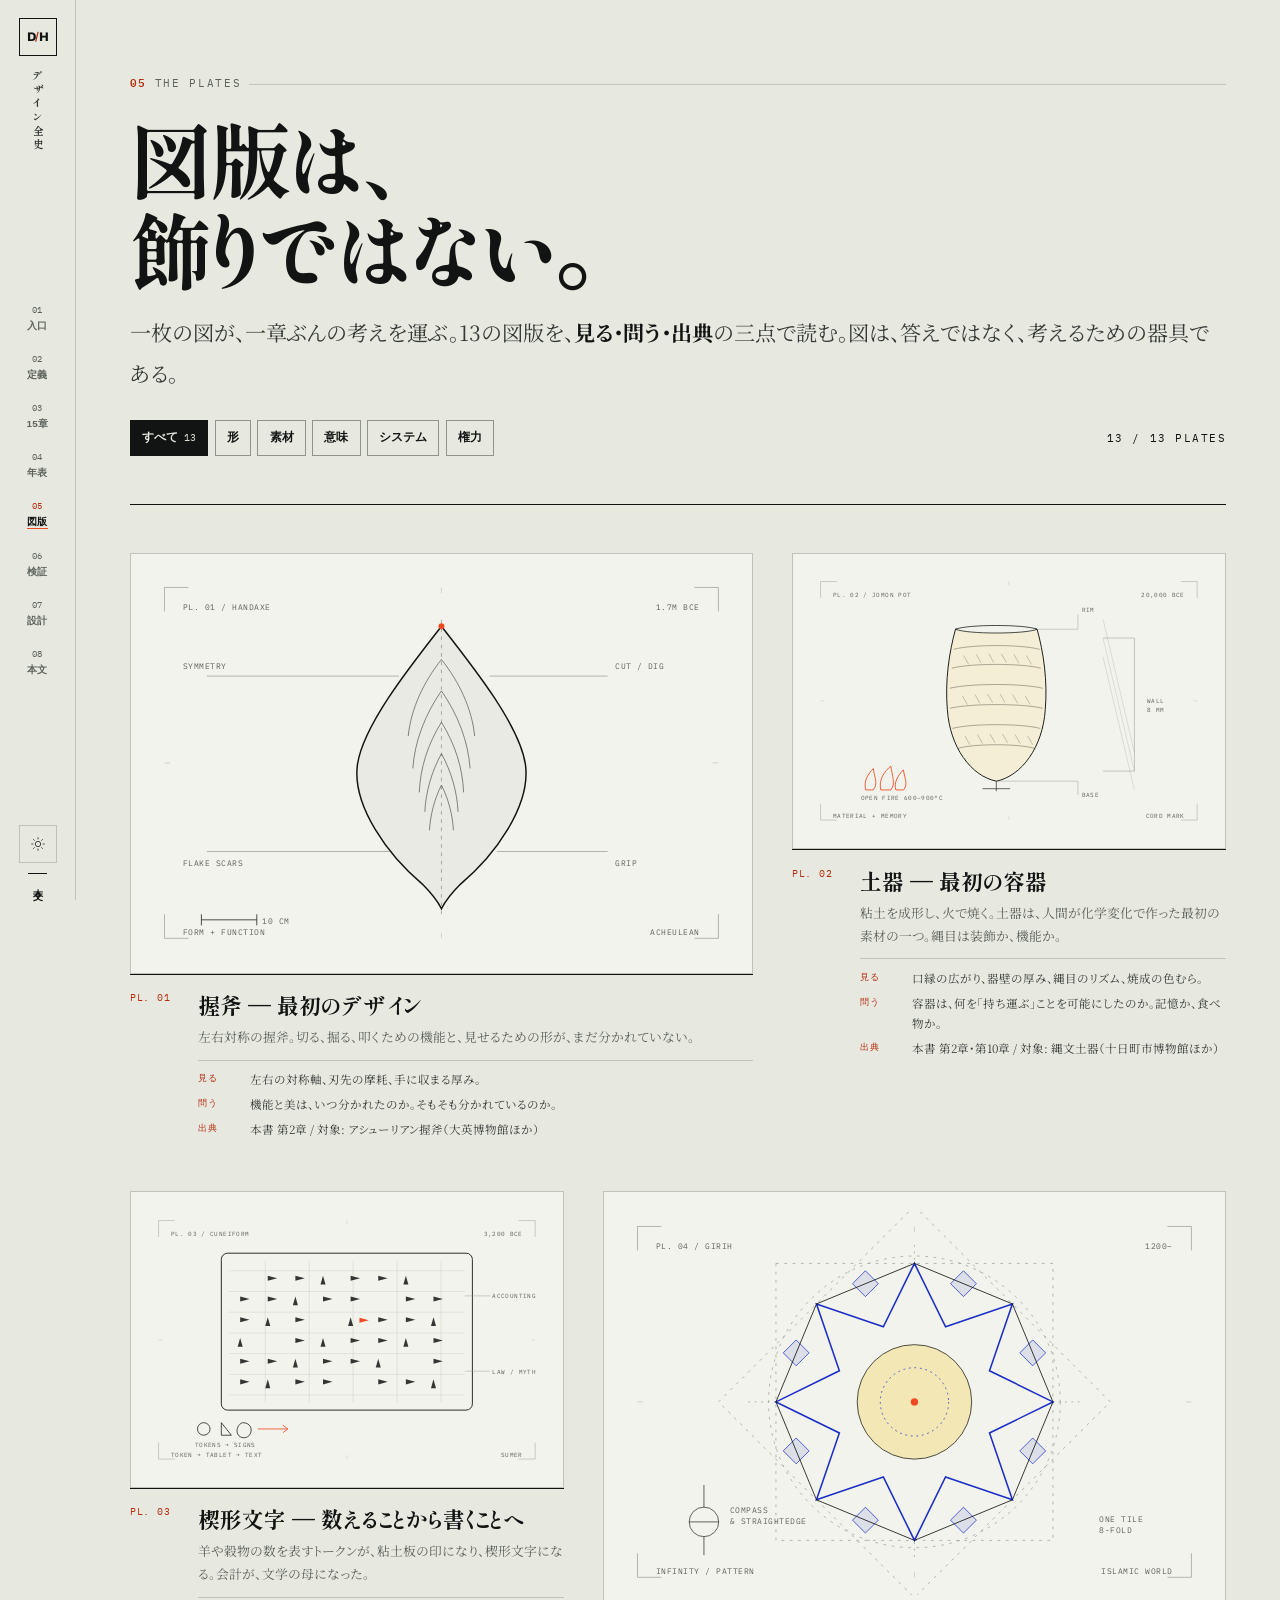
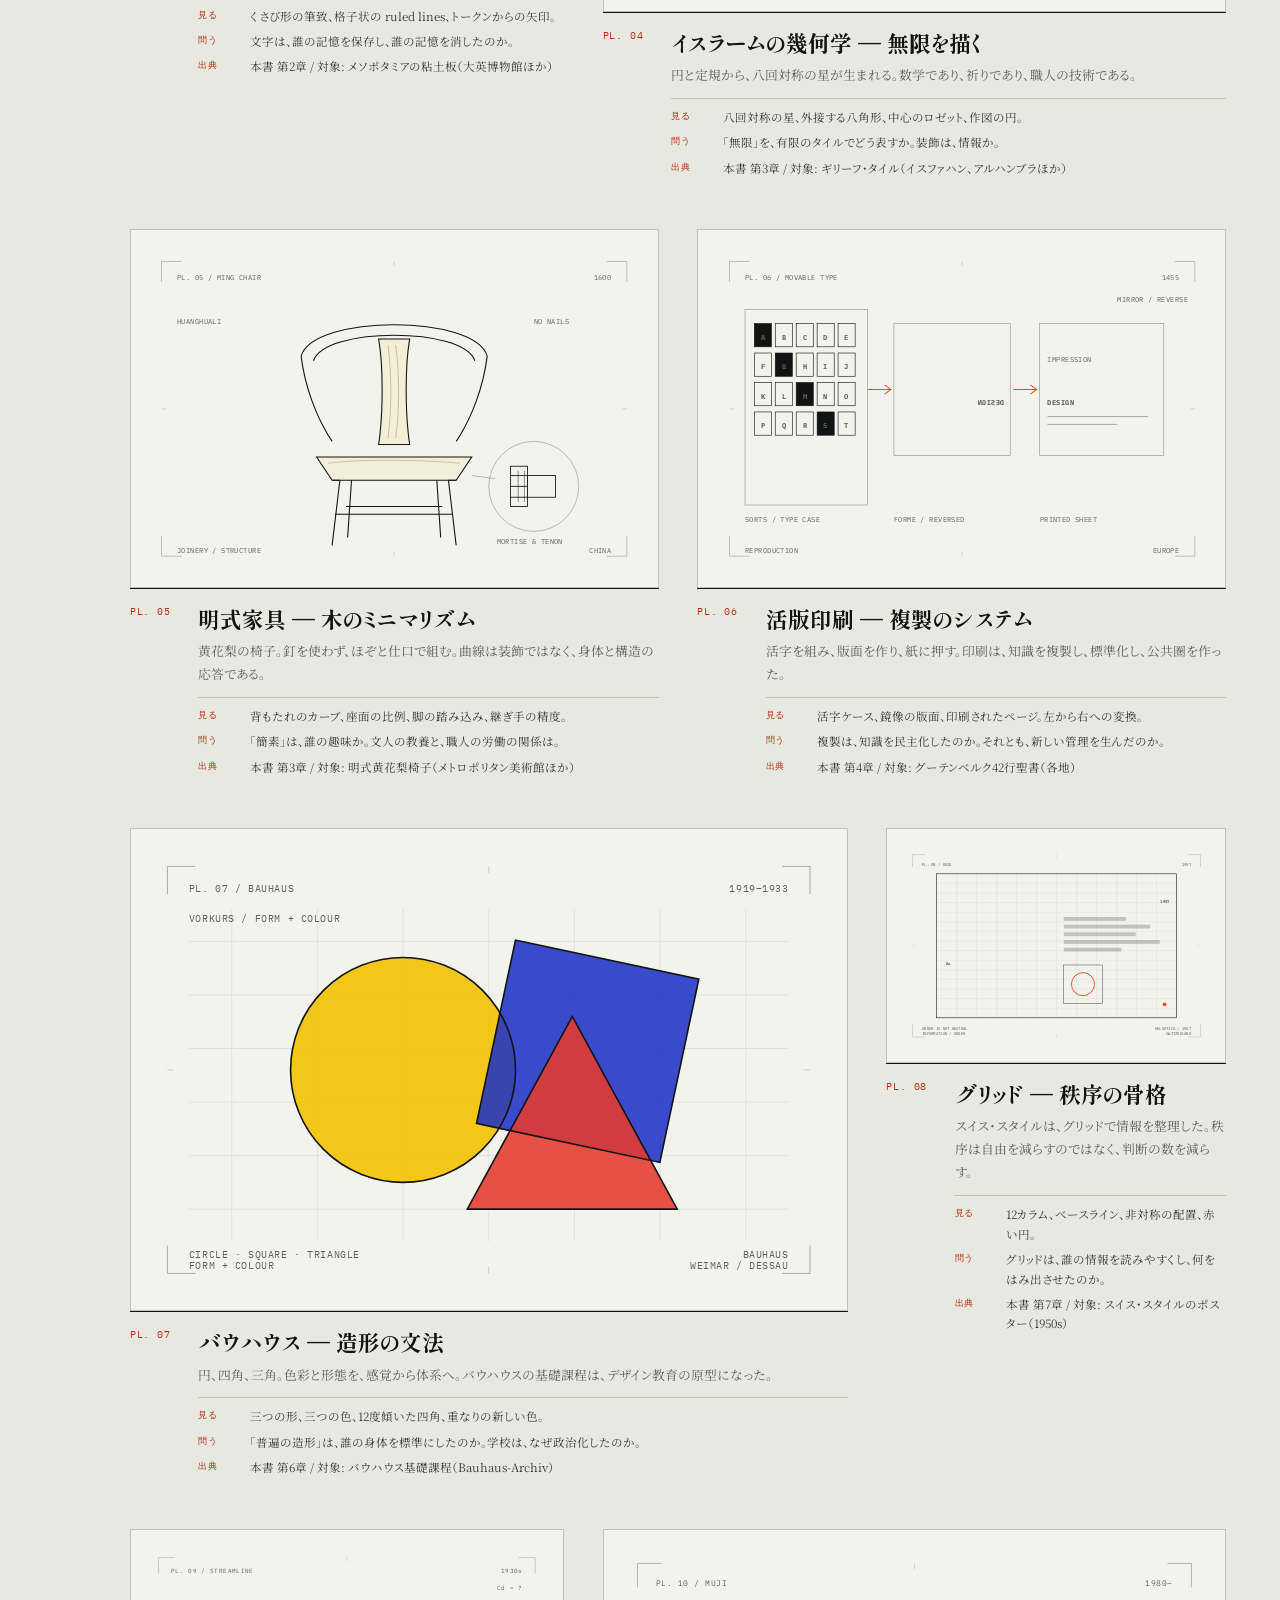
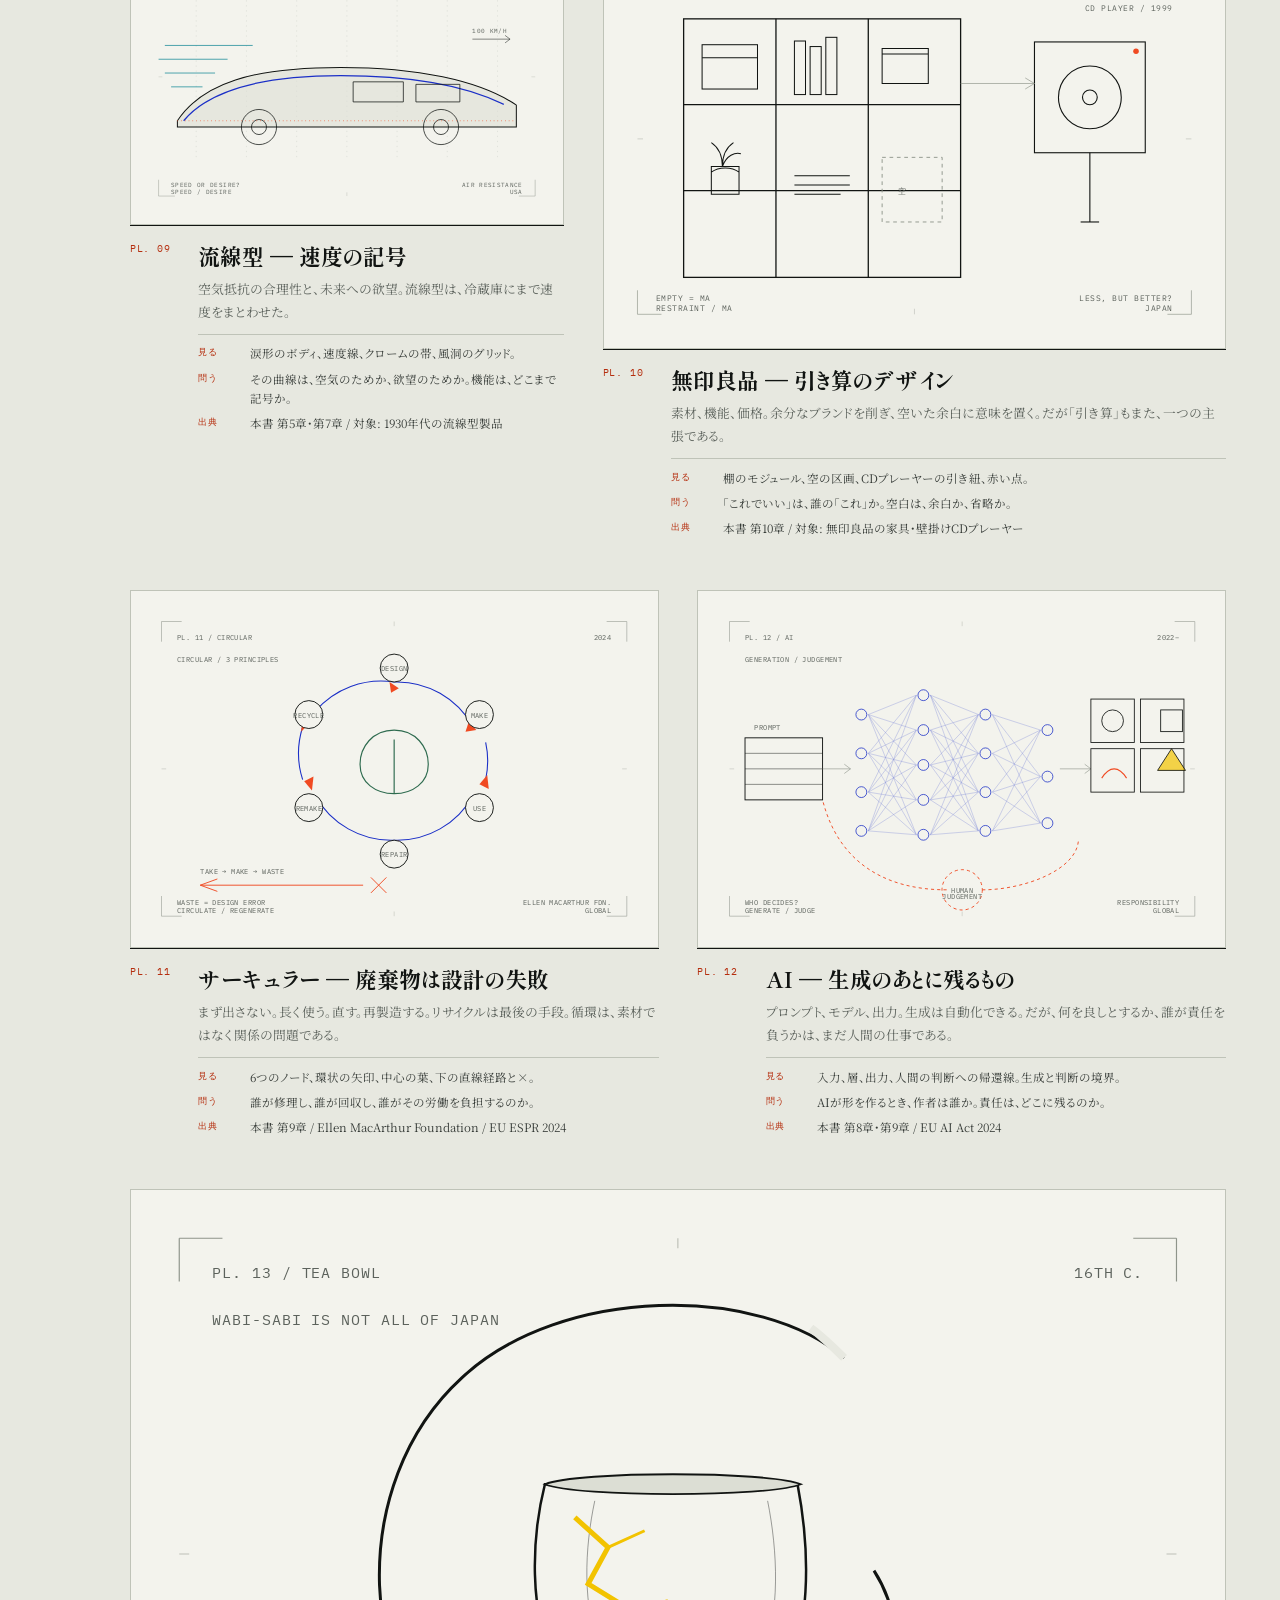
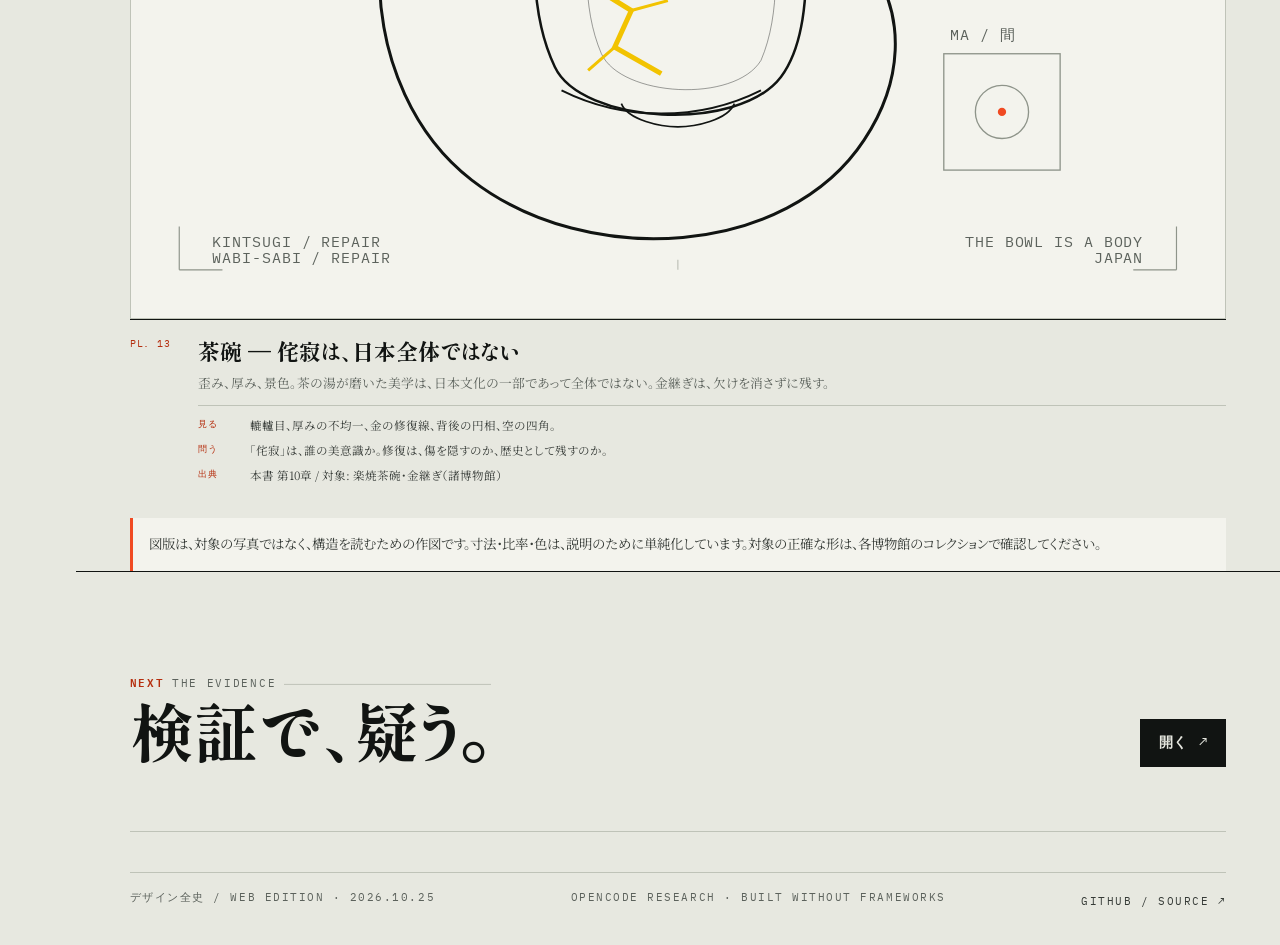
==== commit 7da42148: "Add GitHub source link and make QA scripts path-independent" ====
--- a/atlas.html
+++ b/atlas.html
@@ -980,6 +980,7 @@
     <div class="colophon mono">
       <span>デザイン全史 / WEB EDITION · 2026.10.25</span>
       <span>OPENCODE RESEARCH · BUILT WITHOUT FRAMEWORKS</span>
+      <span><a href="https://github.com/ELRdn/design-REA" rel="noopener">GITHUB / SOURCE ↗</a></span>
     </div>
   </div>
 </footer>
--- a/assets/style.css
+++ b/assets/style.css
@@ -1804,6 +1804,18 @@
   color: var(--ink-3);
 }
 
+.colophon a {
+  display: inline-flex;
+  align-items: center;
+  min-height: 24px;
+  color: var(--ink-2);
+  text-decoration: none;
+}
+
+.colophon a:hover {
+  color: var(--ultra);
+}
+
 /* ---------- 19. Plates ---------- */
 .plate {
   width: 100%;
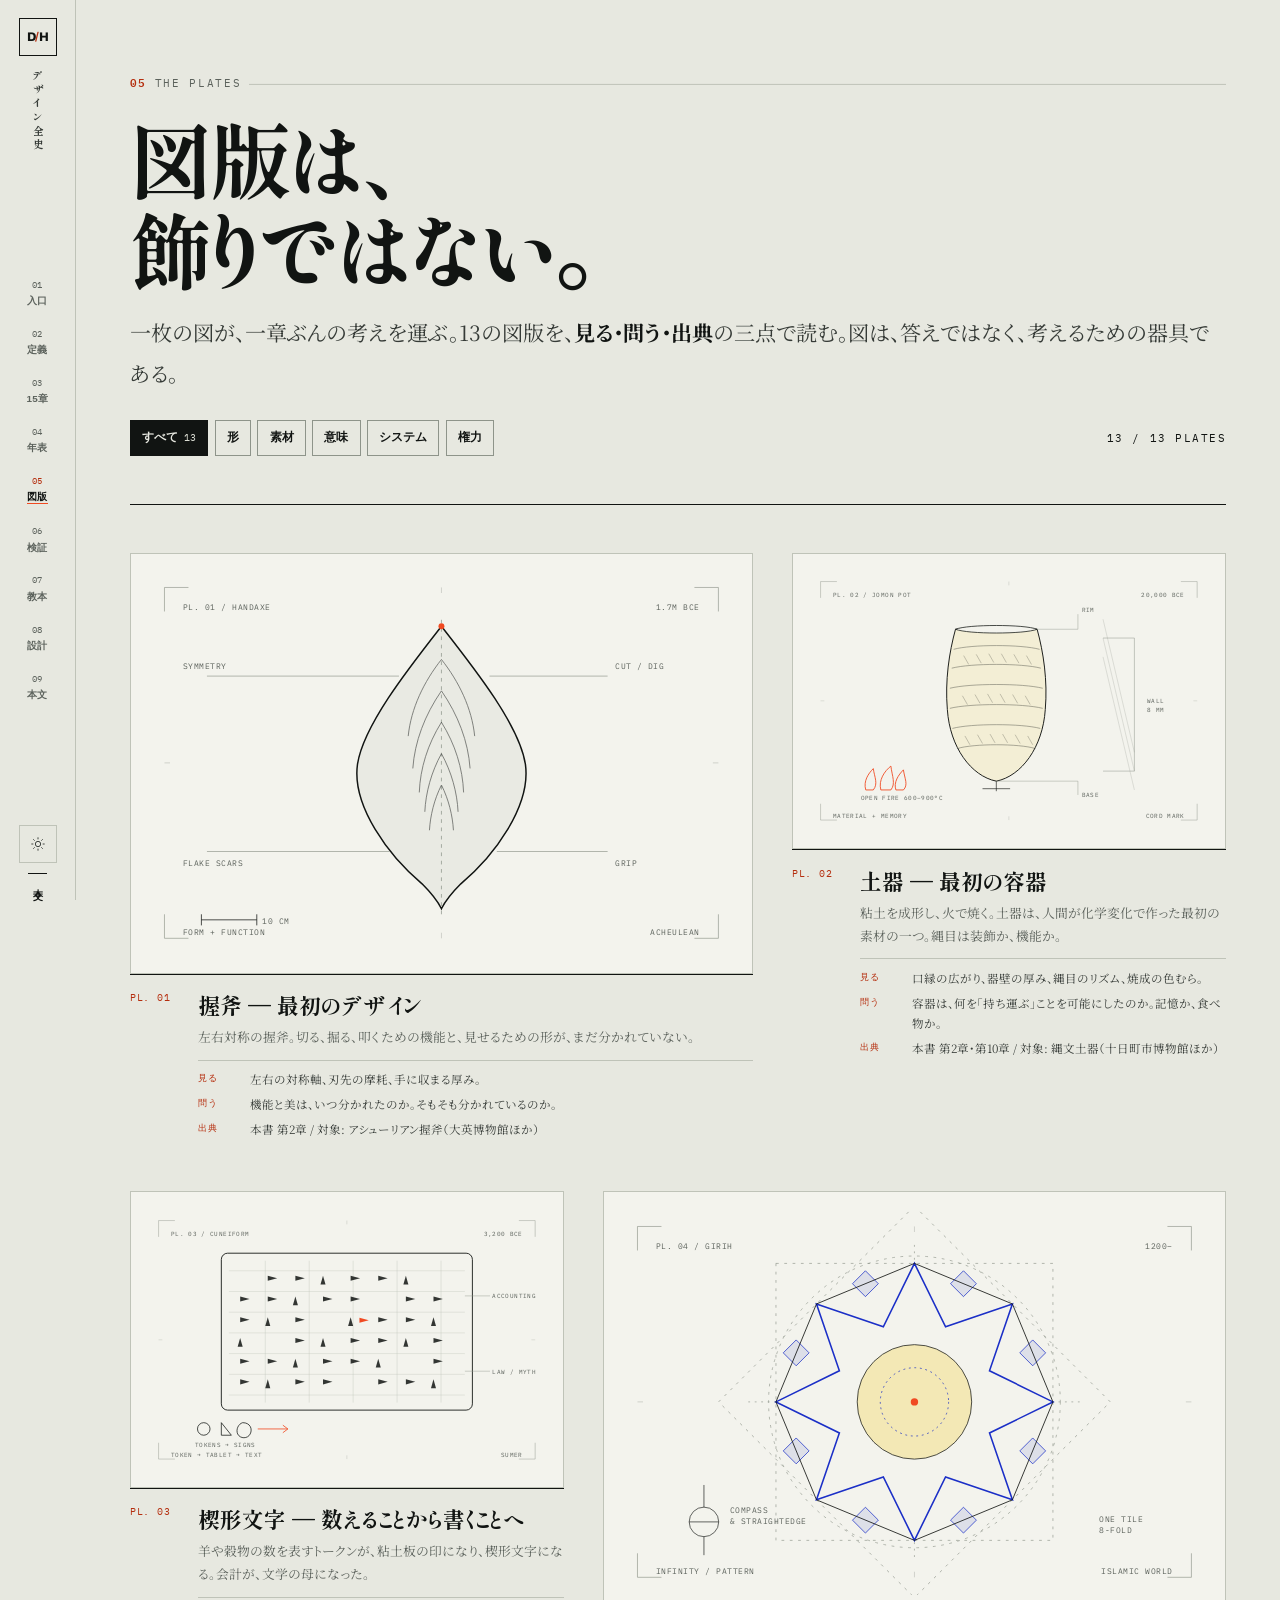
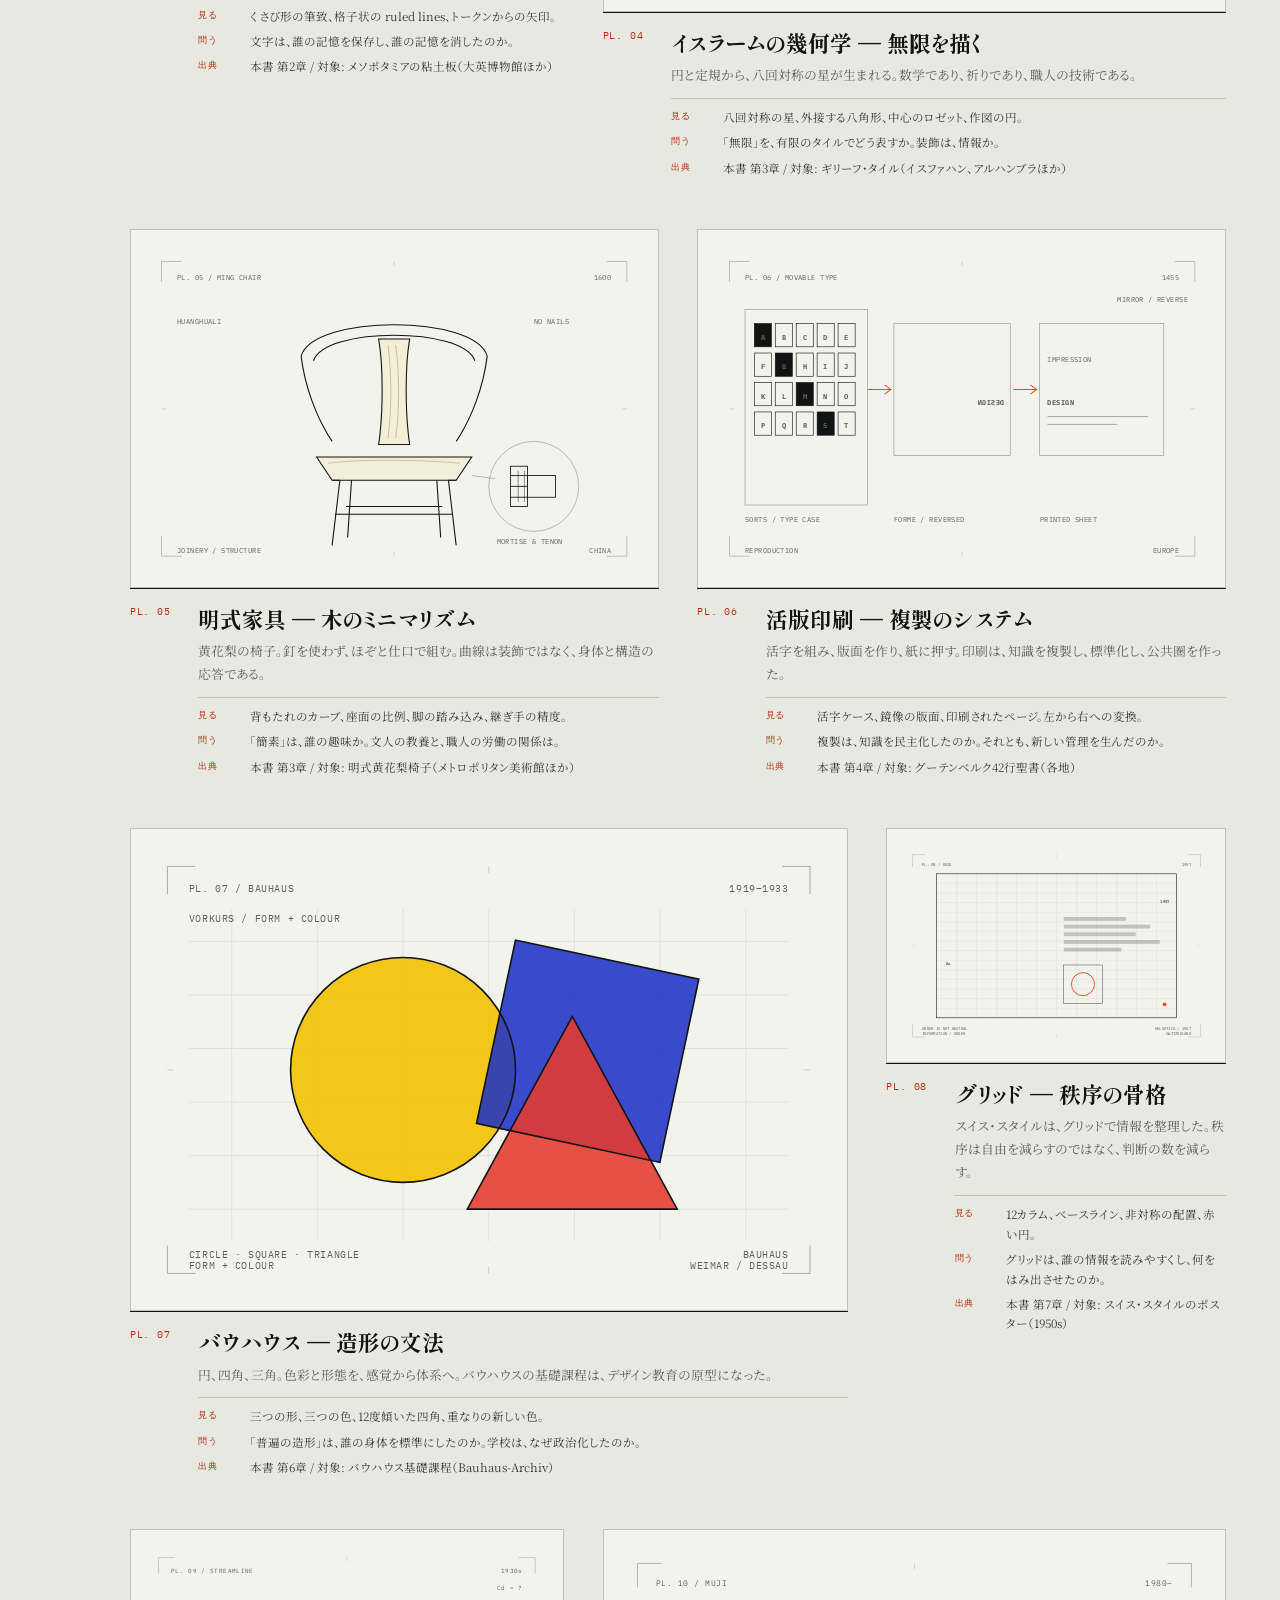
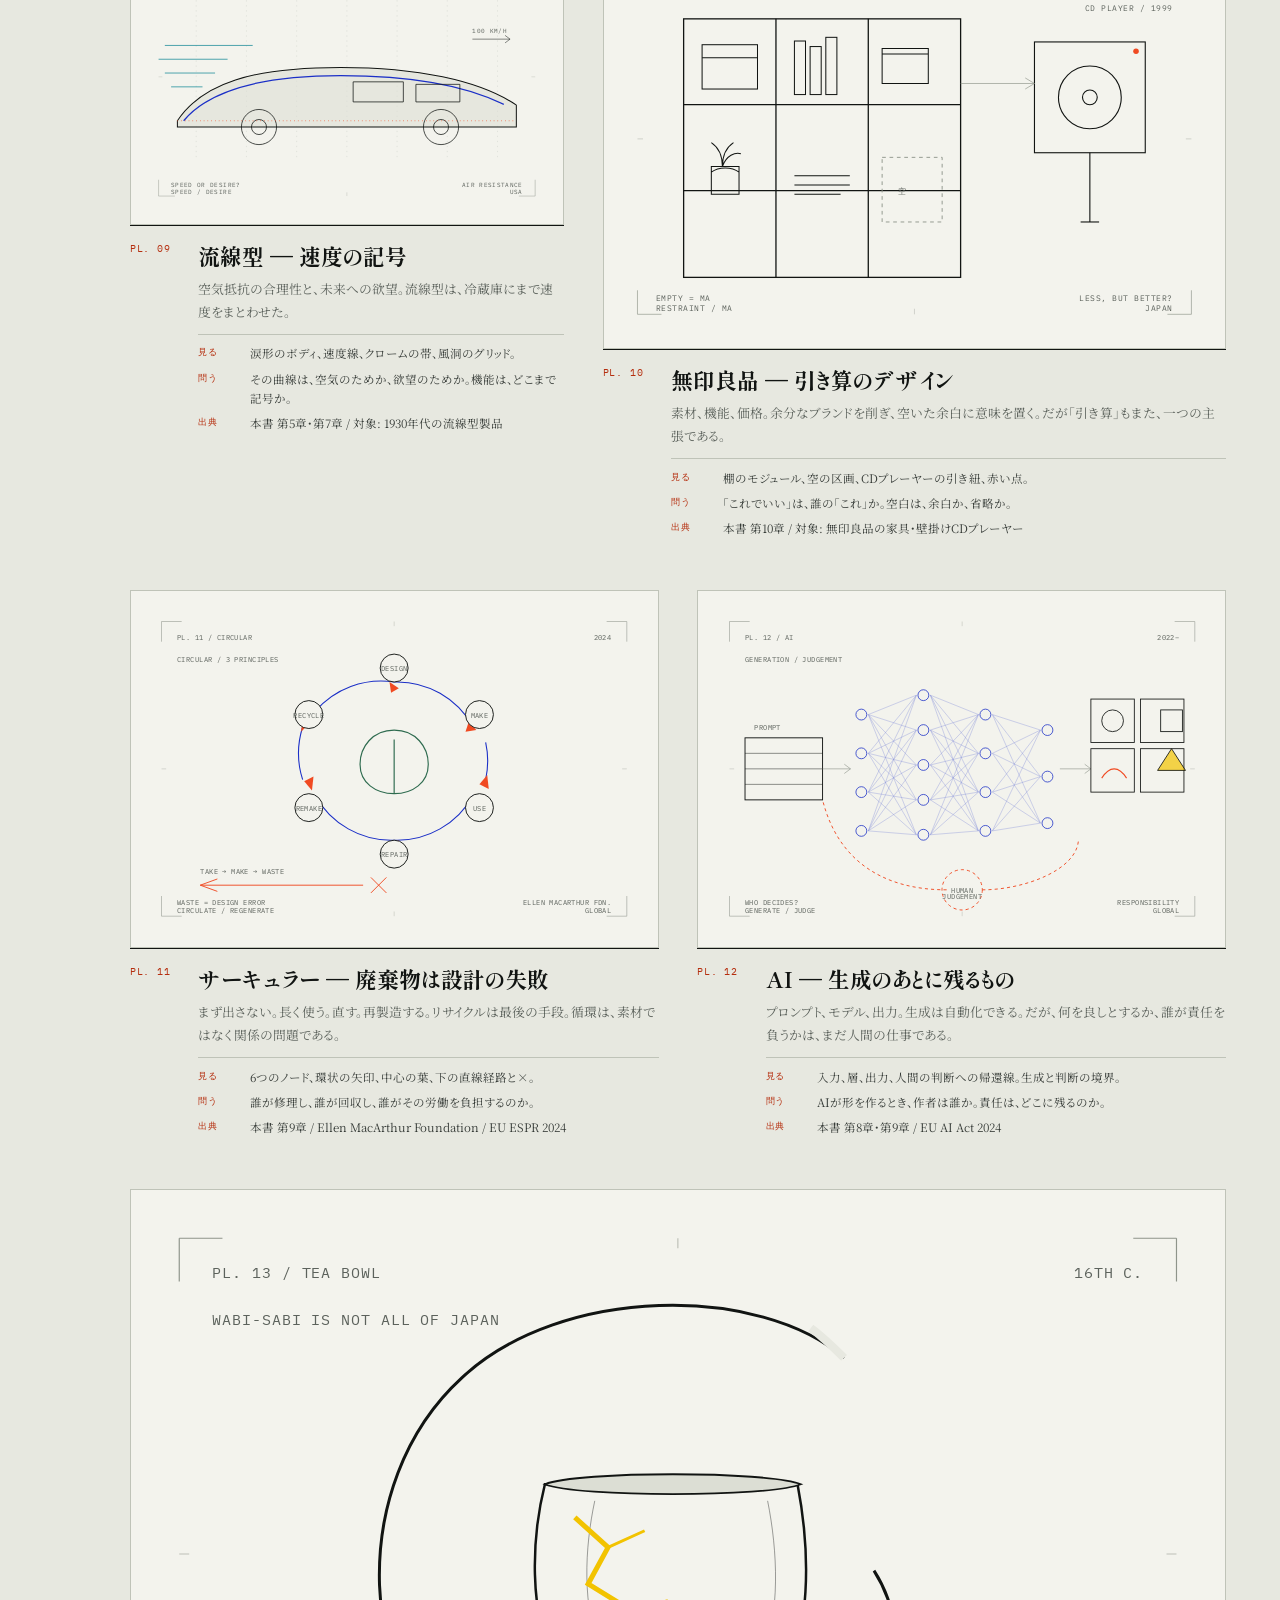
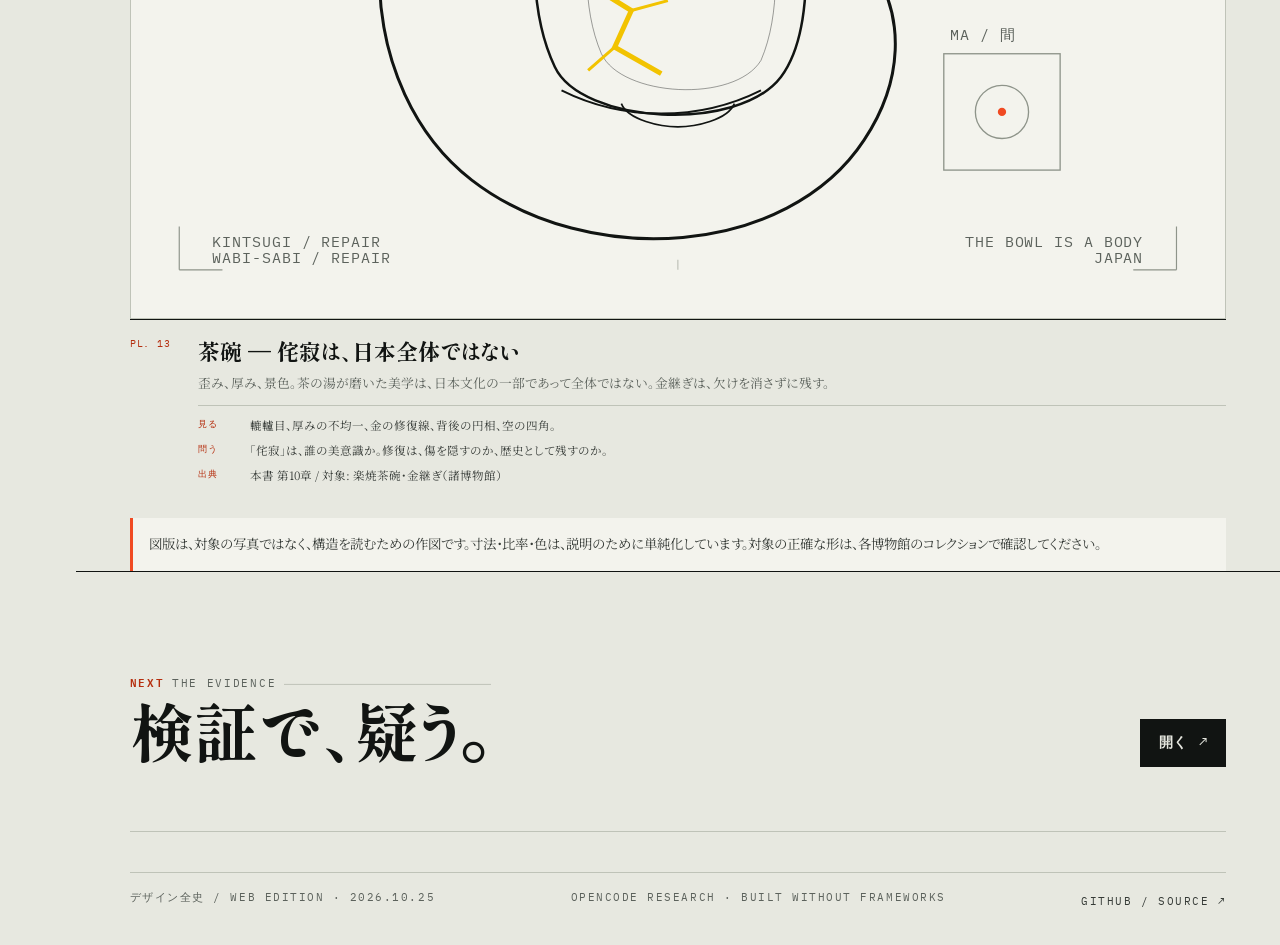
==== commit cc495021: "Add design manuals room: 7 books, field notes, REA research log" ====
--- a/atlas.html
+++ b/atlas.html
@@ -37,9 +37,9 @@
     <span class="rail__name">デザイン全史</span>
   </a>
   <nav class="rail__nav" id="site-nav" aria-label="主要">
-    <a class="rail__link" href="index.html#orientation"><span class="rail__num">01</span><span class="rail__label">入口</span></a><a class="rail__link" href="index.html#definition"><span class="rail__num">02</span><span class="rail__label">定義</span></a><a class="rail__link" href="index.html#rooms"><span class="rail__num">03</span><span class="rail__label">15章</span></a><a class="rail__link" href="timeline.html"><span class="rail__num">04</span><span class="rail__label">年表</span></a><a class="rail__link" href="atlas.html" aria-current="page"><span class="rail__num">05</span><span class="rail__label">図版</span></a><a class="rail__link" href="method.html"><span class="rail__num">06</span><span class="rail__label">検証</span></a><a class="rail__link" href="design-notes.html"><span class="rail__num">07</span><span class="rail__label">設計</span></a>
+    <a class="rail__link" href="index.html#orientation"><span class="rail__num">01</span><span class="rail__label">入口</span></a><a class="rail__link" href="index.html#definition"><span class="rail__num">02</span><span class="rail__label">定義</span></a><a class="rail__link" href="index.html#rooms"><span class="rail__num">03</span><span class="rail__label">15章</span></a><a class="rail__link" href="timeline.html"><span class="rail__num">04</span><span class="rail__label">年表</span></a><a class="rail__link" href="atlas.html" aria-current="page"><span class="rail__num">05</span><span class="rail__label">図版</span></a><a class="rail__link" href="method.html"><span class="rail__num">06</span><span class="rail__label">検証</span></a><a class="rail__link" href="textbooks.html"><span class="rail__num">07</span><span class="rail__label">教本</span></a><a class="rail__link" href="design-notes.html"><span class="rail__num">08</span><span class="rail__label">設計</span></a>
     <a class="rail__link rail__link--read" href="read.html">
-      <span class="rail__num">08</span><span class="rail__label">本文</span>
+      <span class="rail__num">09</span><span class="rail__label">本文</span>
     </a>
   </nav>
   <div class="rail__bottom">
@@ -69,6 +69,7 @@
     <a href="timeline.html">年表</a>
     <a href="atlas.html">図版</a>
     <a href="method.html">検証</a>
+    <a href="textbooks.html">教本</a>
     <a href="design-notes.html">設計</a>
     <a href="read.html">本文</a>
   </nav>
--- a/assets/style.css
+++ b/assets/style.css
@@ -34,6 +34,16 @@
   --bauhaus-red: #e63b2e;
   --bauhaus-blue: #1b2fc7;
   --bauhaus-yellow: #f2c300;
+
+  /* Fixed book-cover palette: books keep their colour in both rooms. */
+  --cover-paper: #f3f3ed;
+  --cover-ink: #111412;
+  --cover-ultra: #1b2fc7;
+  --cover-signal: #f04a22;
+  --cover-yellow: #f2c300;
+  --cover-cyan: #005f6b;
+  --cover-green: #2e6b4f;
+  --cover-paper-3: #dcded4;
 
   --font-mincho: "Shippori Mincho B1", "Yu Mincho", "YuMincho", "Hiragino Mincho ProN", serif;
   --font-serif: "Noto Serif JP", "Yu Mincho", "YuMincho", "Hiragino Mincho ProN", serif;
@@ -4110,6 +4120,657 @@
   }
 }
 
+/* ---------- 19g. Manuals / textbooks ---------- */
+.manuals-head {
+  padding: clamp(32px, 6vw, 72px) 0 clamp(24px, 4vw, 48px);
+  border-bottom: 1px solid var(--ink);
+}
+
+.manuals-head .eyebrow {
+  margin-bottom: 1.2rem;
+}
+
+.manuals-title {
+  font-family: var(--font-mincho);
+  font-size: clamp(2.8rem, 6.2vw, 6rem);
+  font-weight: 800;
+  line-height: 1.08;
+  letter-spacing: -0.025em;
+}
+
+.manuals-lede {
+  max-width: 56em;
+  margin-top: 1.2rem;
+  color: var(--ink-2);
+  font-size: var(--step-1);
+  line-height: 1.95;
+}
+
+.manuals-meta {
+  display: flex;
+  flex-wrap: wrap;
+  gap: 0.6rem 1.2rem;
+  margin-top: 1.4rem;
+  color: var(--ink-3);
+}
+
+.manuals-meta span {
+  display: inline-flex;
+  align-items: center;
+  gap: 0.5em;
+}
+
+.manuals-meta span::before {
+  content: "";
+  width: 4px;
+  height: 4px;
+  background: var(--rule-strong);
+}
+
+/* Shelf */
+.shelf {
+  margin-top: clamp(24px, 4vw, 44px);
+}
+
+.shelf__row {
+  display: flex;
+  align-items: flex-end;
+  gap: 9px;
+  padding: 0 2px 0;
+  overflow-x: auto;
+  border-bottom: 6px solid var(--ink);
+  scrollbar-width: thin;
+}
+
+.spine {
+  flex: 0 0 66px;
+  display: flex;
+  flex-direction: column;
+  align-items: center;
+  justify-content: space-between;
+  gap: 0.8rem;
+  height: var(--spine-h, 250px);
+  padding: 12px 8px 10px;
+  border: 1px solid var(--ink);
+  background: var(--spine-bg, var(--ink));
+  color: var(--spine-fg, var(--paper));
+  text-decoration: none;
+  transition: transform var(--fast) var(--ease), box-shadow var(--fast) var(--ease);
+}
+
+.spine:hover {
+  transform: translateY(-6px);
+  box-shadow: 6px 6px 0 var(--rule);
+}
+
+.spine__no {
+  font-family: var(--font-mono);
+  font-size: 0.52rem;
+  letter-spacing: 0.08em;
+}
+
+.spine__title {
+  writing-mode: vertical-rl;
+  font-family: var(--font-mincho);
+  font-size: 0.86rem;
+  font-weight: 700;
+  line-height: 1.35;
+  letter-spacing: 0.02em;
+  text-align: center;
+}
+
+.spine__author {
+  writing-mode: vertical-rl;
+  font-family: var(--font-mono);
+  font-size: 0.47rem;
+  letter-spacing: 0.05em;
+}
+
+.spine__year {
+  font-family: var(--font-mono);
+  font-size: 0.48rem;
+  letter-spacing: 0.05em;
+}
+
+.shelf__caption {
+  display: flex;
+  flex-wrap: wrap;
+  justify-content: space-between;
+  gap: 0.6rem;
+  padding-top: 0.55rem;
+  color: var(--ink-3);
+}
+
+/* Sections */
+.manuals-section {
+  margin-top: clamp(48px, 7vw, 88px);
+}
+
+.manuals-section__head {
+  display: flex;
+  flex-wrap: wrap;
+  align-items: baseline;
+  justify-content: space-between;
+  gap: 1rem;
+  padding-bottom: 0.8rem;
+  border-bottom: 1px solid var(--ink);
+}
+
+.manuals-section__title {
+  font-family: var(--font-mincho);
+  font-size: clamp(1.6rem, 2.8vw, 2.3rem);
+  font-weight: 700;
+  line-height: 1.35;
+}
+
+.manuals-section__note {
+  color: var(--ink-3);
+  font-size: 0.72rem;
+  line-height: 1.7;
+}
+
+.tag {
+  display: inline-flex;
+  align-items: center;
+  border: 1px solid var(--rule-strong);
+  padding: 0.1em 0.45em;
+  font-family: var(--font-mono);
+  font-size: 0.55rem;
+  letter-spacing: 0.05em;
+  color: var(--ink-3);
+  white-space: nowrap;
+}
+
+/* Matrix */
+.manuals-table-wrap {
+  margin-top: 1.2rem;
+  overflow-x: auto;
+  border: 1px solid var(--rule);
+}
+
+.manuals-table {
+  width: 100%;
+  min-width: 900px;
+  font-size: 0.76rem;
+  line-height: 1.65;
+}
+
+.manuals-table th,
+.manuals-table td {
+  padding: 0.55rem 0.65rem;
+  border-bottom: 1px solid var(--rule);
+  border-right: 1px solid var(--rule);
+  text-align: left;
+  vertical-align: top;
+}
+
+.manuals-table th {
+  background: var(--paper-3);
+  font-family: var(--font-sans);
+  font-size: 0.68rem;
+  font-weight: 700;
+  white-space: nowrap;
+}
+
+.manuals-table td:first-child {
+  font-family: var(--font-sans);
+  font-weight: 700;
+  line-height: 1.5;
+}
+
+.manuals-table tr:hover td {
+  background: var(--paper-2);
+}
+
+.manuals-table td:last-child,
+.manuals-table th:last-child {
+  border-right: 0;
+}
+
+/* Reading paths */
+.paths {
+  display: grid;
+  grid-template-columns: repeat(3, minmax(0, 1fr));
+  gap: 1px;
+  margin-top: 1.2rem;
+  background: var(--rule);
+  border: 1px solid var(--rule);
+}
+
+.path {
+  padding: clamp(16px, 2.5vw, 24px);
+  background: var(--paper-2);
+}
+
+.path__num {
+  font-family: var(--font-latin);
+  font-size: clamp(2rem, 3.4vw, 2.8rem);
+  font-weight: 800;
+  line-height: 1;
+  letter-spacing: -0.04em;
+  color: var(--ultra);
+}
+
+.path__title {
+  margin-top: 0.5rem;
+  font-family: var(--font-mincho);
+  font-size: 1.15rem;
+  font-weight: 700;
+  line-height: 1.45;
+}
+
+.path__books {
+  display: flex;
+  flex-direction: column;
+  gap: 0;
+  margin-top: 0.6rem;
+  border-top: 1px solid var(--rule);
+}
+
+.path__books a {
+  padding: 0.35rem 0;
+  border-bottom: 1px solid var(--rule);
+  font-family: var(--font-sans);
+  font-size: 0.78rem;
+  line-height: 1.5;
+  color: var(--ink);
+  text-decoration: none;
+}
+
+.path__books a:hover {
+  color: var(--ultra);
+}
+
+.path__why {
+  margin-top: 0.6rem;
+  color: var(--ink-3);
+  font-size: 0.75rem;
+  line-height: 1.75;
+}
+
+/* Book cards */
+.book-grid {
+  display: grid;
+  grid-template-columns: 1fr 1fr;
+  gap: clamp(28px, 4vw, 56px) clamp(20px, 3vw, 40px);
+  margin-top: 1.2rem;
+}
+
+.book-card {
+  min-width: 0;
+  border-top: 1px solid var(--ink);
+  scroll-margin-top: 20px;
+}
+
+.book-card__cover {
+  display: flex;
+  flex-direction: column;
+  justify-content: space-between;
+  min-height: 220px;
+  padding: clamp(16px, 2.5vw, 24px);
+  background: var(--cover-bg, var(--ink));
+  color: var(--cover-fg, var(--paper));
+}
+
+.book-card__label {
+  display: flex;
+  justify-content: space-between;
+  gap: 1rem;
+  font-family: var(--font-mono);
+  font-size: 0.55rem;
+  letter-spacing: 0.08em;
+}
+
+.book-card__cover h3 {
+  margin-top: 1.2rem;
+  font-family: var(--font-mincho);
+  font-size: clamp(1.3rem, 2.2vw, 1.8rem);
+  font-weight: 700;
+  line-height: 1.35;
+  letter-spacing: -0.01em;
+}
+
+.book-card__author {
+  margin-top: 0.6rem;
+  font-family: var(--font-sans);
+  font-size: 0.8rem;
+  font-weight: 700;
+  line-height: 1.5;
+}
+
+.book-card__imprint {
+  margin-top: 0.2rem;
+  font-family: var(--font-mono);
+  font-size: 0.54rem;
+  letter-spacing: 0.04em;
+}
+
+.book-card__body {
+  padding-top: 0.9rem;
+}
+
+.book-card__kicker {
+  display: flex;
+  flex-wrap: wrap;
+  gap: 0.4rem;
+  align-items: center;
+  margin-bottom: 0.5rem;
+}
+
+.book-card__meta {
+  color: var(--ink-3);
+  font-size: 0.72rem;
+  line-height: 1.8;
+}
+
+.book-card__thesis {
+  margin-top: 0.5rem;
+  color: var(--ink-2);
+  font-size: 0.86rem;
+  line-height: 1.85;
+}
+
+.book-card__cols {
+  display: grid;
+  grid-template-columns: 1fr 1fr;
+  gap: 1rem;
+  margin-top: 0.8rem;
+  padding-top: 0.7rem;
+  border-top: 1px solid var(--rule);
+}
+
+.book-card__cols h4 {
+  margin: 0 0 0.35rem;
+  font-family: var(--font-mono);
+  font-size: 0.56rem;
+  font-weight: 500;
+  letter-spacing: 0.08em;
+  color: var(--signal-ink);
+}
+
+.book-card__cols ul {
+  margin: 0;
+  padding-left: 1.1em;
+}
+
+.book-card__cols li {
+  list-style: disc;
+  margin-bottom: 0.25em;
+  color: var(--ink-2);
+  font-size: 0.76rem;
+  line-height: 1.7;
+}
+
+.book-card__cols p {
+  color: var(--ink-2);
+  font-size: 0.76rem;
+  line-height: 1.7;
+}
+
+.book-card__link {
+  margin-top: 0.8rem;
+}
+
+.book-card--site {
+  grid-column: 1 / -1;
+  display: grid;
+  grid-template-columns: minmax(0, 0.32fr) minmax(0, 0.68fr);
+  gap: 0;
+  border-bottom: 1px solid var(--ink);
+}
+
+.book-card--site .book-card__cover {
+  min-height: 260px;
+}
+
+.book-card--site .book-card__body {
+  padding: clamp(16px, 2.5vw, 24px);
+}
+
+/* Bridge */
+.bridge {
+  display: grid;
+  grid-template-columns: 1fr 1fr;
+  gap: clamp(20px, 4vw, 56px);
+  margin-top: 1.2rem;
+}
+
+.bridge__col {
+  padding-top: 0.8rem;
+  border-top: 2px solid var(--ink);
+}
+
+.bridge__label {
+  font-family: var(--font-mono);
+  font-size: 0.58rem;
+  letter-spacing: 0.1em;
+  color: var(--signal-ink);
+}
+
+.bridge__title {
+  margin-top: 0.3rem;
+  font-family: var(--font-mincho);
+  font-size: 1.4rem;
+  font-weight: 700;
+  line-height: 1.4;
+}
+
+.bridge__col ul {
+  margin-top: 0.7rem;
+}
+
+.bridge__col li {
+  padding: 0.35rem 0;
+  border-bottom: 1px solid var(--rule);
+  color: var(--ink-2);
+  font-size: 0.82rem;
+  line-height: 1.75;
+}
+
+.bridge__note {
+  grid-column: 1 / -1;
+  margin-top: 0.5rem;
+  padding: 1rem;
+  border-left: 3px solid var(--signal);
+  background: var(--paper-2);
+  color: var(--ink-2);
+  font-family: var(--font-mincho);
+  font-size: 1.05rem;
+  line-height: 1.8;
+}
+
+/* Choose */
+.choose-grid {
+  display: grid;
+  grid-template-columns: 1fr 1fr;
+  gap: 1px;
+  margin-top: 1.2rem;
+  background: var(--rule);
+  border: 1px solid var(--rule);
+}
+
+.choose {
+  padding: clamp(14px, 2vw, 20px);
+  background: var(--paper-2);
+}
+
+.choose__when {
+  font-family: var(--font-mono);
+  font-size: 0.56rem;
+  letter-spacing: 0.08em;
+  color: var(--signal-ink);
+}
+
+.choose__books {
+  margin-top: 0.35rem;
+  font-family: var(--font-mincho);
+  font-size: 1.05rem;
+  font-weight: 700;
+  line-height: 1.6;
+}
+
+.choose__note {
+  margin-top: 0.35rem;
+  color: var(--ink-3);
+  font-size: 0.76rem;
+  line-height: 1.7;
+}
+
+/* Sources */
+.source-grid {
+  display: grid;
+  grid-template-columns: 1fr 1fr;
+  gap: 0 2rem;
+  margin-top: 1rem;
+  border-top: 1px solid var(--ink);
+}
+
+.source {
+  padding: 0.65rem 0;
+  border-bottom: 1px solid var(--rule);
+}
+
+.source__label {
+  display: block;
+  font-family: var(--font-sans);
+  font-size: 0.76rem;
+  font-weight: 700;
+  line-height: 1.5;
+}
+
+.source__url {
+  display: block;
+  margin-top: 0.15rem;
+  color: var(--ink-3);
+  font-family: var(--font-mono);
+  font-size: 0.52rem;
+  line-height: 1.6;
+  overflow-wrap: anywhere;
+}
+
+.source a {
+  color: var(--ultra);
+  text-decoration: none;
+}
+
+.source a:hover {
+  text-decoration: underline;
+}
+
+/* Index teaser */
+.manual-teaser {
+  display: grid;
+  grid-template-columns: repeat(3, minmax(0, 1fr));
+  gap: 1px;
+  margin-top: 1.2rem;
+  background: var(--rule);
+  border: 1px solid var(--rule);
+}
+
+.manual-mini {
+  display: grid;
+  grid-template-columns: 58px minmax(0, 1fr);
+  gap: 0.8rem;
+  padding: 0.9rem;
+  background: var(--paper-2);
+  text-decoration: none;
+  transition: background-color var(--fast) var(--ease);
+}
+
+.manual-mini:hover {
+  background: var(--paper);
+}
+
+.manual-mini__spine {
+  display: flex;
+  align-items: flex-end;
+  justify-content: center;
+  min-height: 100px;
+  padding: 0.4rem;
+  background: var(--mini-bg, var(--ink));
+  color: var(--mini-fg, var(--paper));
+  font-family: var(--font-mono);
+  font-size: 0.48rem;
+  letter-spacing: 0.08em;
+}
+
+.manual-mini__title {
+  display: block;
+  font-family: var(--font-mincho);
+  font-size: 0.98rem;
+  font-weight: 700;
+  line-height: 1.45;
+}
+
+.manual-mini__text {
+  display: block;
+  margin-top: 0.25rem;
+  color: var(--ink-3);
+  font-size: 0.72rem;
+  line-height: 1.7;
+}
+
+@media (max-width: 1000px) {
+  .paths {
+    grid-template-columns: 1fr;
+  }
+
+  .book-grid {
+    grid-template-columns: 1fr;
+  }
+
+  .book-card--site {
+    grid-template-columns: 1fr;
+  }
+
+  .manual-teaser {
+    grid-template-columns: 1fr;
+  }
+}
+
+@media (max-width: 760px) {
+  .manuals-title {
+    font-size: clamp(2.3rem, 10vw, 3.8rem);
+  }
+
+  .shelf__row {
+    gap: 6px;
+  }
+
+  .spine {
+    flex-basis: 56px;
+  }
+
+  .spine__title {
+    font-size: 0.76rem;
+  }
+
+  .spine__author {
+    font-size: 0.42rem;
+  }
+
+  .book-card__cover {
+    min-height: 190px;
+  }
+
+  .book-card__cols {
+    grid-template-columns: 1fr;
+    gap: 0.7rem;
+  }
+
+  .bridge {
+    grid-template-columns: 1fr;
+  }
+
+  .choose-grid {
+    grid-template-columns: 1fr;
+  }
+
+  .source-grid {
+    grid-template-columns: 1fr;
+  }
+}
+
 /* ---------- 20. Reveal / motion ---------- */
 [data-reveal] {
   opacity: 0;
